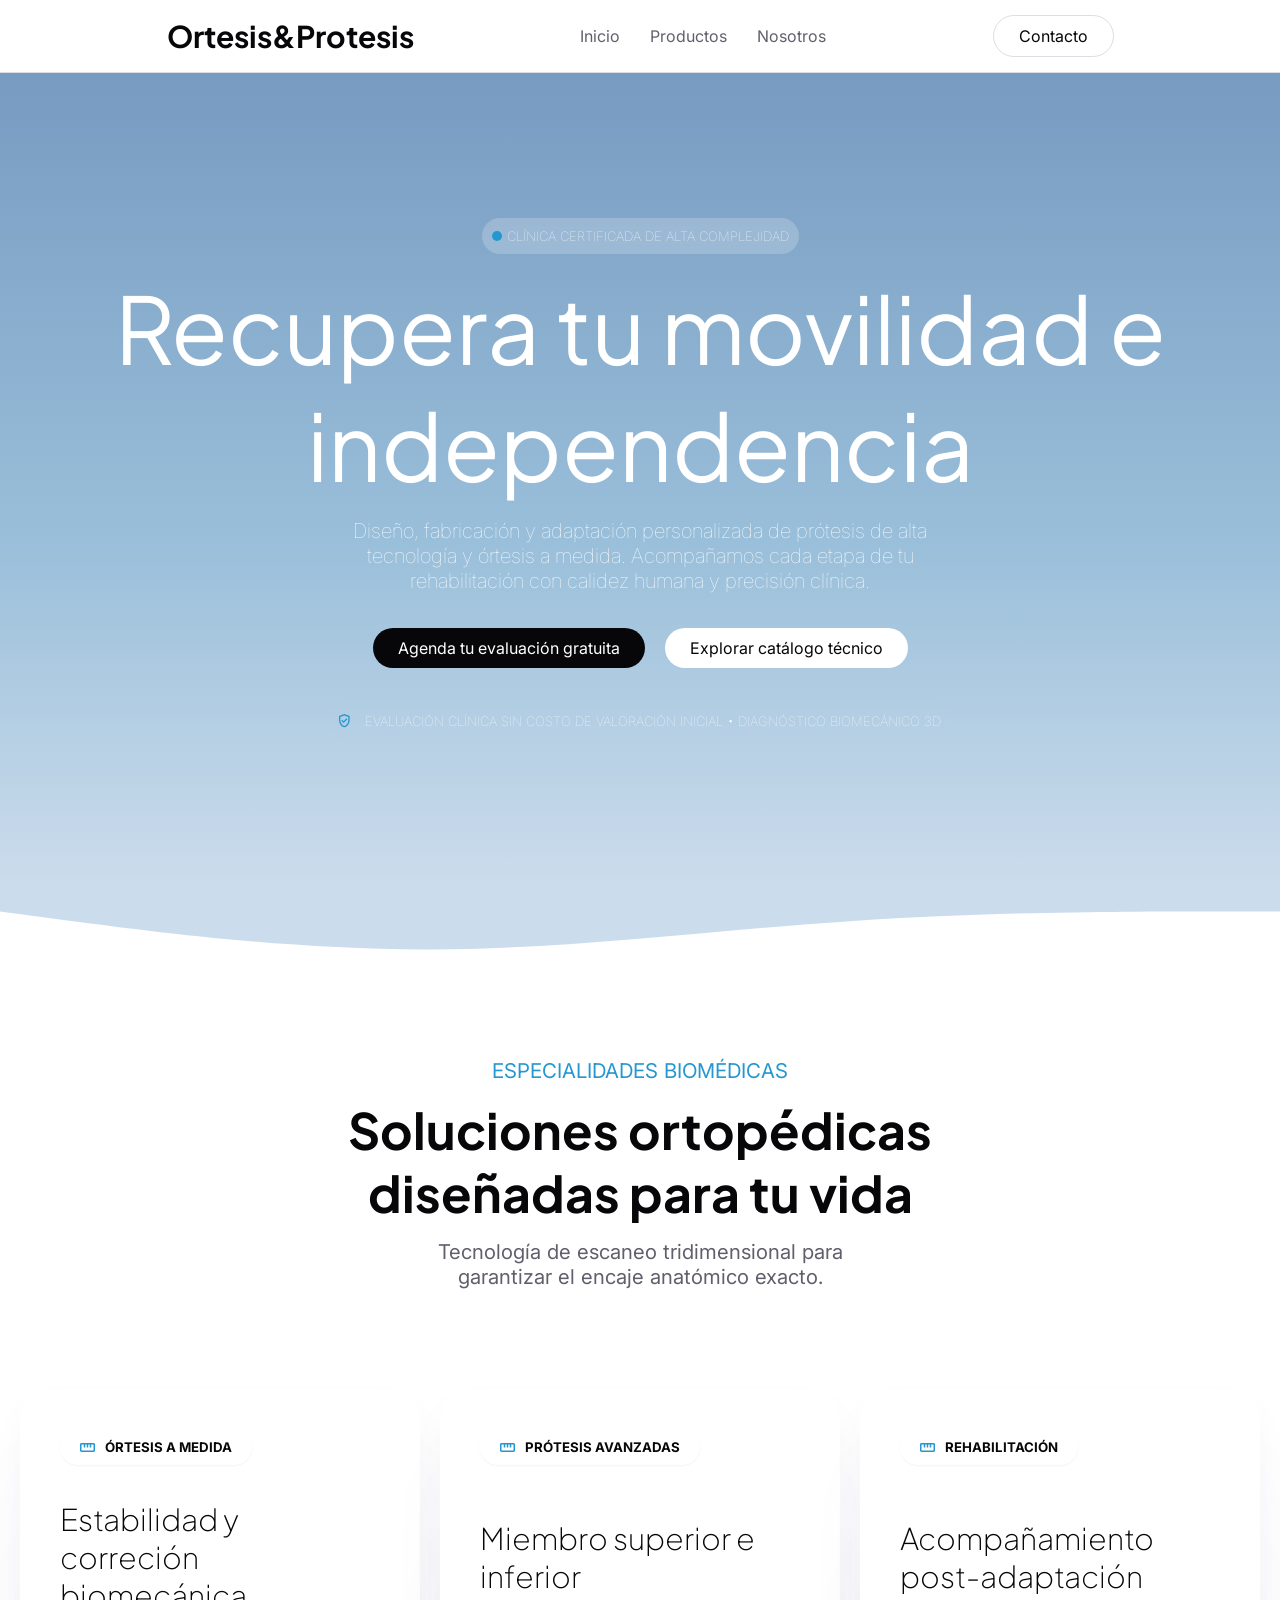
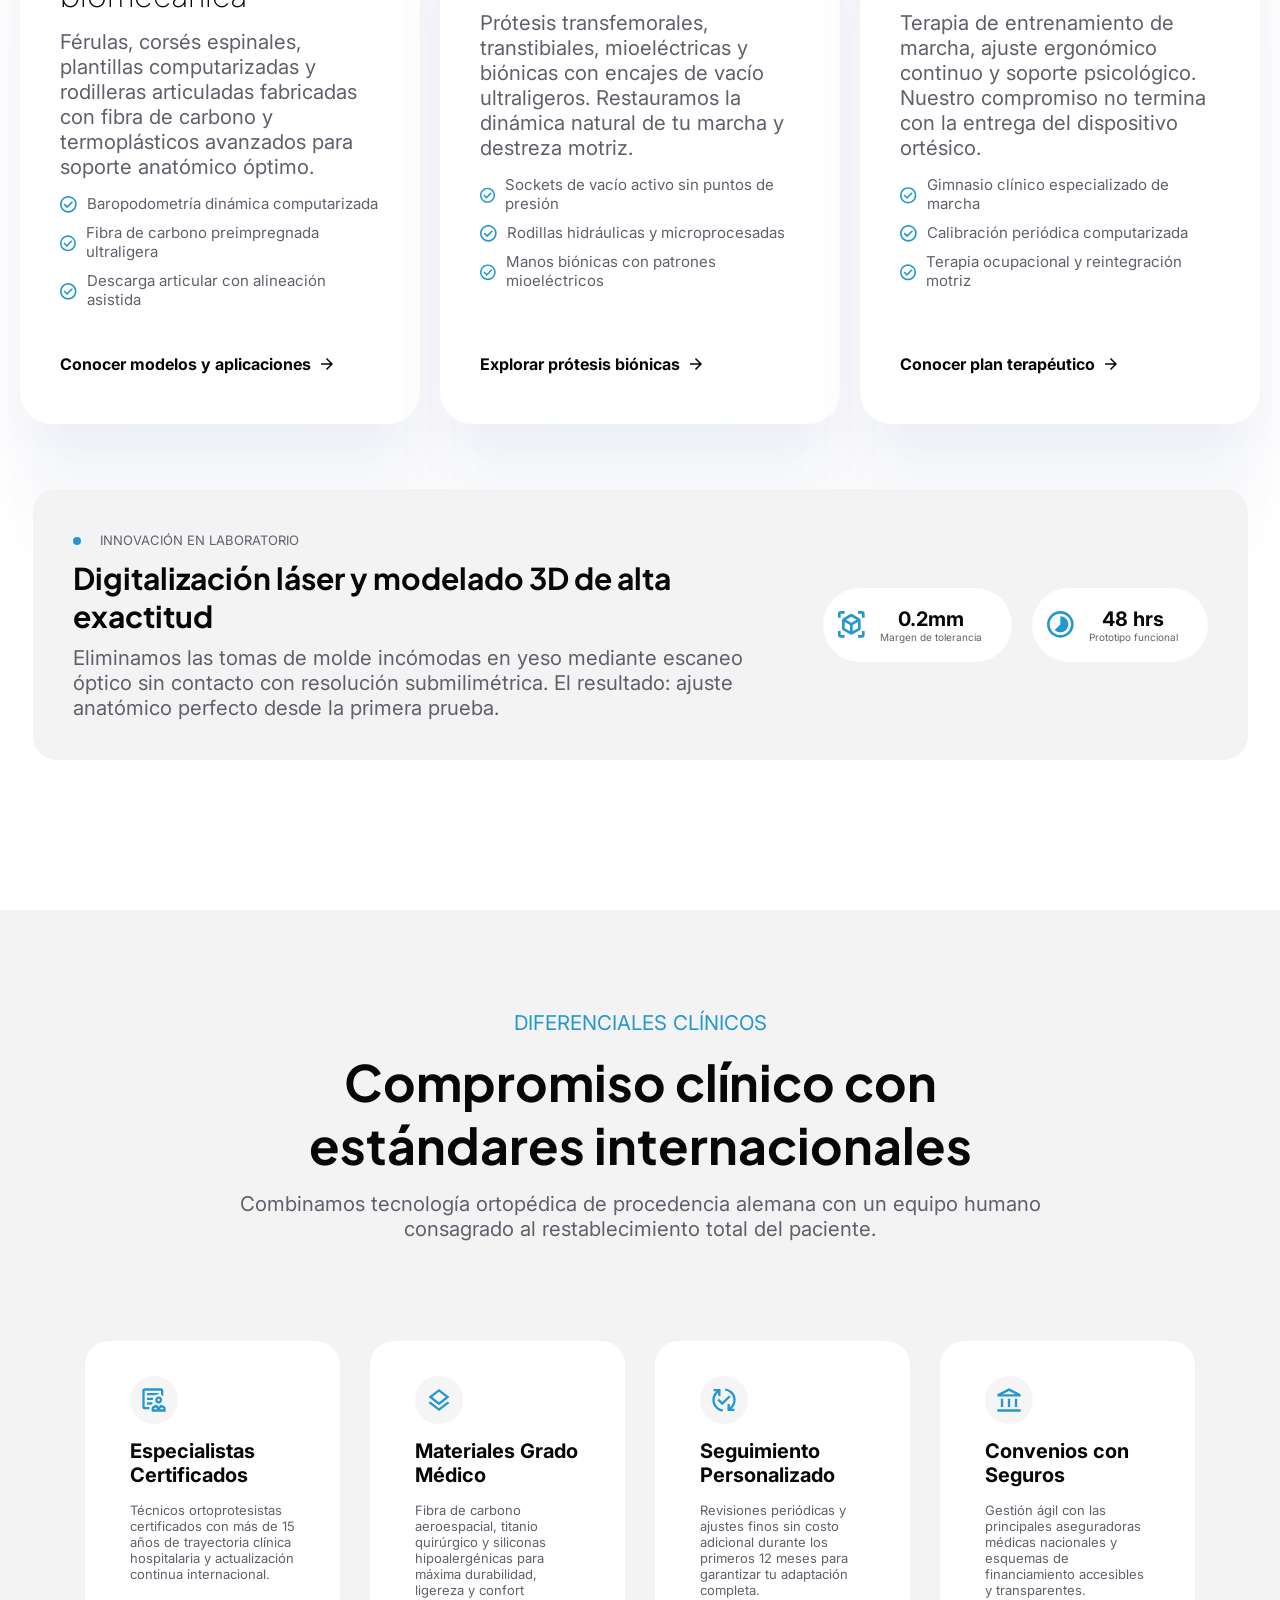
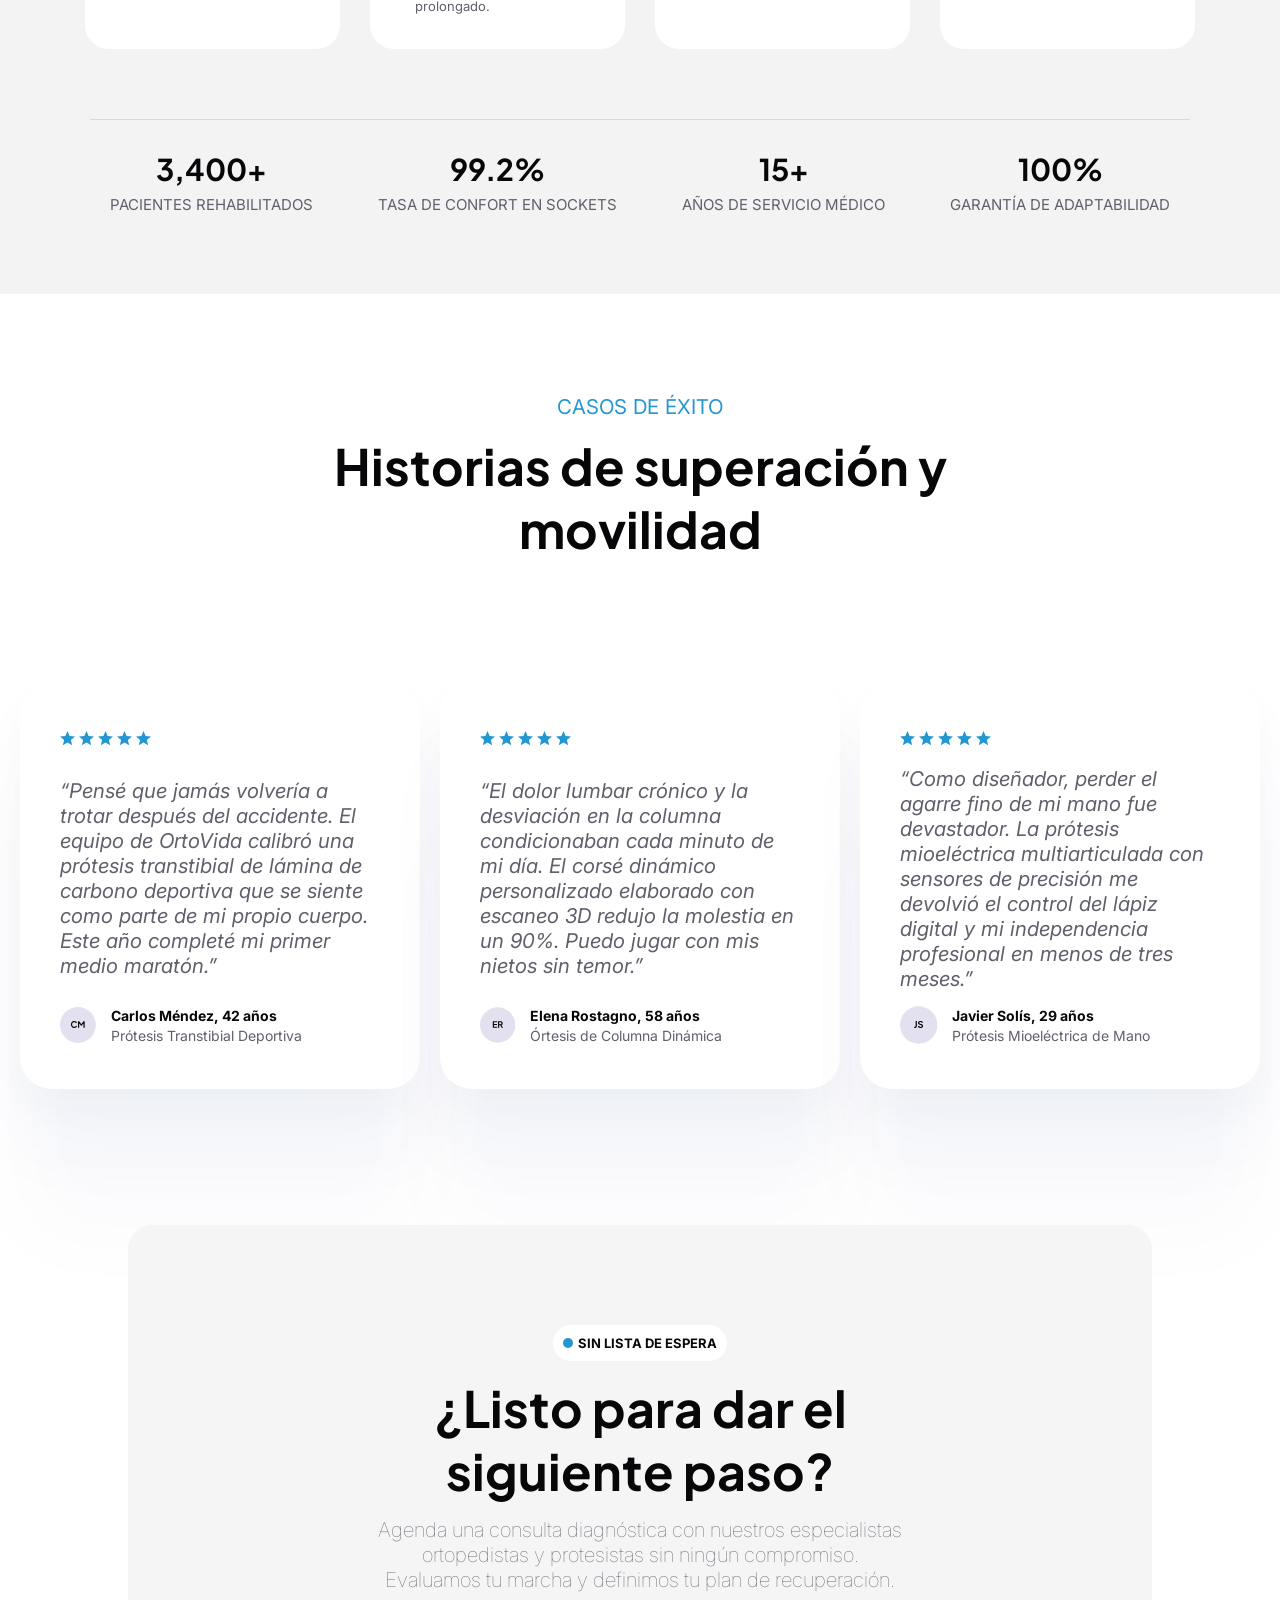
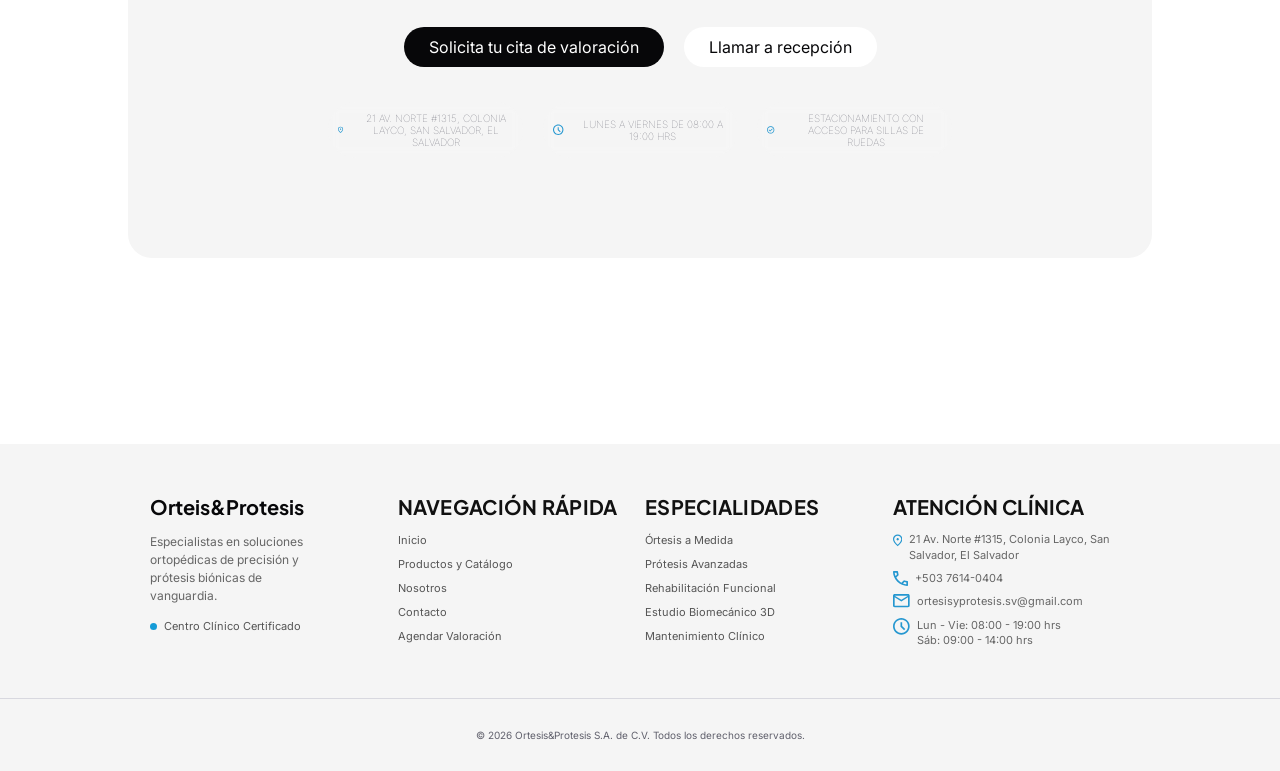
==== index.html @ b4797802 "feat: agrega el footer" ====
<!DOCTYPE html>
<html lang="es">

<head>
    <meta charset="UTF-8">
    <meta name="viewport" content="width=device-width, initial-scale=1.0">
    <title>Ortesis&Protesis</title>
    <link rel="stylesheet" href="css/base.css">
    <link rel="stylesheet" href="css/inicio.css">
    <link
        href="https://fonts.googleapis.com/css2?family=Inter:wght@400;500;600;700&family=Plus+Jakarta+Sans:wght@600;700&display=swap"
        rel="stylesheet">


</head>

<body>
    <header>
        <h3>Ortesis&Protesis</h3>
        <input type="checkbox" id="menu-toggle" class="menu-toggle">
        <label for="menu-toggle" class="hamburger">
            <span></span>
            <span></span>
            <span></span>
        </label>
        <nav>
            <ul>
                <li><a class="nav-link" href="#">Inicio</a></li>
                <li><a class="nav-link" href="#">Productos</a></li>
                <li><a class="nav-link" href="#">Nosotros</a></li>
            </ul>
        </nav>

        <a href="#" class="nav-link button" id="">Contacto</a>
    </header>

    <section id="hero-section" class="container">
        <div class="hero">
            <div class="blur-button">
                <div></div>
                <p style="padding-left: 5px; padding-right: 0px;">clínica certificada de alta complejidad</p>
            </div>

            <h1>Recupera tu movilidad e independencia</h1>
            <p>Diseño, fabricación y adaptación personalizada de prótesis de alta<br />
                tecnología y órtesis a medida. Acompañamos cada etapa de tu<br />
                rehabilitación con calidez humana y precisión clínica.</p>
            <div class="contact-buttons">
                <a href="" class="nav-link button black">Agenda tu evaluación gratuita</a>
                <a href="" class="nav-link button white">Explorar catálogo técnico</a>
            </div>

            <div class="blur-button" id="blur-button-no">
                <svg width="11" height="14" viewBox="0 0 11 14" fill="none" xmlns="http://www.w3.org/2000/svg">
                    <path
                        d="M4.63333 9.03333L8.4 5.26667L7.45 4.31667L4.63333 7.13333L3.23333 5.73333L2.28333 6.68333L4.63333 9.03333ZM5.33333 13.3333C3.78889 12.9444 2.51389 12.0583 1.50833 10.675C0.502778 9.29167 0 7.75556 0 6.06667V2L5.33333 0L10.6667 2V6.06667C10.6667 7.75556 10.1639 9.29167 9.15833 10.675C8.15278 12.0583 6.87778 12.9444 5.33333 13.3333ZM5.33333 11.9333C6.48889 11.5667 7.44444 10.8333 8.2 9.73333C8.95555 8.63333 9.33333 7.41111 9.33333 6.06667V2.91667L5.33333 1.41667L1.33333 2.91667V6.06667C1.33333 7.41111 1.71111 8.63333 2.46667 9.73333C3.22222 10.8333 4.17778 11.5667 5.33333 11.9333Z"
                        fill="#2597D0" />
                </svg>

                <p style="padding-left: 15px; padding-right: 0px;">Evaluación clínica sin costo de valoración inicial •
                    Diagnóstico biomecánico 3D</p>
            </div>

        </div>
        <svg class="ola" preserveaspectratio="none" viewbox="0 0 1440 80">
            <path
                d="M0,32L80,42.7C160,53,320,75,480,74.7C640,75,800,53,960,42.7C1120,32,1280,32,1360,32L1440,32L1440,80L1360,80C1280,80,1120,80,960,80C800,80,640,80,480,80C320,80,160,80,80,80L0,80Z">
            </path>
        </svg>
    </section>

    <section id="soluciones" class="container">
        <div class="caja">
            <div class="encabezado">
                <p>Especialidades biomédicas</p>
                <h2>Soluciones ortopédicas<br /> diseñadas para tu vida</h2>
                <p>Tecnología de escaneo tridimensional para<br />
                    garantizar el encaje anatómico exacto.</p>
            </div>

            <div class="soluciones-grid">

                <div class="card">
                    <div class="card-encabezado">
                        <svg width="15" height="9" viewBox="0 0 15 9" fill="none" xmlns="http://www.w3.org/2000/svg">
                            <path
                                d="M1.5 9C1.0875 9 0.734375 8.85312 0.440625 8.55937C0.146875 8.26562 0 7.9125 0 7.5V1.5C0 1.0875 0.146875 0.734375 0.440625 0.440625C0.734375 0.146875 1.0875 0 1.5 0H13.5C13.9125 0 14.2656 0.146875 14.5594 0.440625C14.8531 0.734375 15 1.0875 15 1.5V7.5C15 7.9125 14.8531 8.26562 14.5594 8.55937C14.2656 8.85312 13.9125 9 13.5 9H1.5ZM1.5 7.5H13.5V1.5H11.25V4.5H9.75V1.5H8.25V4.5H6.75V1.5H5.25V4.5H3.75V1.5H1.5V7.5ZM3.75 4.5H5.25H3.75ZM6.75 4.5H8.25H6.75ZM9.75 4.5H11.25H9.75Z"
                                fill="#2597D0" />
                        </svg>

                        <h5>órtesis a medida</h5>
                    </div>

                    <div class="info-card">
                        <h3>Estabilidad y correción biomecánica</h3>
                        <p>Férulas, corsés espinales, plantillas
                            computarizadas y rodilleras articuladas
                            fabricadas con fibra de carbono y
                            termoplásticos avanzados para soporte
                            anatómico óptimo.</p>
                        <ul>
                            <div class="lista">
                                <svg width="17" height="19" viewBox="0 0 17 19" fill="none"
                                    xmlns="http://www.w3.org/2000/svg">
                                    <path
                                        d="M7.16667 14.1667L13.0417 8.29167L11.875 7.125L7.16667 11.8333L4.79167 9.45833L3.625 10.625L7.16667 14.1667ZM8.33333 18.6667C7.18056 18.6667 6.09722 18.4479 5.08333 18.0104C4.06944 17.5729 3.1875 16.9792 2.4375 16.2292C1.6875 15.4792 1.09375 14.5972 0.65625 13.5833C0.21875 12.5694 0 11.4861 0 10.3333C0 9.18056 0.21875 8.09722 0.65625 7.08333C1.09375 6.06944 1.6875 5.1875 2.4375 4.4375C3.1875 3.6875 4.06944 3.09375 5.08333 2.65625C6.09722 2.21875 7.18056 2 8.33333 2C9.48611 2 10.5694 2.21875 11.5833 2.65625C12.5972 3.09375 13.4792 3.6875 14.2292 4.4375C14.9792 5.1875 15.5729 6.06944 16.0104 7.08333C16.4479 8.09722 16.6667 9.18056 16.6667 10.3333C16.6667 11.4861 16.4479 12.5694 16.0104 13.5833C15.5729 14.5972 14.9792 15.4792 14.2292 16.2292C13.4792 16.9792 12.5972 17.5729 11.5833 18.0104C10.5694 18.4479 9.48611 18.6667 8.33333 18.6667ZM8.33333 17C10.1944 17 11.7708 16.3542 13.0625 15.0625C14.3542 13.7708 15 12.1944 15 10.3333C15 8.47222 14.3542 6.89583 13.0625 5.60417C11.7708 4.3125 10.1944 3.66667 8.33333 3.66667C6.47222 3.66667 4.89583 4.3125 3.60417 5.60417C2.3125 6.89583 1.66667 8.47222 1.66667 10.3333C1.66667 12.1944 2.3125 13.7708 3.60417 15.0625C4.89583 16.3542 6.47222 17 8.33333 17Z"
                                        fill="#2597D0" />
                                </svg>
                                <li>Baropodometría dinámica
                                    computarizada</li>
                            </div>

                            <div class="lista">
                                <svg width="17" height="19" viewBox="0 0 17 19" fill="none"
                                    xmlns="http://www.w3.org/2000/svg">
                                    <path
                                        d="M7.16667 14.1667L13.0417 8.29167L11.875 7.125L7.16667 11.8333L4.79167 9.45833L3.625 10.625L7.16667 14.1667ZM8.33333 18.6667C7.18056 18.6667 6.09722 18.4479 5.08333 18.0104C4.06944 17.5729 3.1875 16.9792 2.4375 16.2292C1.6875 15.4792 1.09375 14.5972 0.65625 13.5833C0.21875 12.5694 0 11.4861 0 10.3333C0 9.18056 0.21875 8.09722 0.65625 7.08333C1.09375 6.06944 1.6875 5.1875 2.4375 4.4375C3.1875 3.6875 4.06944 3.09375 5.08333 2.65625C6.09722 2.21875 7.18056 2 8.33333 2C9.48611 2 10.5694 2.21875 11.5833 2.65625C12.5972 3.09375 13.4792 3.6875 14.2292 4.4375C14.9792 5.1875 15.5729 6.06944 16.0104 7.08333C16.4479 8.09722 16.6667 9.18056 16.6667 10.3333C16.6667 11.4861 16.4479 12.5694 16.0104 13.5833C15.5729 14.5972 14.9792 15.4792 14.2292 16.2292C13.4792 16.9792 12.5972 17.5729 11.5833 18.0104C10.5694 18.4479 9.48611 18.6667 8.33333 18.6667ZM8.33333 17C10.1944 17 11.7708 16.3542 13.0625 15.0625C14.3542 13.7708 15 12.1944 15 10.3333C15 8.47222 14.3542 6.89583 13.0625 5.60417C11.7708 4.3125 10.1944 3.66667 8.33333 3.66667C6.47222 3.66667 4.89583 4.3125 3.60417 5.60417C2.3125 6.89583 1.66667 8.47222 1.66667 10.3333C1.66667 12.1944 2.3125 13.7708 3.60417 15.0625C4.89583 16.3542 6.47222 17 8.33333 17Z"
                                        fill="#2597D0" />
                                </svg>
                                <li>Fibra de carbono preimpregnada
                                    ultraligera</li>
                            </div>
                            <div class="lista">
                                <svg width="17" height="19" viewBox="0 0 17 19" fill="none"
                                    xmlns="http://www.w3.org/2000/svg">
                                    <path
                                        d="M7.16667 14.1667L13.0417 8.29167L11.875 7.125L7.16667 11.8333L4.79167 9.45833L3.625 10.625L7.16667 14.1667ZM8.33333 18.6667C7.18056 18.6667 6.09722 18.4479 5.08333 18.0104C4.06944 17.5729 3.1875 16.9792 2.4375 16.2292C1.6875 15.4792 1.09375 14.5972 0.65625 13.5833C0.21875 12.5694 0 11.4861 0 10.3333C0 9.18056 0.21875 8.09722 0.65625 7.08333C1.09375 6.06944 1.6875 5.1875 2.4375 4.4375C3.1875 3.6875 4.06944 3.09375 5.08333 2.65625C6.09722 2.21875 7.18056 2 8.33333 2C9.48611 2 10.5694 2.21875 11.5833 2.65625C12.5972 3.09375 13.4792 3.6875 14.2292 4.4375C14.9792 5.1875 15.5729 6.06944 16.0104 7.08333C16.4479 8.09722 16.6667 9.18056 16.6667 10.3333C16.6667 11.4861 16.4479 12.5694 16.0104 13.5833C15.5729 14.5972 14.9792 15.4792 14.2292 16.2292C13.4792 16.9792 12.5972 17.5729 11.5833 18.0104C10.5694 18.4479 9.48611 18.6667 8.33333 18.6667ZM8.33333 17C10.1944 17 11.7708 16.3542 13.0625 15.0625C14.3542 13.7708 15 12.1944 15 10.3333C15 8.47222 14.3542 6.89583 13.0625 5.60417C11.7708 4.3125 10.1944 3.66667 8.33333 3.66667C6.47222 3.66667 4.89583 4.3125 3.60417 5.60417C2.3125 6.89583 1.66667 8.47222 1.66667 10.3333C1.66667 12.1944 2.3125 13.7708 3.60417 15.0625C4.89583 16.3542 6.47222 17 8.33333 17Z"
                                        fill="#2597D0" />
                                </svg>
                                <li>Descarga articular con alineación
                                    asistida</li>
                            </div>
                        </ul>
                    </div>
                    <div class="lista">
                        <a href="">Conocer modelos y aplicaciones</a>
                        <svg width="12" height="12" viewBox="0 0 12 12" fill="none" xmlns="http://www.w3.org/2000/svg">
                            <path
                                d="M9.13125 6.75H0V5.25H9.13125L4.93125 1.05L6 0L12 6L6 12L4.93125 10.95L9.13125 6.75Z"
                                fill="#070709" />
                        </svg>
                    </div>

                </div>

                <div class="card">
                    <div class="card-encabezado">
                        <svg width="15" height="9" viewBox="0 0 15 9" fill="none" xmlns="http://www.w3.org/2000/svg">
                            <path
                                d="M1.5 9C1.0875 9 0.734375 8.85312 0.440625 8.55937C0.146875 8.26562 0 7.9125 0 7.5V1.5C0 1.0875 0.146875 0.734375 0.440625 0.440625C0.734375 0.146875 1.0875 0 1.5 0H13.5C13.9125 0 14.2656 0.146875 14.5594 0.440625C14.8531 0.734375 15 1.0875 15 1.5V7.5C15 7.9125 14.8531 8.26562 14.5594 8.55937C14.2656 8.85312 13.9125 9 13.5 9H1.5ZM1.5 7.5H13.5V1.5H11.25V4.5H9.75V1.5H8.25V4.5H6.75V1.5H5.25V4.5H3.75V1.5H1.5V7.5ZM3.75 4.5H5.25H3.75ZM6.75 4.5H8.25H6.75ZM9.75 4.5H11.25H9.75Z"
                                fill="#2597D0" />
                        </svg>

                        <h5>PRÓTESIS AVANZADAS</h5>
                    </div>

                    <div class="info-card">
                        <h3>Miembro superior e
                            inferior</h3>
                        <p>Prótesis transfemorales, transtibiales,
                            mioeléctricas y biónicas con encajes de
                            vacío ultraligeros. Restauramos la
                            dinámica natural de tu marcha y
                            destreza motriz.</p>
                        <ul>
                            <div class="lista">
                                <svg width="17" height="19" viewBox="0 0 17 19" fill="none"
                                    xmlns="http://www.w3.org/2000/svg">
                                    <path
                                        d="M7.16667 14.1667L13.0417 8.29167L11.875 7.125L7.16667 11.8333L4.79167 9.45833L3.625 10.625L7.16667 14.1667ZM8.33333 18.6667C7.18056 18.6667 6.09722 18.4479 5.08333 18.0104C4.06944 17.5729 3.1875 16.9792 2.4375 16.2292C1.6875 15.4792 1.09375 14.5972 0.65625 13.5833C0.21875 12.5694 0 11.4861 0 10.3333C0 9.18056 0.21875 8.09722 0.65625 7.08333C1.09375 6.06944 1.6875 5.1875 2.4375 4.4375C3.1875 3.6875 4.06944 3.09375 5.08333 2.65625C6.09722 2.21875 7.18056 2 8.33333 2C9.48611 2 10.5694 2.21875 11.5833 2.65625C12.5972 3.09375 13.4792 3.6875 14.2292 4.4375C14.9792 5.1875 15.5729 6.06944 16.0104 7.08333C16.4479 8.09722 16.6667 9.18056 16.6667 10.3333C16.6667 11.4861 16.4479 12.5694 16.0104 13.5833C15.5729 14.5972 14.9792 15.4792 14.2292 16.2292C13.4792 16.9792 12.5972 17.5729 11.5833 18.0104C10.5694 18.4479 9.48611 18.6667 8.33333 18.6667ZM8.33333 17C10.1944 17 11.7708 16.3542 13.0625 15.0625C14.3542 13.7708 15 12.1944 15 10.3333C15 8.47222 14.3542 6.89583 13.0625 5.60417C11.7708 4.3125 10.1944 3.66667 8.33333 3.66667C6.47222 3.66667 4.89583 4.3125 3.60417 5.60417C2.3125 6.89583 1.66667 8.47222 1.66667 10.3333C1.66667 12.1944 2.3125 13.7708 3.60417 15.0625C4.89583 16.3542 6.47222 17 8.33333 17Z"
                                        fill="#2597D0" />
                                </svg>
                                <li>Sockets de vacío activo sin puntos
                                    de presión</li>
                            </div>

                            <div class="lista">
                                <svg width="17" height="19" viewBox="0 0 17 19" fill="none"
                                    xmlns="http://www.w3.org/2000/svg">
                                    <path
                                        d="M7.16667 14.1667L13.0417 8.29167L11.875 7.125L7.16667 11.8333L4.79167 9.45833L3.625 10.625L7.16667 14.1667ZM8.33333 18.6667C7.18056 18.6667 6.09722 18.4479 5.08333 18.0104C4.06944 17.5729 3.1875 16.9792 2.4375 16.2292C1.6875 15.4792 1.09375 14.5972 0.65625 13.5833C0.21875 12.5694 0 11.4861 0 10.3333C0 9.18056 0.21875 8.09722 0.65625 7.08333C1.09375 6.06944 1.6875 5.1875 2.4375 4.4375C3.1875 3.6875 4.06944 3.09375 5.08333 2.65625C6.09722 2.21875 7.18056 2 8.33333 2C9.48611 2 10.5694 2.21875 11.5833 2.65625C12.5972 3.09375 13.4792 3.6875 14.2292 4.4375C14.9792 5.1875 15.5729 6.06944 16.0104 7.08333C16.4479 8.09722 16.6667 9.18056 16.6667 10.3333C16.6667 11.4861 16.4479 12.5694 16.0104 13.5833C15.5729 14.5972 14.9792 15.4792 14.2292 16.2292C13.4792 16.9792 12.5972 17.5729 11.5833 18.0104C10.5694 18.4479 9.48611 18.6667 8.33333 18.6667ZM8.33333 17C10.1944 17 11.7708 16.3542 13.0625 15.0625C14.3542 13.7708 15 12.1944 15 10.3333C15 8.47222 14.3542 6.89583 13.0625 5.60417C11.7708 4.3125 10.1944 3.66667 8.33333 3.66667C6.47222 3.66667 4.89583 4.3125 3.60417 5.60417C2.3125 6.89583 1.66667 8.47222 1.66667 10.3333C1.66667 12.1944 2.3125 13.7708 3.60417 15.0625C4.89583 16.3542 6.47222 17 8.33333 17Z"
                                        fill="#2597D0" />
                                </svg>
                                <li>Rodillas hidráulicas y
                                    microprocesadas</li>
                            </div>
                            <div class="lista">
                                <svg width="17" height="19" viewBox="0 0 17 19" fill="none"
                                    xmlns="http://www.w3.org/2000/svg">
                                    <path
                                        d="M7.16667 14.1667L13.0417 8.29167L11.875 7.125L7.16667 11.8333L4.79167 9.45833L3.625 10.625L7.16667 14.1667ZM8.33333 18.6667C7.18056 18.6667 6.09722 18.4479 5.08333 18.0104C4.06944 17.5729 3.1875 16.9792 2.4375 16.2292C1.6875 15.4792 1.09375 14.5972 0.65625 13.5833C0.21875 12.5694 0 11.4861 0 10.3333C0 9.18056 0.21875 8.09722 0.65625 7.08333C1.09375 6.06944 1.6875 5.1875 2.4375 4.4375C3.1875 3.6875 4.06944 3.09375 5.08333 2.65625C6.09722 2.21875 7.18056 2 8.33333 2C9.48611 2 10.5694 2.21875 11.5833 2.65625C12.5972 3.09375 13.4792 3.6875 14.2292 4.4375C14.9792 5.1875 15.5729 6.06944 16.0104 7.08333C16.4479 8.09722 16.6667 9.18056 16.6667 10.3333C16.6667 11.4861 16.4479 12.5694 16.0104 13.5833C15.5729 14.5972 14.9792 15.4792 14.2292 16.2292C13.4792 16.9792 12.5972 17.5729 11.5833 18.0104C10.5694 18.4479 9.48611 18.6667 8.33333 18.6667ZM8.33333 17C10.1944 17 11.7708 16.3542 13.0625 15.0625C14.3542 13.7708 15 12.1944 15 10.3333C15 8.47222 14.3542 6.89583 13.0625 5.60417C11.7708 4.3125 10.1944 3.66667 8.33333 3.66667C6.47222 3.66667 4.89583 4.3125 3.60417 5.60417C2.3125 6.89583 1.66667 8.47222 1.66667 10.3333C1.66667 12.1944 2.3125 13.7708 3.60417 15.0625C4.89583 16.3542 6.47222 17 8.33333 17Z"
                                        fill="#2597D0" />
                                </svg>
                                <li>Manos biónicas con patrones
                                    mioeléctricos</li>
                            </div>
                        </ul>
                    </div>
                    <div class="lista">
                        <a href="">Explorar prótesis biónicas</a>

                        <svg width="12" height="12" viewBox="0 0 12 12" fill="none" xmlns="http://www.w3.org/2000/svg">
                            <path
                                d="M9.13125 6.75H0V5.25H9.13125L4.93125 1.05L6 0L12 6L6 12L4.93125 10.95L9.13125 6.75Z"
                                fill="#070709" />
                        </svg>
                    </div>
                </div>

                <div class="card">
                    <div class="card-encabezado">
                        <svg width="15" height="9" viewBox="0 0 15 9" fill="none" xmlns="http://www.w3.org/2000/svg">
                            <path
                                d="M1.5 9C1.0875 9 0.734375 8.85312 0.440625 8.55937C0.146875 8.26562 0 7.9125 0 7.5V1.5C0 1.0875 0.146875 0.734375 0.440625 0.440625C0.734375 0.146875 1.0875 0 1.5 0H13.5C13.9125 0 14.2656 0.146875 14.5594 0.440625C14.8531 0.734375 15 1.0875 15 1.5V7.5C15 7.9125 14.8531 8.26562 14.5594 8.55937C14.2656 8.85312 13.9125 9 13.5 9H1.5ZM1.5 7.5H13.5V1.5H11.25V4.5H9.75V1.5H8.25V4.5H6.75V1.5H5.25V4.5H3.75V1.5H1.5V7.5ZM3.75 4.5H5.25H3.75ZM6.75 4.5H8.25H6.75ZM9.75 4.5H11.25H9.75Z"
                                fill="#2597D0" />
                        </svg>

                        <h5>REHABILITACIÓN</h5>
                    </div>

                    <div class="info-card">
                        <h3>Acompañamiento
                            post-adaptación</h3>
                        <p>Terapia de entrenamiento de marcha,
                            ajuste ergonómico continuo y soporte
                            psicológico. Nuestro compromiso no
                            termina con la entrega del dispositivo
                            ortésico.</p>
                        <ul>
                            <div class="lista">
                                <svg width="17" height="19" viewBox="0 0 17 19" fill="none"
                                    xmlns="http://www.w3.org/2000/svg">
                                    <path
                                        d="M7.16667 14.1667L13.0417 8.29167L11.875 7.125L7.16667 11.8333L4.79167 9.45833L3.625 10.625L7.16667 14.1667ZM8.33333 18.6667C7.18056 18.6667 6.09722 18.4479 5.08333 18.0104C4.06944 17.5729 3.1875 16.9792 2.4375 16.2292C1.6875 15.4792 1.09375 14.5972 0.65625 13.5833C0.21875 12.5694 0 11.4861 0 10.3333C0 9.18056 0.21875 8.09722 0.65625 7.08333C1.09375 6.06944 1.6875 5.1875 2.4375 4.4375C3.1875 3.6875 4.06944 3.09375 5.08333 2.65625C6.09722 2.21875 7.18056 2 8.33333 2C9.48611 2 10.5694 2.21875 11.5833 2.65625C12.5972 3.09375 13.4792 3.6875 14.2292 4.4375C14.9792 5.1875 15.5729 6.06944 16.0104 7.08333C16.4479 8.09722 16.6667 9.18056 16.6667 10.3333C16.6667 11.4861 16.4479 12.5694 16.0104 13.5833C15.5729 14.5972 14.9792 15.4792 14.2292 16.2292C13.4792 16.9792 12.5972 17.5729 11.5833 18.0104C10.5694 18.4479 9.48611 18.6667 8.33333 18.6667ZM8.33333 17C10.1944 17 11.7708 16.3542 13.0625 15.0625C14.3542 13.7708 15 12.1944 15 10.3333C15 8.47222 14.3542 6.89583 13.0625 5.60417C11.7708 4.3125 10.1944 3.66667 8.33333 3.66667C6.47222 3.66667 4.89583 4.3125 3.60417 5.60417C2.3125 6.89583 1.66667 8.47222 1.66667 10.3333C1.66667 12.1944 2.3125 13.7708 3.60417 15.0625C4.89583 16.3542 6.47222 17 8.33333 17Z"
                                        fill="#2597D0" />
                                </svg>
                                <li>Gimnasio clínico especializado de
                                    marcha</li>
                            </div>

                            <div class="lista">
                                <svg width="17" height="19" viewBox="0 0 17 19" fill="none"
                                    xmlns="http://www.w3.org/2000/svg">
                                    <path
                                        d="M7.16667 14.1667L13.0417 8.29167L11.875 7.125L7.16667 11.8333L4.79167 9.45833L3.625 10.625L7.16667 14.1667ZM8.33333 18.6667C7.18056 18.6667 6.09722 18.4479 5.08333 18.0104C4.06944 17.5729 3.1875 16.9792 2.4375 16.2292C1.6875 15.4792 1.09375 14.5972 0.65625 13.5833C0.21875 12.5694 0 11.4861 0 10.3333C0 9.18056 0.21875 8.09722 0.65625 7.08333C1.09375 6.06944 1.6875 5.1875 2.4375 4.4375C3.1875 3.6875 4.06944 3.09375 5.08333 2.65625C6.09722 2.21875 7.18056 2 8.33333 2C9.48611 2 10.5694 2.21875 11.5833 2.65625C12.5972 3.09375 13.4792 3.6875 14.2292 4.4375C14.9792 5.1875 15.5729 6.06944 16.0104 7.08333C16.4479 8.09722 16.6667 9.18056 16.6667 10.3333C16.6667 11.4861 16.4479 12.5694 16.0104 13.5833C15.5729 14.5972 14.9792 15.4792 14.2292 16.2292C13.4792 16.9792 12.5972 17.5729 11.5833 18.0104C10.5694 18.4479 9.48611 18.6667 8.33333 18.6667ZM8.33333 17C10.1944 17 11.7708 16.3542 13.0625 15.0625C14.3542 13.7708 15 12.1944 15 10.3333C15 8.47222 14.3542 6.89583 13.0625 5.60417C11.7708 4.3125 10.1944 3.66667 8.33333 3.66667C6.47222 3.66667 4.89583 4.3125 3.60417 5.60417C2.3125 6.89583 1.66667 8.47222 1.66667 10.3333C1.66667 12.1944 2.3125 13.7708 3.60417 15.0625C4.89583 16.3542 6.47222 17 8.33333 17Z"
                                        fill="#2597D0" />
                                </svg>
                                <li>Calibración periódica
                                    computarizada</li>
                            </div>
                            <div class="lista">
                                <svg width="17" height="19" viewBox="0 0 17 19" fill="none"
                                    xmlns="http://www.w3.org/2000/svg">
                                    <path
                                        d="M7.16667 14.1667L13.0417 8.29167L11.875 7.125L7.16667 11.8333L4.79167 9.45833L3.625 10.625L7.16667 14.1667ZM8.33333 18.6667C7.18056 18.6667 6.09722 18.4479 5.08333 18.0104C4.06944 17.5729 3.1875 16.9792 2.4375 16.2292C1.6875 15.4792 1.09375 14.5972 0.65625 13.5833C0.21875 12.5694 0 11.4861 0 10.3333C0 9.18056 0.21875 8.09722 0.65625 7.08333C1.09375 6.06944 1.6875 5.1875 2.4375 4.4375C3.1875 3.6875 4.06944 3.09375 5.08333 2.65625C6.09722 2.21875 7.18056 2 8.33333 2C9.48611 2 10.5694 2.21875 11.5833 2.65625C12.5972 3.09375 13.4792 3.6875 14.2292 4.4375C14.9792 5.1875 15.5729 6.06944 16.0104 7.08333C16.4479 8.09722 16.6667 9.18056 16.6667 10.3333C16.6667 11.4861 16.4479 12.5694 16.0104 13.5833C15.5729 14.5972 14.9792 15.4792 14.2292 16.2292C13.4792 16.9792 12.5972 17.5729 11.5833 18.0104C10.5694 18.4479 9.48611 18.6667 8.33333 18.6667ZM8.33333 17C10.1944 17 11.7708 16.3542 13.0625 15.0625C14.3542 13.7708 15 12.1944 15 10.3333C15 8.47222 14.3542 6.89583 13.0625 5.60417C11.7708 4.3125 10.1944 3.66667 8.33333 3.66667C6.47222 3.66667 4.89583 4.3125 3.60417 5.60417C2.3125 6.89583 1.66667 8.47222 1.66667 10.3333C1.66667 12.1944 2.3125 13.7708 3.60417 15.0625C4.89583 16.3542 6.47222 17 8.33333 17Z"
                                        fill="#2597D0" />
                                </svg>
                                <li>Terapia ocupacional y
                                    reintegración motriz</li>
                            </div>
                        </ul>
                    </div>
                    <div class="lista">
                        <a href="">Conocer plan terapéutico</a>

                        <svg width="12" height="12" viewBox="0 0 12 12" fill="none" xmlns="http://www.w3.org/2000/svg">
                            <path
                                d="M9.13125 6.75H0V5.25H9.13125L4.93125 1.05L6 0L12 6L6 12L4.93125 10.95L9.13125 6.75Z"
                                fill="#070709" />
                        </svg>
                    </div>
                </div>
            </div>

            <div class="caracteristicas">
                <div class="carateristicas-1">
                    <div class="blur-button" id="blur-button-no">
                        <svg width="8" height="8" viewBox="0 0 8 8" fill="none" xmlns="http://www.w3.org/2000/svg">
                            <rect width="8" height="8" rx="4" fill="#2597D0" />
                        </svg>


                        <p style="padding-left: 15px; padding-right: 0px;">INNOVACIÓN EN LABORATORIO</p>
                    </div>
                    <h3>Digitalización láser y modelado 3D de alta<br />
                        exactitud</h3>
                    <p>Eliminamos las tomas de molde incómodas en yeso mediante escaneo<br />
                        óptico sin contacto con resolución submilimétrica. El resultado: ajuste<br />
                        anatómico perfecto desde la primera prueba.</p>
                </div>

                <div class="carateristas-top2">
                    <div>
                        <svg width="27" height="27" viewBox="0 0 27 27" fill="none" xmlns="http://www.w3.org/2000/svg">
                            <path
                                d="M12 23.3L5.33333 19.4667C4.91111 19.2222 4.58333 18.9 4.35 18.5C4.11667 18.1 4 17.6556 4 17.1667V9.5C4 9.01111 4.11667 8.56667 4.35 8.16667C4.58333 7.76667 4.91111 7.44444 5.33333 7.2L12 3.36667C12.4222 3.12222 12.8667 3 13.3333 3C13.8 3 14.2444 3.12222 14.6667 3.36667L21.3333 7.2C21.7556 7.44444 22.0833 7.76667 22.3167 8.16667C22.55 8.56667 22.6667 9.01111 22.6667 9.5V17.1667C22.6667 17.6556 22.55 18.1 22.3167 18.5C22.0833 18.9 21.7556 19.2222 21.3333 19.4667L14.6667 23.3C14.2444 23.5444 13.8 23.6667 13.3333 23.6667C12.8667 23.6667 12.4222 23.5444 12 23.3ZM12 20.2333V14.1L6.66667 11V17.1667L12 20.2333ZM14.6667 20.2333L20 17.1667V11L14.6667 14.1V20.2333ZM0 6.66667V2.66667C0 1.93333 0.261111 1.30556 0.783333 0.783333C1.30556 0.261111 1.93333 0 2.66667 0H6.66667V2.66667H2.66667V6.66667H0ZM6.66667 26.6667H2.66667C1.93333 26.6667 1.30556 26.4056 0.783333 25.8833C0.261111 25.3611 0 24.7333 0 24V20H2.66667V24H6.66667V26.6667ZM20 26.6667V24H24V20H26.6667V24C26.6667 24.7333 26.4056 25.3611 25.8833 25.8833C25.3611 26.4056 24.7333 26.6667 24 26.6667H20ZM24 6.66667V2.66667H20V0H24C24.7333 0 25.3611 0.261111 25.8833 0.783333C26.4056 1.30556 26.6667 1.93333 26.6667 2.66667V6.66667H24ZM13.3333 11.8L18.6 8.7L13.3333 5.66667L8.06667 8.7L13.3333 11.8Z"
                                fill="#2597D0" />
                        </svg>

                        <div>
                            <h6>0.2mm</h6>
                            <p>Margen de tolerancia</p>
                        </div>

                    </div>

                    <div>
                        <svg width="27" height="27" viewBox="0 0 27 27" fill="none" xmlns="http://www.w3.org/2000/svg">
                            <path
                                d="M13.3333 21.3333C15.5556 21.3333 17.4444 20.5556 19 19C20.5556 17.4444 21.3333 15.5556 21.3333 13.3333C21.3333 11.1111 20.5556 9.22222 19 7.66667C17.4444 6.11111 15.5556 5.33333 13.3333 5.33333V13.3333L7.66667 19C8.44444 19.7333 9.31667 20.3056 10.2833 20.7167C11.25 21.1278 12.2667 21.3333 13.3333 21.3333ZM13.3333 26.6667C11.4889 26.6667 9.75556 26.3167 8.13333 25.6167C6.51111 24.9167 5.1 23.9667 3.9 22.7667C2.7 21.5667 1.75 20.1556 1.05 18.5333C0.35 16.9111 0 15.1778 0 13.3333C0 11.4889 0.35 9.75556 1.05 8.13333C1.75 6.51111 2.7 5.1 3.9 3.9C5.1 2.7 6.51111 1.75 8.13333 1.05C9.75556 0.35 11.4889 0 13.3333 0C15.1778 0 16.9111 0.35 18.5333 1.05C20.1556 1.75 21.5667 2.7 22.7667 3.9C23.9667 5.1 24.9167 6.51111 25.6167 8.13333C26.3167 9.75556 26.6667 11.4889 26.6667 13.3333C26.6667 15.1778 26.3167 16.9111 25.6167 18.5333C24.9167 20.1556 23.9667 21.5667 22.7667 22.7667C21.5667 23.9667 20.1556 24.9167 18.5333 25.6167C16.9111 26.3167 15.1778 26.6667 13.3333 26.6667ZM13.3333 24C16.3111 24 18.8333 22.9667 20.9 20.9C22.9667 18.8333 24 16.3111 24 13.3333C24 10.3556 22.9667 7.83333 20.9 5.76667C18.8333 3.7 16.3111 2.66667 13.3333 2.66667C10.3556 2.66667 7.83333 3.7 5.76667 5.76667C3.7 7.83333 2.66667 10.3556 2.66667 13.3333C2.66667 16.3111 3.7 18.8333 5.76667 20.9C7.83333 22.9667 10.3556 24 13.3333 24Z"
                                fill="#2597D0" />
                        </svg>


                        <div>
                            <h6>48 hrs</h6>
                            <p>Prototipo funcional</p>
                        </div>

                    </div>
                </div>
            </div>
        </div>
    </section>

    <section id="compromiso" class="container">
        <div class="caja gris">
            <div class="encabezado">
                <p>DIFERENCIALES CLÍNICOS</p>
                <h2>Compromiso clínico con<br />estándares internacionales</h2>
                <p>Combinamos tecnología ortopédica de procedencia alemana con un equipo humano<br />
                    consagrado al restablecimiento total del paciente.</p>
            </div>

            <div class="compromiso-grid" id="compromiso">
                <div class="card-compromiso">
                    <svg width="48" height="48" viewBox="0 0 48 48" fill="none" xmlns="http://www.w3.org/2000/svg">
                        <rect width="48" height="48" rx="24" fill="#F5F5F5" />
                        <path
                            d="M28.6667 27.4999C27.6945 27.4999 26.8681 27.1596 26.1875 26.4791C25.507 25.7985 25.1667 24.9721 25.1667 23.9999C25.1667 23.0277 25.507 22.2013 26.1875 21.5208C26.8681 20.8402 27.6945 20.4999 28.6667 20.4999C29.6389 20.4999 30.4653 20.8402 31.1459 21.5208C31.8264 22.2013 32.1667 23.0277 32.1667 23.9999C32.1667 24.9721 31.8264 25.7985 31.1459 26.4791C30.4653 27.1596 29.6389 27.4999 28.6667 27.4999ZM28.6667 25.1666C28.9973 25.1666 29.2743 25.0548 29.498 24.8312C29.7216 24.6076 29.8334 24.3305 29.8334 23.9999C29.8334 23.6694 29.7216 23.3923 29.498 23.1687C29.2743 22.9451 28.9973 22.8333 28.6667 22.8333C28.3362 22.8333 28.0591 22.9451 27.8355 23.1687C27.6118 23.3923 27.5 23.6694 27.5 23.9999C27.5 24.3305 27.6118 24.6076 27.8355 24.8312C28.0591 25.0548 28.3362 25.1666 28.6667 25.1666ZM21.6667 35.6666V32.2833C21.6667 31.8749 21.7639 31.4909 21.9584 31.1312C22.1528 30.7714 22.425 30.4846 22.775 30.2708C23.3973 29.9013 24.0535 29.5951 24.7438 29.352C25.4341 29.1089 26.1389 28.9291 26.8584 28.8124L28.6667 30.9999L30.475 28.8124C31.1945 28.9291 31.8945 29.1089 32.575 29.352C33.2556 29.5951 33.907 29.9013 34.5292 30.2708C34.8792 30.4846 35.1563 30.7714 35.3605 31.1312C35.5646 31.4909 35.6667 31.8749 35.6667 32.2833V35.6666H21.6667ZM23.9709 33.3333H27.5584L25.9834 31.4083C25.6334 31.5055 25.2931 31.6319 24.9625 31.7874C24.632 31.943 24.3014 32.1083 23.9709 32.2833V33.3333ZM29.775 33.3333H33.3334V32.2833C33.0223 32.0888 32.7014 31.9187 32.3709 31.7728C32.0403 31.627 31.7 31.5055 31.35 31.4083L29.775 33.3333ZM14.6667 33.3333C14.025 33.3333 13.4757 33.1048 13.0188 32.6478C12.5618 32.1909 12.3334 31.6416 12.3334 30.9999V14.6666C12.3334 14.0249 12.5618 13.4756 13.0188 13.0187C13.4757 12.5617 14.025 12.3333 14.6667 12.3333H31C31.6417 12.3333 32.191 12.5617 32.648 13.0187C33.1049 13.4756 33.3334 14.0249 33.3334 14.6666V20.4999C33.0223 20.111 32.682 19.7416 32.3125 19.3916C31.9431 19.0416 31.5056 18.8083 31 18.6916V14.6666H14.6667V30.9999H19.5084C19.45 31.2138 19.4063 31.4277 19.3771 31.6416C19.348 31.8555 19.3334 32.0694 19.3334 32.2833V33.3333H14.6667ZM17 19.3333H25.1667C25.6723 18.9444 26.2264 18.6527 26.8292 18.4583C27.432 18.2638 28.0445 18.1666 28.6667 18.1666V16.9999H17V19.3333ZM17 23.9999H22.8334C22.8334 23.5916 22.8771 23.193 22.9646 22.8041C23.0521 22.4152 23.1737 22.036 23.3292 21.6666H17V23.9999ZM17 28.6666H21.025C21.2389 28.4916 21.4674 28.336 21.7105 28.1999C21.9535 28.0638 22.2014 27.9374 22.4542 27.8208V26.3333H17V28.6666ZM14.6667 30.9999V14.6666V18.6624C14.6667 18.5069 14.6667 18.3853 14.6667 18.2978C14.6667 18.2103 14.6667 18.1666 14.6667 18.1666C14.6667 18.1666 14.6667 18.7353 14.6667 19.8728C14.6667 21.0103 14.6667 22.386 14.6667 23.9999C14.6667 24.5444 14.6667 25.0888 14.6667 25.6333C14.6667 26.1777 14.6667 26.7221 14.6667 27.2666C14.6667 27.4221 14.6667 27.5874 14.6667 27.7624C14.6667 27.9374 14.6667 28.1027 14.6667 28.2583C14.6667 28.7055 14.6667 29.1624 14.6667 29.6291C14.6667 30.0958 14.6667 30.5527 14.6667 30.9999Z"
                            fill="#2597D0" />
                    </svg>
                    <h4>Especialistas
                        Certificados</h4>
                    <p>Técnicos ortoprotesistas
                        certificados con más de 15
                        años de trayectoria clínica
                        hospitalaria y actualización
                        continua internacional.</p>
                </div>

                <div class="card-compromiso">
                    <svg width="48" height="48" viewBox="0 0 48 48" fill="none" xmlns="http://www.w3.org/2000/svg">
                        <rect width="48" height="48" rx="24" fill="#F5F5F5" />
                        <path
                            d="M24 35.1125L13.5 26.9458L15.425 25.4875L24 32.1375L32.575 25.4875L34.5 26.9458L24 35.1125ZM24 29.2208L13.5 21.0541L24 12.8875L34.5 21.0541L24 29.2208ZM24 26.2458L30.7083 21.0541L24 15.8625L17.2917 21.0541L24 26.2458Z"
                            fill="#2597D0" />
                    </svg>

                    <h4>Materiales Grado
                        Médico</h4>
                    <p>Fibra de carbono
                        aeroespacial, titanio
                        quirúrgico y siliconas
                        hipoalergénicas para
                        máxima durabilidad, ligereza
                        y confort prolongado.</p>
                </div>

                <div class="card-compromiso">
                    <svg width="48" height="48" viewBox="0 0 48 48" fill="none" xmlns="http://www.w3.org/2000/svg">
                        <rect width="48" height="48" rx="24" fill="#F5F5F5" />
                        <path
                            d="M22.8333 35.6083C21.3555 35.4527 19.9798 35.0492 18.7062 34.3979C17.4326 33.7465 16.3243 32.9006 15.3812 31.8604C14.4382 30.8201 13.6944 29.6291 13.15 28.2874C12.6055 26.9458 12.3333 25.5166 12.3333 23.9999C12.3333 22.2305 12.6882 20.5972 13.3979 19.0999C14.1076 17.6027 15.075 16.3194 16.3 15.2499H13.5V12.9166H20.5V19.9166H18.1666V16.7374C17.0972 17.593 16.2465 18.6479 15.6146 19.902C14.9826 21.1562 14.6666 22.5222 14.6666 23.9999C14.6666 26.3916 15.4493 28.4576 17.0146 30.1979C18.5798 31.9381 20.5194 32.9541 22.8333 33.2458V35.6083ZM22.3375 29.3666L17.4083 24.4083L19.0416 22.7749L22.3375 26.0708L28.9583 19.4499L30.5916 21.1124L22.3375 29.3666ZM27.5 35.0833V28.0833H29.8333V31.2624C30.9028 30.3874 31.7535 29.3277 32.3854 28.0833C33.0173 26.8388 33.3333 25.4777 33.3333 23.9999C33.3333 21.6083 32.5507 19.5423 30.9854 17.802C29.4201 16.0617 27.4805 15.0458 25.1666 14.7541V12.3916C28.1222 12.6833 30.6111 13.9277 32.6333 16.1249C34.6555 18.3222 35.6666 20.9472 35.6666 23.9999C35.6666 25.7694 35.3118 27.4027 34.6021 28.8999C33.8923 30.3972 32.925 31.6805 31.7 32.7499H34.5V35.0833H27.5Z"
                            fill="#2597D0" />
                    </svg>

                    <h4>Seguimiento
                        Personalizado</h4>
                    <p>Revisiones periódicas y
                        ajustes finos sin costo
                        adicional durante los
                        primeros 12 meses para
                        garantizar tu adaptación
                        completa.</p>
                </div>

                <div class="card-compromiso">
                    <svg width="48" height="48" viewBox="0 0 48 48" fill="none" xmlns="http://www.w3.org/2000/svg">
                        <rect width="48" height="48" rx="24" fill="#F5F5F5" />
                        <path
                            d="M15.8333 30.9999V22.8333H18.1667V30.9999H15.8333ZM22.8333 30.9999V22.8333H25.1667V30.9999H22.8333ZM12.3333 35.6666V33.3333H35.6667V35.6666H12.3333ZM29.8333 30.9999V22.8333H32.1667V30.9999H29.8333ZM12.3333 20.4999V18.1666L24 12.3333L35.6667 18.1666V20.4999H12.3333ZM17.525 18.1666H24H30.475H17.525ZM17.525 18.1666H30.475L24 14.9583L17.525 18.1666Z"
                            fill="#2597D0" />
                    </svg>


                    <h4>Convenios con
                        Seguros</h4>
                    <p>Gestión ágil con las
                        principales aseguradoras
                        médicas nacionales y
                        esquemas de financiamiento
                        accesibles y transparentes.</p>
                </div>
            </div>

            <div class="estadisticas">
                <div>
                    <h3>3,400+</h3>
                    <p>PACIENTES REHABILITADOS</p>
                </div>
                <div>
                    <h3>99.2%</h3>
                    <p>TASA DE CONFORT EN SOCKETS</p>
                </div>
                <div>
                    <h3>15+</h3>
                    <p>AÑOS DE SERVICIO MÉDICO</p>
                </div>
                <div>
                    <h3>100%</h3>
                    <p>GARANTÍA DE ADAPTABILIDAD</p>
                </div>
            </div>
        </div>
    </section>

    <section id="testimonios" class="container">
        <div class="caja">
            <div class="encabezado">
                <p>casos de éxito</p>
                <h2>Historias de superación y<br />
                    movilidad</p>
            </div>

            <div class="soluciones-grid">

                <div class="card testimo">
                    <div class="card-encabezado testiborder">
                        <svg width="200" height="15" viewBox="0 0 200 15" fill="none"
                            xmlns="http://www.w3.org/2000/svg">
                            <path
                                d="M2.86875 14.25L4.0875 8.98125L0 5.4375L5.4 4.96875L7.5 0L9.6 4.96875L15 5.4375L10.9125 8.98125L12.1313 14.25L7.5 11.4563L2.86875 14.25Z"
                                fill="#2597D0" />
                            <path
                                d="M21.8688 14.25L23.0875 8.98125L19 5.4375L24.4 4.96875L26.5 0L28.6 4.96875L34 5.4375L29.9125 8.98125L31.1313 14.25L26.5 11.4563L21.8688 14.25Z"
                                fill="#2597D0" />
                            <path
                                d="M40.8688 14.25L42.0875 8.98125L38 5.4375L43.4 4.96875L45.5 0L47.6 4.96875L53 5.4375L48.9125 8.98125L50.1313 14.25L45.5 11.4563L40.8688 14.25Z"
                                fill="#2597D0" />
                            <path
                                d="M59.8688 14.25L61.0875 8.98125L57 5.4375L62.4 4.96875L64.5 0L66.6 4.96875L72 5.4375L67.9125 8.98125L69.1313 14.25L64.5 11.4563L59.8688 14.25Z"
                                fill="#2597D0" />
                            <path
                                d="M78.8688 14.25L80.0875 8.98125L76 5.4375L81.4 4.96875L83.5 0L85.6 4.96875L91 5.4375L86.9125 8.98125L88.1313 14.25L83.5 11.4563L78.8688 14.25Z"
                                fill="#2597D0" />
                        </svg>
                    </div>

                    <div class="info-card">
                        <p class="testi">“Pensé que jamás volvería a trotar
                            después del accidente. El equipo de
                            OrtoVida calibró una prótesis
                            transtibial de lámina de carbono
                            deportiva que se siente como parte
                            de mi propio cuerpo. Este año
                            completé mi primer medio maratón.”</p>
                    </div>
                    <div class="testi-persona">
                        <svg width="48" height="48" viewBox="0 0 48 48" fill="none" xmlns="http://www.w3.org/2000/svg">
                            <rect width="48" height="48" rx="24" fill="#E3E1EF" />
                            <path
                                d="M19.122 27.944C18.482 27.944 17.89 27.828 17.346 27.596C16.81 27.364 16.338 27.04 15.93 26.624C15.53 26.208 15.218 25.72 14.994 25.16C14.77 24.6 14.658 23.988 14.658 23.324C14.658 22.66 14.766 22.048 14.982 21.488C15.206 20.92 15.518 20.432 15.918 20.024C16.326 19.608 16.802 19.288 17.346 19.064C17.89 18.832 18.482 18.716 19.122 18.716C19.762 18.716 20.334 18.824 20.838 19.04C21.35 19.256 21.782 19.544 22.134 19.904C22.486 20.256 22.738 20.644 22.89 21.068L21.426 21.752C21.258 21.304 20.974 20.936 20.574 20.648C20.174 20.352 19.69 20.204 19.122 20.204C18.562 20.204 18.066 20.336 17.634 20.6C17.21 20.864 16.878 21.228 16.638 21.692C16.406 22.156 16.29 22.7 16.29 23.324C16.29 23.948 16.406 24.496 16.638 24.968C16.878 25.432 17.21 25.796 17.634 26.06C18.066 26.324 18.562 26.456 19.122 26.456C19.69 26.456 20.174 26.312 20.574 26.024C20.974 25.728 21.258 25.356 21.426 24.908L22.89 25.592C22.738 26.016 22.486 26.408 22.134 26.768C21.782 27.12 21.35 27.404 20.838 27.62C20.334 27.836 19.762 27.944 19.122 27.944ZM24.095 27.8V18.86H25.655L29.003 23.408H28.259L31.535 18.86H33.095V27.8H31.451V20.72L32.087 20.876L28.691 25.4H28.499L25.187 20.876L25.727 20.72V27.8H24.095Z"
                                fill="#070709" />
                        </svg>
                        <div>
                            <p>Carlos Méndez, 42 años</p>
                            <p>Prótesis Transtibial Deportiva</p>
                        </div>
                    </div>

                </div>

                <div class="card testimo">
                    <div class="card-encabezado testiborder">
                        <svg width="200" height="15" viewBox="0 0 200 15" fill="none"
                            xmlns="http://www.w3.org/2000/svg">
                            <path
                                d="M2.86875 14.25L4.0875 8.98125L0 5.4375L5.4 4.96875L7.5 0L9.6 4.96875L15 5.4375L10.9125 8.98125L12.1313 14.25L7.5 11.4563L2.86875 14.25Z"
                                fill="#2597D0" />
                            <path
                                d="M21.8688 14.25L23.0875 8.98125L19 5.4375L24.4 4.96875L26.5 0L28.6 4.96875L34 5.4375L29.9125 8.98125L31.1313 14.25L26.5 11.4563L21.8688 14.25Z"
                                fill="#2597D0" />
                            <path
                                d="M40.8688 14.25L42.0875 8.98125L38 5.4375L43.4 4.96875L45.5 0L47.6 4.96875L53 5.4375L48.9125 8.98125L50.1313 14.25L45.5 11.4563L40.8688 14.25Z"
                                fill="#2597D0" />
                            <path
                                d="M59.8688 14.25L61.0875 8.98125L57 5.4375L62.4 4.96875L64.5 0L66.6 4.96875L72 5.4375L67.9125 8.98125L69.1313 14.25L64.5 11.4563L59.8688 14.25Z"
                                fill="#2597D0" />
                            <path
                                d="M78.8688 14.25L80.0875 8.98125L76 5.4375L81.4 4.96875L83.5 0L85.6 4.96875L91 5.4375L86.9125 8.98125L88.1313 14.25L83.5 11.4563L78.8688 14.25Z"
                                fill="#2597D0" />
                        </svg>
                    </div>

                    <div class="info-card">
                        <p class="testi">“El dolor lumbar crónico y la
                            desviación en la columna
                            condicionaban cada minuto de mi
                            día. El corsé dinámico personalizado
                            elaborado con escaneo 3D redujo la
                            molestia en un 90%. Puedo jugar
                            con mis nietos sin temor.”</p>
                    </div>
                    <div class="testi-persona">
                        <svg width="48" height="48" viewBox="0 0 48 48" fill="none" xmlns="http://www.w3.org/2000/svg">
                            <rect width="48" height="48" rx="24" fill="#E3E1EF" />
                            <path
                                d="M17.3888 27.8V18.86H23.3288V20.3H19.0208V22.592H23.0888V24.032H19.0208V26.36H23.3288V27.8H17.3888ZM24.4056 27.8V18.86H27.7296C28.3376 18.86 28.8736 18.972 29.3376 19.196C29.8096 19.412 30.1776 19.732 30.4416 20.156C30.7056 20.572 30.8376 21.08 30.8376 21.68C30.8376 22.296 30.6896 22.82 30.3936 23.252C30.1056 23.684 29.7136 24.004 29.2176 24.212L31.2696 27.8H29.4216L27.2256 23.876L28.2816 24.5H26.0376V27.8H24.4056ZM26.0376 23.06H27.7536C28.0496 23.06 28.3056 23.004 28.5216 22.892C28.7376 22.772 28.9056 22.608 29.0256 22.4C29.1456 22.192 29.2056 21.952 29.2056 21.68C29.2056 21.4 29.1456 21.16 29.0256 20.96C28.9056 20.752 28.7376 20.592 28.5216 20.48C28.3056 20.36 28.0496 20.3 27.7536 20.3H26.0376V23.06Z"
                                fill="#070709" />
                        </svg>

                        <div>
                            <p>Elena Rostagno, 58 años</p>
                            <p>Órtesis de Columna Dinámica</p>
                        </div>
                    </div>

                </div>

                <div class="card testimo">
                    <div class="card-encabezado testiborder">
                        <svg width="200" height="15" viewBox="0 0 200 15" fill="none"
                            xmlns="http://www.w3.org/2000/svg">
                            <path
                                d="M2.86875 14.25L4.0875 8.98125L0 5.4375L5.4 4.96875L7.5 0L9.6 4.96875L15 5.4375L10.9125 8.98125L12.1313 14.25L7.5 11.4563L2.86875 14.25Z"
                                fill="#2597D0" />
                            <path
                                d="M21.8688 14.25L23.0875 8.98125L19 5.4375L24.4 4.96875L26.5 0L28.6 4.96875L34 5.4375L29.9125 8.98125L31.1313 14.25L26.5 11.4563L21.8688 14.25Z"
                                fill="#2597D0" />
                            <path
                                d="M40.8688 14.25L42.0875 8.98125L38 5.4375L43.4 4.96875L45.5 0L47.6 4.96875L53 5.4375L48.9125 8.98125L50.1313 14.25L45.5 11.4563L40.8688 14.25Z"
                                fill="#2597D0" />
                            <path
                                d="M59.8688 14.25L61.0875 8.98125L57 5.4375L62.4 4.96875L64.5 0L66.6 4.96875L72 5.4375L67.9125 8.98125L69.1313 14.25L64.5 11.4563L59.8688 14.25Z"
                                fill="#2597D0" />
                            <path
                                d="M78.8688 14.25L80.0875 8.98125L76 5.4375L81.4 4.96875L83.5 0L85.6 4.96875L91 5.4375L86.9125 8.98125L88.1313 14.25L83.5 11.4563L78.8688 14.25Z"
                                fill="#2597D0" />
                        </svg>
                    </div>

                    <div class="info-card">
                        <p class="testi">“Como diseñador, perder el agarre
                            fino de mi mano fue devastador. La
                            prótesis mioeléctrica multiarticulada
                            con sensores de precisión me
                            devolvió el control del lápiz digital y
                            mi independencia profesional en
                            menos de tres meses.”</p>
                    </div>
                    <div class="testi-persona">
                        <svg width="48" height="48" viewBox="0 0 48 48" fill="none" xmlns="http://www.w3.org/2000/svg">
                            <rect width="48" height="48" rx="24" fill="#E3E1EF" />
                            <path
                                d="M18.282 27.8V26.3H18.807C19.189 26.3 19.4945 26.19 19.7235 25.97C19.9525 25.75 20.067 25.456 20.067 25.088V18.86H21.702V25.025C21.702 25.583 21.5845 26.07 21.3495 26.486C21.1145 26.902 20.7795 27.225 20.3445 27.455C19.9095 27.685 19.397 27.8 18.807 27.8H18.282ZM26.466 27.944C25.904 27.944 25.3805 27.8405 24.8955 27.6335C24.4105 27.4265 23.9945 27.1365 23.6475 26.7635C23.3005 26.3905 23.044 25.957 22.878 25.463L24.237 24.869C24.457 25.387 24.7705 25.7905 25.1775 26.0795C25.5845 26.3685 26.044 26.513 26.556 26.513C26.844 26.513 27.0935 26.4675 27.3045 26.3765C27.5155 26.2855 27.68 26.1595 27.798 25.9985C27.916 25.8375 27.975 25.648 27.975 25.43C27.975 25.164 27.897 24.9455 27.741 24.7745C27.585 24.6035 27.349 24.469 27.033 24.371L25.317 23.819C24.625 23.599 24.1015 23.2745 23.7465 22.8455C23.3915 22.4165 23.214 21.908 23.214 21.32C23.214 20.806 23.3405 20.3535 23.5935 19.9625C23.8465 19.5715 24.199 19.266 24.651 19.046C25.103 18.826 25.621 18.716 26.205 18.716C26.741 18.716 27.2335 18.8095 27.6825 18.9965C28.1315 19.1835 28.5175 19.443 28.8405 19.775C29.1635 20.107 29.404 20.499 29.562 20.951L28.218 21.548C28.044 21.104 27.7805 20.7595 27.4275 20.5145C27.0745 20.2695 26.668 20.147 26.208 20.147C25.936 20.147 25.6955 20.192 25.4865 20.282C25.2775 20.372 25.116 20.5005 25.002 20.6675C24.888 20.8345 24.831 21.028 24.831 21.248C24.831 21.496 24.911 21.715 25.071 21.905C25.231 22.095 25.473 22.241 25.797 22.343L27.438 22.862C28.154 23.088 28.6905 23.406 29.0475 23.816C29.4045 24.226 29.583 24.73 29.583 25.328C29.583 25.838 29.4505 26.29 29.1855 26.684C28.9205 27.078 28.555 27.3865 28.089 27.6095C27.623 27.8325 27.082 27.944 26.466 27.944Z"
                                fill="#070709" />
                        </svg>

                        <div>
                            <p>Javier Solís, 29 años</p>
                            <p>Prótesis Mioeléctrica de Mano</p>
                        </div>
                    </div>

                </div>
            </div>
        </div>

    </section>

    <section id="contact" class="container">
        <div class="hero gray">
            <div class="blur-button blanco">
                <div></div>
                <p style="padding-left: 5px; padding-right: 0px;">Sin Lista de Espera</p>
            </div>

            <h2>¿Listo para dar el siguiente paso?</h2>
            <p>Agenda una consulta diagnóstica con nuestros especialistas
                ortopedistas y protesistas sin ningún compromiso. Evaluamos tu
                marcha y definimos tu plan de recuperación.</p>
            <div class="contact-buttons">
                <a href="" class="nav-link button black">Solicita tu cita de valoración</a>
                <a href="" class="nav-link button white">Llamar a recepción</a>
            </div>

            <div class="soluciones-grid">
                <div class="blur-button" id="blur-button-no">
                    <svg width="14" height="14" viewBox="0 0 14 14" fill="none" xmlns="http://www.w3.org/2000/svg">
                        <path
                            d="M5.33333 6.66667C5.7 6.66667 6.01389 6.53611 6.275 6.275C6.53611 6.01389 6.66667 5.7 6.66667 5.33333C6.66667 4.96667 6.53611 4.65278 6.275 4.39167C6.01389 4.13056 5.7 4 5.33333 4C4.96667 4 4.65278 4.13056 4.39167 4.39167C4.13056 4.65278 4 4.96667 4 5.33333C4 5.7 4.13056 6.01389 4.39167 6.275C4.65278 6.53611 4.96667 6.66667 5.33333 6.66667ZM5.33333 11.5667C6.68889 10.3222 7.69444 9.19167 8.35 8.175C9.00556 7.15833 9.33333 6.25556 9.33333 5.46667C9.33333 4.25556 8.94722 3.26389 8.175 2.49167C7.40278 1.71944 6.45556 1.33333 5.33333 1.33333C4.21111 1.33333 3.26389 1.71944 2.49167 2.49167C1.71944 3.26389 1.33333 4.25556 1.33333 5.46667C1.33333 6.25556 1.66111 7.15833 2.31667 8.175C2.97222 9.19167 3.97778 10.3222 5.33333 11.5667ZM5.33333 13.3333C3.54444 11.8111 2.20833 10.3972 1.325 9.09167C0.441667 7.78611 0 6.57778 0 5.46667C0 3.8 0.536111 2.47222 1.60833 1.48333C2.68056 0.494444 3.92222 0 5.33333 0C6.74444 0 7.98611 0.494444 9.05833 1.48333C10.1306 2.47222 10.6667 3.8 10.6667 5.46667C10.6667 6.57778 10.225 7.78611 9.34167 9.09167C8.45833 10.3972 7.12222 11.8111 5.33333 13.3333Z"
                            fill="#2597D0" />
                    </svg>


                    <p style="padding-left: 15px; padding-right: 0px;" class="bp">21 Av. Norte #1315, Colonia Layco, San
                        Salvador, El Salvador</p>
                </div>
                <div class="blur-button" id="blur-button-no">
                    <svg width="14" height="14" viewBox="0 0 14 14" fill="none" xmlns="http://www.w3.org/2000/svg">
                        <path
                            d="M8.86667 9.8L9.8 8.86667L7.33333 6.4V3.33333H6V6.93333L8.86667 9.8ZM6.66667 13.3333C5.74444 13.3333 4.87778 13.1583 4.06667 12.8083C3.25556 12.4583 2.55 11.9833 1.95 11.3833C1.35 10.7833 0.875 10.0778 0.525 9.26667C0.175 8.45555 0 7.58889 0 6.66667C0 5.74444 0.175 4.87778 0.525 4.06667C0.875 3.25556 1.35 2.55 1.95 1.95C2.55 1.35 3.25556 0.875 4.06667 0.525C4.87778 0.175 5.74444 0 6.66667 0C7.58889 0 8.45555 0.175 9.26667 0.525C10.0778 0.875 10.7833 1.35 11.3833 1.95C11.9833 2.55 12.4583 3.25556 12.8083 4.06667C13.1583 4.87778 13.3333 5.74444 13.3333 6.66667C13.3333 7.58889 13.1583 8.45555 12.8083 9.26667C12.4583 10.0778 11.9833 10.7833 11.3833 11.3833C10.7833 11.9833 10.0778 12.4583 9.26667 12.8083C8.45555 13.1583 7.58889 13.3333 6.66667 13.3333ZM6.66667 12C8.14444 12 9.40278 11.4806 10.4417 10.4417C11.4806 9.40278 12 8.14444 12 6.66667C12 5.18889 11.4806 3.93056 10.4417 2.89167C9.40278 1.85278 8.14444 1.33333 6.66667 1.33333C5.18889 1.33333 3.93056 1.85278 2.89167 2.89167C1.85278 3.93056 1.33333 5.18889 1.33333 6.66667C1.33333 8.14444 1.85278 9.40278 2.89167 10.4417C3.93056 11.4806 5.18889 12 6.66667 12Z"
                            fill="#2597D0" />
                    </svg>


                    <p style="padding-left: 15px; padding-right: 0px;" class="bp">Lunes a Viernes de 08:00 a 19:00 hrs
                    </p>
                </div>
                <div class="blur-button" id="blur-button-no">
                    <svg width="14" height="14" viewBox="0 0 14 14" fill="none" xmlns="http://www.w3.org/2000/svg">
                        <path
                            d="M5.73333 9.73333L10.4333 5.03333L9.5 4.1L5.73333 7.86667L3.83333 5.96667L2.9 6.9L5.73333 9.73333ZM6.66667 13.3333C5.74444 13.3333 4.87778 13.1583 4.06667 12.8083C3.25556 12.4583 2.55 11.9833 1.95 11.3833C1.35 10.7833 0.875 10.0778 0.525 9.26667C0.175 8.45555 0 7.58889 0 6.66667C0 5.74444 0.175 4.87778 0.525 4.06667C0.875 3.25556 1.35 2.55 1.95 1.95C2.55 1.35 3.25556 0.875 4.06667 0.525C4.87778 0.175 5.74444 0 6.66667 0C7.58889 0 8.45555 0.175 9.26667 0.525C10.0778 0.875 10.7833 1.35 11.3833 1.95C11.9833 2.55 12.4583 3.25556 12.8083 4.06667C13.1583 4.87778 13.3333 5.74444 13.3333 6.66667C13.3333 7.58889 13.1583 8.45555 12.8083 9.26667C12.4583 10.0778 11.9833 10.7833 11.3833 11.3833C10.7833 11.9833 10.0778 12.4583 9.26667 12.8083C8.45555 13.1583 7.58889 13.3333 6.66667 13.3333ZM6.66667 12C8.15556 12 9.41667 11.4833 10.45 10.45C11.4833 9.41667 12 8.15556 12 6.66667C12 5.17778 11.4833 3.91667 10.45 2.88333C9.41667 1.85 8.15556 1.33333 6.66667 1.33333C5.17778 1.33333 3.91667 1.85 2.88333 2.88333C1.85 3.91667 1.33333 5.17778 1.33333 6.66667C1.33333 8.15556 1.85 9.41667 2.88333 10.45C3.91667 11.4833 5.17778 12 6.66667 12Z"
                            fill="#2597D0" />
                    </svg>


                    <p style="padding-left: 15px; padding-right: 0px;" class="bp">Estacionamiento con acceso para sillas
                        de ruedas
                    </p>
                </div>
            </div>


        </div>
    </section>


    <footer class="footer">

        <div class="footer-brand">
            <h3>Orteis&Protesis</h3>

            <p>
                Especialistas en soluciones ortopédicas de precisión y prótesis
                biónicas de vanguardia.
            </p>

            <div class="footer-certified">
                <span></span>
                Centro Clínico Certificado
            </div>
        </div>

        <div class="footer-column">
            <h3>NAVEGACIÓN RÁPIDA</h3>
            <a href="#">Inicio</a>
            <a href="#">Productos y Catálogo</a>
            <a href="#">Nosotros</a>
            <a href="#">Contacto</a>
            <a href="#">Agendar Valoración</a>
        </div>

        <div class="footer-column">
            <h3>ESPECIALIDADES</h3>
            <a href="#">Órtesis a Medida</a>
            <a href="#">Prótesis Avanzadas</a>
            <a href="#">Rehabilitación Funcional</a>
            <a href="#">Estudio Biomecánico 3D</a>
            <a href="#">Mantenimiento Clínico</a>
        </div>

        <div class="footer-contact">
            <h3>ATENCIÓN CLÍNICA</h3>

            <div class="footer-contact-item">
                <svg width="14" height="17" viewBox="0 0 14 17" fill="none" xmlns="http://www.w3.org/2000/svg">
                    <path
                        d="M6.66667 8.33333C7.125 8.33333 7.51736 8.17014 7.84375 7.84375C8.17014 7.51736 8.33333 7.125 8.33333 6.66667C8.33333 6.20833 8.17014 5.81597 7.84375 5.48958C7.51736 5.16319 7.125 5 6.66667 5C6.20833 5 5.81597 5.16319 5.48958 5.48958C5.16319 5.81597 5 6.20833 5 6.66667C5 7.125 5.16319 7.51736 5.48958 7.84375C5.81597 8.17014 6.20833 8.33333 6.66667 8.33333ZM6.66667 14.4583C8.36111 12.9028 9.61806 11.4896 10.4375 10.2188C11.2569 8.94792 11.6667 7.81944 11.6667 6.83333C11.6667 5.31944 11.184 4.07986 10.2188 3.11458C9.25347 2.14931 8.06944 1.66667 6.66667 1.66667C5.26389 1.66667 4.07986 2.14931 3.11458 3.11458C2.14931 4.07986 1.66667 5.31944 1.66667 6.83333C1.66667 7.81944 2.07639 8.94792 2.89583 10.2188C3.71528 11.4896 4.97222 12.9028 6.66667 14.4583ZM6.66667 16.6667C4.43056 14.7639 2.76042 12.9965 1.65625 11.3646C0.552083 9.73264 0 8.22222 0 6.83333C0 4.75 0.670139 3.09028 2.01042 1.85417C3.35069 0.618055 4.90278 0 6.66667 0C8.43056 0 9.98264 0.618055 11.3229 1.85417C12.6632 3.09028 13.3333 4.75 13.3333 6.83333C13.3333 8.22222 12.7812 9.73264 11.6771 11.3646C10.5729 12.9965 8.90278 14.7639 6.66667 16.6667Z"
                        fill="#2597D0" />
                </svg>

                <span>21 Av. Norte #1315, Colonia Layco, San Salvador, El Salvador</span>
            </div>

            <div class="footer-contact-item">
                <svg width="15" height="15" viewBox="0 0 15 15" fill="none" xmlns="http://www.w3.org/2000/svg">
                    <path
                        d="M14.125 15C12.3889 15 10.6736 14.6215 8.97917 13.8646C7.28472 13.1076 5.74306 12.0347 4.35417 10.6458C2.96528 9.25694 1.89236 7.71528 1.13542 6.02083C0.378472 4.32639 0 2.61111 0 0.875C0 0.625 0.0833333 0.416667 0.25 0.25C0.416667 0.0833333 0.625 0 0.875 0H4.25C4.44444 0 4.61806 0.0659722 4.77083 0.197917C4.92361 0.329861 5.01389 0.486111 5.04167 0.666667L5.58333 3.58333C5.61111 3.80556 5.60417 3.99306 5.5625 4.14583C5.52083 4.29861 5.44444 4.43056 5.33333 4.54167L3.3125 6.58333C3.59028 7.09722 3.92014 7.59375 4.30208 8.07292C4.68403 8.55208 5.10417 9.01389 5.5625 9.45833C5.99306 9.88889 6.44444 10.2882 6.91667 10.6562C7.38889 11.0243 7.88889 11.3611 8.41667 11.6667L10.375 9.70833C10.5 9.58333 10.6632 9.48958 10.8646 9.42708C11.066 9.36458 11.2639 9.34722 11.4583 9.375L14.3333 9.95833C14.5278 10.0139 14.6875 10.1146 14.8125 10.2604C14.9375 10.4062 15 10.5694 15 10.75V14.125C15 14.375 14.9167 14.5833 14.75 14.75C14.5833 14.9167 14.375 15 14.125 15ZM2.52083 5L3.89583 3.625L3.54167 1.66667H1.6875C1.75694 2.23611 1.85417 2.79861 1.97917 3.35417C2.10417 3.90972 2.28472 4.45833 2.52083 5ZM9.97917 12.4583C10.5208 12.6944 11.0729 12.8819 11.6354 13.0208C12.1979 13.1597 12.7639 13.25 13.3333 13.2917V11.4583L11.375 11.0625L9.97917 12.4583Z"
                        fill="#2597D0" />
                </svg>

                <span>+503 7614-0404</span>
            </div>

            <div class="footer-contact-item">
                <svg width="17" height="14" viewBox="0 0 17 14" fill="none" xmlns="http://www.w3.org/2000/svg">
                    <path
                        d="M1.66667 13.3333C1.20833 13.3333 0.815972 13.1701 0.489583 12.8438C0.163194 12.5174 0 12.125 0 11.6667V1.66667C0 1.20833 0.163194 0.815972 0.489583 0.489583C0.815972 0.163194 1.20833 0 1.66667 0H15C15.4583 0 15.8507 0.163194 16.1771 0.489583C16.5035 0.815972 16.6667 1.20833 16.6667 1.66667V11.6667C16.6667 12.125 16.5035 12.5174 16.1771 12.8438C15.8507 13.1701 15.4583 13.3333 15 13.3333H1.66667ZM8.33333 7.5L1.66667 3.33333V11.6667H15V3.33333L8.33333 7.5ZM8.33333 5.83333L15 1.66667H1.66667L8.33333 5.83333ZM1.66667 3.33333V1.66667V3.33333V11.6667V3.33333Z"
                        fill="#2597D0" />
                </svg>

                <span>ortesisyprotesis.sv@gmail.com</span>
            </div>

            <div class="footer-contact-item">
                <svg width="17" height="17" viewBox="0 0 17 17" fill="none" xmlns="http://www.w3.org/2000/svg">
                    <path
                        d="M11.0833 12.25L12.25 11.0833L9.16667 8V4.16667H7.5V8.66667L11.0833 12.25ZM8.33333 16.6667C7.18056 16.6667 6.09722 16.4479 5.08333 16.0104C4.06944 15.5729 3.1875 14.9792 2.4375 14.2292C1.6875 13.4792 1.09375 12.5972 0.65625 11.5833C0.21875 10.5694 0 9.48611 0 8.33333C0 7.18056 0.21875 6.09722 0.65625 5.08333C1.09375 4.06944 1.6875 3.1875 2.4375 2.4375C3.1875 1.6875 4.06944 1.09375 5.08333 0.65625C6.09722 0.21875 7.18056 0 8.33333 0C9.48611 0 10.5694 0.21875 11.5833 0.65625C12.5972 1.09375 13.4792 1.6875 14.2292 2.4375C14.9792 3.1875 15.5729 4.06944 16.0104 5.08333C16.4479 6.09722 16.6667 7.18056 16.6667 8.33333C16.6667 9.48611 16.4479 10.5694 16.0104 11.5833C15.5729 12.5972 14.9792 13.4792 14.2292 14.2292C13.4792 14.9792 12.5972 15.5729 11.5833 16.0104C10.5694 16.4479 9.48611 16.6667 8.33333 16.6667ZM8.33333 15C10.1806 15 11.7535 14.3507 13.0521 13.0521C14.3507 11.7535 15 10.1806 15 8.33333C15 6.48611 14.3507 4.91319 13.0521 3.61458C11.7535 2.31597 10.1806 1.66667 8.33333 1.66667C6.48611 1.66667 4.91319 2.31597 3.61458 3.61458C2.31597 4.91319 1.66667 6.48611 1.66667 8.33333C1.66667 10.1806 2.31597 11.7535 3.61458 13.0521C4.91319 14.3507 6.48611 15 8.33333 15Z"
                        fill="#2597D0" />
                </svg>

                <span>Lun - Vie: 08:00 - 19:00 hrs<br>
                    Sáb: 09:00 - 14:00 hrs</span>
            </div>
        </div>
    </footer>
    <div class="derechos">
            <p>© 2026 Ortesis&Protesis S.A. de C.V. Todos los derechos reservados.</p>
        </div>
</body>

</html>
---- css/base.css ----
:root {
    --color-primary: #070709;
    --color-secondary: #60606C;
    --color-tertiary: #2597D0;
    --color-neutral: #FFFFFF;
    --font-heading: "Plus Jakarta Sans", sans-serif;
    --font-body: "Inter", sans-serif;
    --font-label: "Inter", sans-serif;
    --color-text-primary: #070709;
    --color-text-secondary: #60606C;
    --color-text-light: #FFFFFF;
    --color-danger: #D62828;
    --color-background: #FFFFFF;
    --color-background-secondary: #F5F5F5;
    --color-border: #bebecc86;
    --radius-small: 8px;
    --radius-medium: 16px;
    --radius-large: 24px;
    --radius-pill: 999px;
    --size-tittle-primary: 100px
}

html {
    overscroll-behavior: none;
}

* {
    box-sizing: border-box;
}

body {
    font-family: var(--font-body);
    color: var(--color-text-primary);
    background-color: var(--color-background);
    margin: 0;
    padding: 0;
}

header {
    display: flex;
    justify-content: space-evenly;
    align-items: center;
    padding: 15px 0;
    border-bottom: 1px solid var(--color-border);
}

header>* {
    display: inline-block;
    margin: 0px;
}

nav>ul {
    display: flex;
    justify-content: center;
    align-items: center;
    gap: 30px;
    list-style: none;
    margin: 0;
    padding: 0;
}

.nav-link {
    text-decoration: none;
    color: var(--color-secondary);
    transition: transform 0.3s ease;
    display: inline-block;
}

.button {
    border: 1px solid var(--color-border);
    padding: 10px 25px;
    border-radius: var(--radius-large);
    color: var(--color-text-primary);
}

.nav-link:hover {
    color: var(--color-text-primary);
    transform: scale(1.17);
}

.button:hover {
    background-color: var(--color-primary);
    color: var(--color-text-light);
}

h1,
h2,
h3 {
    font-family: var(--font-heading);
}

h1 {
    font-size: clamp(2.7rem, 1rem + 6vw, 6.25rem) !important;
}

h2 {
    font-size: clamp(2rem, 1.25rem + 2.5vw, 3.125rem) !important;
}

h3 {
    font-size: clamp(1.5rem, 1rem + 1.5vw, 1.875rem) !important;
}

p {
    font-size: clamp(1rem, 0.875rem + 0.5vw, 2.125rem);
}



.menu-toggle {
    display: none;
}

.hamburger {
    display: none;
    flex-direction: column;
    justify-content: space-between;
    width: 28px;
    height: 20px;
    cursor: pointer;
    z-index: 20;
}

.hamburger span {
    display: block;
    height: 3px;
    width: 100%;
    background-color: var(--color-primary);
    border-radius: 2px;
    transition: transform 0.3s ease, opacity 0.3s ease;
}

.menu-toggle:checked~.hamburger span:nth-child(1) {
    transform: translateY(8.5px) rotate(45deg);
}

.menu-toggle:checked~.hamburger span:nth-child(2) {
    opacity: 0;
}

.menu-toggle:checked~.hamburger span:nth-child(3) {
    transform: translateY(-8.5px) rotate(-45deg);
}

.footer {
    width: 100%;
    padding: 50px 150px;
    display: grid;
    grid-template-columns: repeat(4, 1fr);
    gap: 10px;
    box-sizing: border-box;
    font-family: var(--font-body);
    background-color: #F5F5F5;
    margin-top: 130px;
}

.footer-brand {
    display: flex;
    flex-direction: column;
    gap: 14px;
}

.footer-brand h3 {
    display: inline-block;
    margin: 0px;
    font-size: 20px !important;
}


.footer-brand p {
    max-width: 180px;
    margin: 0;
    font-size: 12px;
    line-height: 1.5;
    color: #666;
}

.footer-certified {
    display: flex;
    align-items: center;
    gap: 7px;
    font-size: 11px;
    color: #555;
}

.footer-certified span {
    width: 7px;
    height: 7px;
    border-radius: 50%;
    background: #159bd7;
}

.footer-column {
    display: flex;
    flex-direction: column;
    gap: 10px;
}

.footer-column h3 {
    margin: 0 0 4px;
    font-size: 20px !important;
    font-weight: 700;
    letter-spacing: 0.3px;
    color: #111;

}

.footer-column a {
    text-decoration: none;
    font-size: 11px;
    color: #555;
    transition: color 0.2s ease;
}

.footer-column a:hover {
    color: #159bd7;
}

.footer-contact {
    display: flex;
    flex-direction: column;
    gap: 8px;
}

.footer-contact h3 {
    margin: 0 0 5px;
    font-size: 20px !important;
    font-weight: 700;
    color: #111;
}

.footer-contact-item {
    display: flex;
    align-items: flex-start;
    gap: 7px;
    font-size: 11px;
    line-height: 1.4;
    color: #666;
}

.footer-contact-item i {
    color: #159bd7;
    font-size: 13px;
    margin-top: 1px;
}

.derechos {
    width: 100%;
    display: flex;
    align-items: center;
    justify-content: center;
    background-color: #F5F5F5;
    border-top: 1px solid var(--color-border);
    padding: 20px;
}

.derechos>p {

    font-size: 10px;
    color: var(--color-secondary);
}

@media (max-width: 768px) {
    header {
        justify-content: space-between;
        padding: 12px 20px;
        position: relative;
    }

    .hamburger {
        display: flex;
    }

    header>.button {
        display: none;
    }

    nav {
        position: absolute;
        top: 100%;
        left: 0;
        width: 100%;
        background-color: var(--color-background);
        border-bottom: 2px solid var(--color-border);
        max-height: 0;
        overflow: hidden;
        transition: max-height 0.35s ease;
    }

    nav>ul {
        flex-direction: column;
        align-items: flex-start;
        gap: 0;
        padding: 10px 20px;
    }

    nav>ul li {
        width: 100%;
        padding: 12px 0;
        border-bottom: 1px solid var(--color-background-secondary);
    }

    .menu-toggle:checked~nav {
        max-height: 300px;
        z-index: 2;
    }
}



@media (max-width: 800px) {
    .footer {
        grid-template-columns: repeat(2, 1fr);
        gap: 35px;
        margin-top: 30px;
    }
}

@media (max-width: 500px) {
    .footer {
        grid-template-columns: 1fr;
        gap: 30px;
        padding: 30px 30px;
        margin-top: 30px;
    }

    .derechos {
        text-align: center;
    }

}
---- css/inicio.css ----
.container {
    width: 100vw;
    min-height: 90vh;
}

.hero {
    background: linear-gradient(180deg, #779BC1 0%, #9ABFDA 58%, #CBDCEC 100%);
    width: 100%;
    min-height: 90vh;
    height: auto;
    display: flex;
    flex-direction: column;
    justify-content: center;
    align-items: center;
    gap: 15px;
}


.hero>* {
    display: inline-block;
    margin: 0px;
    padding: 0px;
}

.blur-button {
    background: rgba(255, 255, 255, 0.2);
    backdrop-filter: blur(6px);
    border-radius: var(--radius-pill);
    padding: 10px 10px;
    display: flex;
    align-items: center;
}

#blur-button-no {
    background: transparent;
}

.blur-button>div {
    width: 10px;
    height: 10px;
    background: #2597D0;
    border-radius: 9999px;
}

.blur-button p {
    text-transform: uppercase;
    display: inline-block;
    margin: 0px;
    font-size: clamp(10px, 13px, 15px);
}

.hero>h1 {
    color: var(--color-neutral);
    font-weight: normal;
    text-align: center;
    padding-inline: clamp(1rem, 5vw, 3rem);
}

.hero p {
    color: var(--color-neutral);
    font-weight: 100;
    text-align: center;
    padding-inline: clamp(1rem, 5vw, 3rem);
}

.contact-buttons {
    display: flex;
    gap: 20px;
    margin-top: 20px;
    margin-bottom: 20px;
}

.contact-buttons+p {
    font-size: small;
}

.black {
    background-color: var(--color-primary);
    color: var(--color-neutral);
    border: 0px;
    text-align: center;
}

.black:hover {
    background-color: var(--color-tertiary);
    transform: scale(1.02);
}

.white {
    background-color: var(--color-neutral);
    color: var(--color-primary);
    border: 0px;
    text-align: center;
}

.white:hover {
    background-color: var(--color-tertiary);
    color: var(--color-neutral);
    transform: scale(1.02);
}

.ola {
    background: linear-gradient(180deg, #CBDCEC 100%, #9ABFDA 58%, #779BC1 0%);
}

.ola path {
    fill: var(--color-neutral);
}

/*Section id=soluciones*/

.encabezado {
    margin-top: 100px;
    margin-bottom: 100px;
    display: flex;
    flex-direction: column;
    justify-content: center;
    text-align: center;
    gap: 15px;
}

.encabezado>* {
    display: inline-block;
    margin: 0px;
}

.encabezado>p:first-child {
    color: var(--color-tertiary);
    text-transform: uppercase;

}

.encabezado>p:nth-of-type(even) {
    color: var(--color-secondary);
}

.encabezado>h2 {
    font-size: 50px;
}

.caja {
    width: 100%;
    height: 100%;
    display: flex;
    flex-direction: column;
    justify-content: center;
    align-items: center;
    padding-inline: 20px;
}


.soluciones-grid {
    display: grid;
    grid-template-columns: repeat(3, 1fr);
    gap: 20px;
}

.card {
    display: flex;
    gap: 35px;
    flex-direction: column;
    justify-content: space-between;
    align-items: flex-start;
    padding: 40px;
    background: #FFFFFF;
    box-shadow: 0px 17px 37px rgba(16, 55, 132, 0.03),
        0px 67px 67px rgba(16, 55, 132, 0.03),
        0px 150px 90px rgba(16, 55, 132, 0.02);
    border-radius: 32px;
    max-width: 410px;
}

.card-encabezado {
    display: flex;
    align-items: center;
    gap: 10px;
    padding: 10px 20px;
    border-radius: var(--radius-pill);
    box-shadow: 0px 1px 2px rgba(0, 0, 0, 0.05);
    overflow: hidden;
}

.info-card {
    display: flex;
    flex-direction: column;
    gap: 15px;
}

.card>div>* {
    display: inline-block;
    margin: 0px;
    padding: 0px;
}

.card h5 {
    text-transform: uppercase;
}

.card h3 {
    font-size: 30px;
    font-weight: 100;
}

.card p {
    color: var(--color-secondary);
}

.lista {
    display: flex;
    gap: 10px;
    margin-bottom: 10px;
    align-items: center;
}

.card li {
    color: var(--color-secondary);
    font-size: 15px;
    list-style: none;
}

.card a {
    text-decoration: none;
    color: var(--color-primary);
    font-weight: bold;
}

.caracteristicas {
    margin-top: 65px;
    background-color: #F3F3F4;
    border-radius: var(--radius-large);
    padding: 40px;
    display: flex;
    align-items: center;
    gap: 80px;
    justify-content: center;
}

.carateristicas-1 {
    display: flex;
    flex-direction: column;
    gap: 10px;
}

.carateristicas-1 p {
    color: var(--color-secondary);
}

.caracteristicas>div>* {
    display: inline-block;
    margin: 0px;
    padding: 0px;
}

.carateristas-top2 {
    display: flex;
    gap: 20px;
    flex-grow: 1;
}

.carateristas-top2 div {
    display: flex;
    background-color: var(--color-neutral);
    border-radius: var(--radius-pill);
    padding: 10px 15px;
    align-items: center;
    max-height: 74px;
    max-width: 210px;
    justify-content: center;
}

.carateristas-top2 div>div {
    display: flex;
    flex-direction: column;
    align-items: center;
    justify-content: center;

}

.carateristas-top2 div>div>* {
    display: inline-block;
    margin: 0px;
    padding: 0px;
}

.carateristas-top2 div>div>h6 {
    font-weight: bold;
    font-size: 20px;
}

.carateristas-top2 div>div>p {
    font-size: 10px;
    color: var(--color-secondary);
    text-align: center;
}

.gris {
    margin-top: 150px;
    background-color: #F3F3F4;
}

/*section id = compromiso*/
.compromiso-grid {
    display: grid;
    grid-template-columns: repeat(4, 1fr);
    gap: 30px;
}

.card-compromiso {
    display: flex;
    flex-direction: column;
    gap: 15px;
    background-color: var(--color-neutral);
    padding: 35px 45px;
    border-radius: var(--radius-large);
    max-width: 255px;
}

.card-compromiso>* {
    display: inline-block;
    margin: 0;
    padding: 0;
}

.card-compromiso>h4 {
    font-size: 20px;
}

.card-compromiso>p {
    font-size: 13px;
    color: var(--color-secondary);
}

.estadisticas {
    display: flex;
    gap: 65px;
    border-top: 1px solid #bebecc86;
    margin: 50px 0px;
    margin-top: 70px;
    padding: 30px 20px;
}

.estadisticas>div {
    display: flex;
    flex-direction: column;
    align-items: center;
    justify-content: center;
    gap: 7px;
}

.estadisticas>div>* {
    display: inline-block;
    margin: 0;
    text-align: center;
}

.estadisticas>div>p {
    color: var(--color-secondary);
    font-size: 15px;
}

.testimo {
    gap: 10px;
}

.testi {
    font-style: italic;

}

.testiborder {
    box-shadow: 0px 0px 0px rgba(0, 0, 0, 0);
    padding-inline: 0px;
}

.testi-persona {
    display: flex;
    align-items: center;
    gap: 15px;
}

.testi-persona>div>* {
    display: inline-block;
    margin: 0;
}

.testi-persona>div>p:first-child {
    font-weight: bold;
    color: var(--color-primary);
}

.testi-persona>div>p {
    font-size: 14px;
}

#contact {
    display: flex;
    align-items: center;
    justify-content: center;
}

.gray {
    background: #F5F5F5;
    max-width: 80%;
    min-height: 0;
    padding: 0px;
    margin-top: 65px;
    border-radius: var(--radius-large);
    text-align: center;
    padding: 100px 200px;
}

.gray p {
    color: var(--color-secondary);
}

.blanco {
    background-color: var(--color-neutral);

}

.blanco>p {
    color: var(--color-primary);
    font-weight: bold;
}

.bp {
    font-size: 10px !important;
}

/* Celulares */
@media (max-width: 956px) {
    .contact-buttons {
        flex-direction: column;
        gap: 10px;
    }

    .compromiso-grid {
        grid-template-columns: repeat(1, 1fr);
        gap: 10px;
    }

    .estadisticas {
        flex-direction: column;
        gap: 20px;
    }

    .caracteristicas {
        display: flex;
        flex-direction: column;
        gap: 30px;
        text-align: center;
        padding: 20px;
    }

    .soluciones-grid {
        grid-template-columns: 1fr;
    }

    .card-compromiso {
        max-width: 280px;
    }

    .encabezado {
        margin-bottom: 50px;
    }

    .testimo {
        max-width: 290px;
    }

    .gray {
        padding: 10px 10px;
    }
}







@media (min-width: 980px) and (max-width: 1040px) {

    .compromiso-grid {
        grid-template-columns: repeat(2, 1fr);
        gap: 10px;
    }

    .soluciones-grid {
        grid-template-columns: repeat(2, 1fr);
    }


    .soluciones-grid>.card:last-child {
        grid-column: span 2;
        justify-self: center;
        width: 100%;
    }

    .gray {
        background: #F5F5F5;
        max-width: 50%;
        min-height: 0;
    }


}
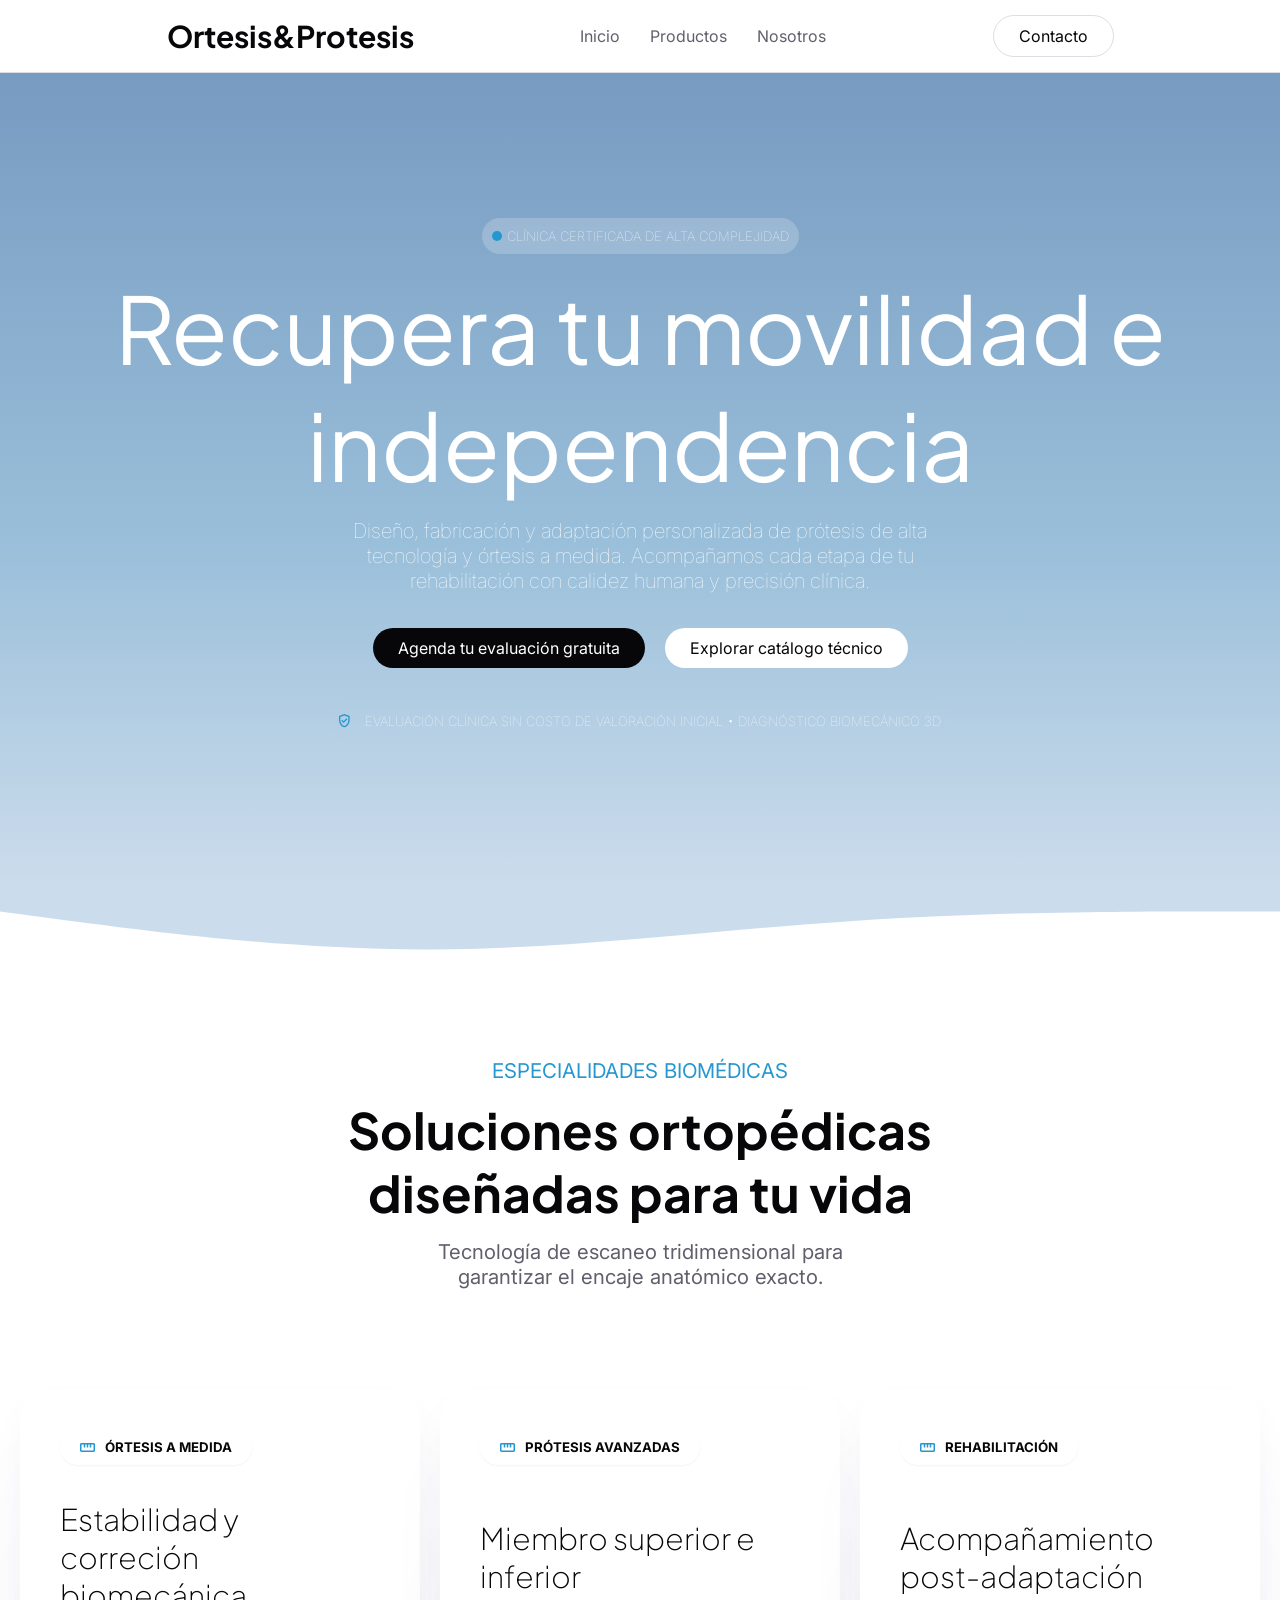
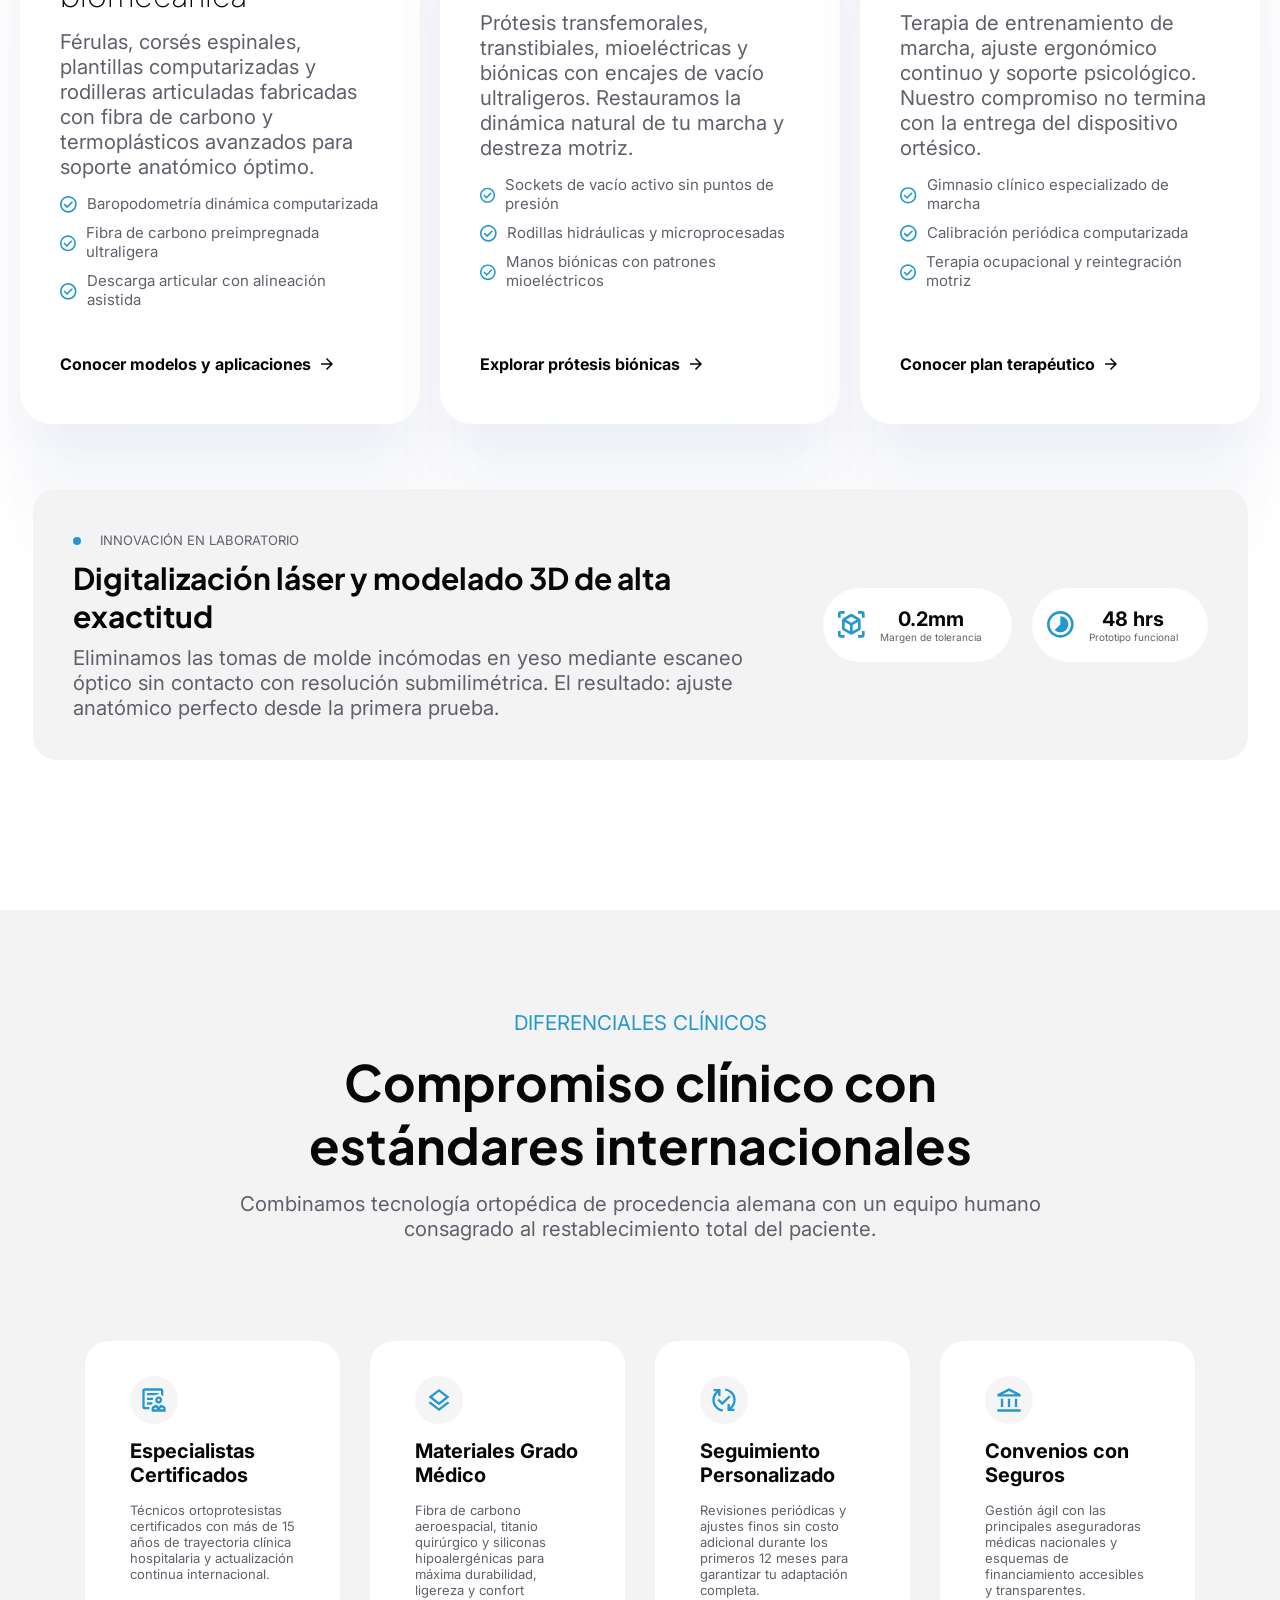
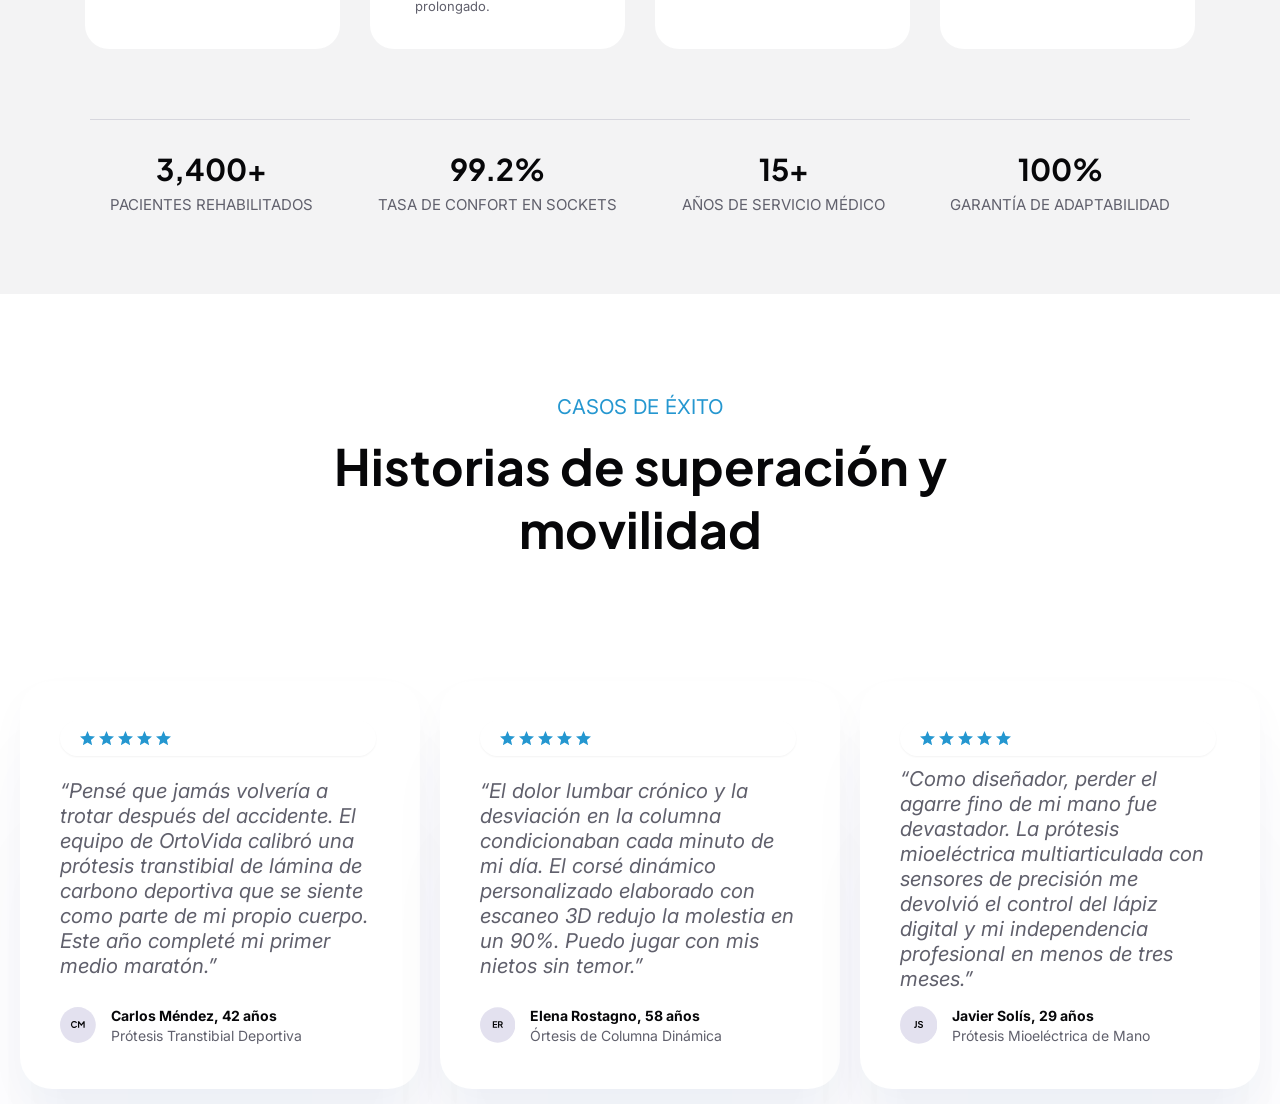
==== commit 6bb2ccdd: "Finalización de sección productos, proceso y ayuda." ====
--- a/index.html
+++ b/index.html
@@ -436,8 +436,8 @@
             <div class="soluciones-grid">
 
                 <div class="card testimo">
-                    <div class="card-encabezado testiborder">
-                        <svg width="200" height="15" viewBox="0 0 200 15" fill="none"
+                    <div class="card-encabezado testi">
+                        <svg width="276" height="15" viewBox="0 0 276 15" fill="none"
                             xmlns="http://www.w3.org/2000/svg">
                             <path
                                 d="M2.86875 14.25L4.0875 8.98125L0 5.4375L5.4 4.96875L7.5 0L9.6 4.96875L15 5.4375L10.9125 8.98125L12.1313 14.25L7.5 11.4563L2.86875 14.25Z"
@@ -482,8 +482,8 @@
                 </div>
 
                 <div class="card testimo">
-                    <div class="card-encabezado testiborder">
-                        <svg width="200" height="15" viewBox="0 0 200 15" fill="none"
+                    <div class="card-encabezado testi">
+                        <svg width="276" height="15" viewBox="0 0 276 15" fill="none"
                             xmlns="http://www.w3.org/2000/svg">
                             <path
                                 d="M2.86875 14.25L4.0875 8.98125L0 5.4375L5.4 4.96875L7.5 0L9.6 4.96875L15 5.4375L10.9125 8.98125L12.1313 14.25L7.5 11.4563L2.86875 14.25Z"
@@ -529,8 +529,8 @@
                 </div>
 
                 <div class="card testimo">
-                    <div class="card-encabezado testiborder">
-                        <svg width="200" height="15" viewBox="0 0 200 15" fill="none"
+                    <div class="card-encabezado testi">
+                        <svg width="276" height="15" viewBox="0 0 276 15" fill="none"
                             xmlns="http://www.w3.org/2000/svg">
                             <path
                                 d="M2.86875 14.25L4.0875 8.98125L0 5.4375L5.4 4.96875L7.5 0L9.6 4.96875L15 5.4375L10.9125 8.98125L12.1313 14.25L7.5 11.4563L2.86875 14.25Z"
@@ -576,149 +576,7 @@
                 </div>
             </div>
         </div>
-
     </section>
-
-    <section id="contact" class="container">
-        <div class="hero gray">
-            <div class="blur-button blanco">
-                <div></div>
-                <p style="padding-left: 5px; padding-right: 0px;">Sin Lista de Espera</p>
-            </div>
-
-            <h2>¿Listo para dar el siguiente paso?</h2>
-            <p>Agenda una consulta diagnóstica con nuestros especialistas
-                ortopedistas y protesistas sin ningún compromiso. Evaluamos tu
-                marcha y definimos tu plan de recuperación.</p>
-            <div class="contact-buttons">
-                <a href="" class="nav-link button black">Solicita tu cita de valoración</a>
-                <a href="" class="nav-link button white">Llamar a recepción</a>
-            </div>
-
-            <div class="soluciones-grid">
-                <div class="blur-button" id="blur-button-no">
-                    <svg width="14" height="14" viewBox="0 0 14 14" fill="none" xmlns="http://www.w3.org/2000/svg">
-                        <path
-                            d="M5.33333 6.66667C5.7 6.66667 6.01389 6.53611 6.275 6.275C6.53611 6.01389 6.66667 5.7 6.66667 5.33333C6.66667 4.96667 6.53611 4.65278 6.275 4.39167C6.01389 4.13056 5.7 4 5.33333 4C4.96667 4 4.65278 4.13056 4.39167 4.39167C4.13056 4.65278 4 4.96667 4 5.33333C4 5.7 4.13056 6.01389 4.39167 6.275C4.65278 6.53611 4.96667 6.66667 5.33333 6.66667ZM5.33333 11.5667C6.68889 10.3222 7.69444 9.19167 8.35 8.175C9.00556 7.15833 9.33333 6.25556 9.33333 5.46667C9.33333 4.25556 8.94722 3.26389 8.175 2.49167C7.40278 1.71944 6.45556 1.33333 5.33333 1.33333C4.21111 1.33333 3.26389 1.71944 2.49167 2.49167C1.71944 3.26389 1.33333 4.25556 1.33333 5.46667C1.33333 6.25556 1.66111 7.15833 2.31667 8.175C2.97222 9.19167 3.97778 10.3222 5.33333 11.5667ZM5.33333 13.3333C3.54444 11.8111 2.20833 10.3972 1.325 9.09167C0.441667 7.78611 0 6.57778 0 5.46667C0 3.8 0.536111 2.47222 1.60833 1.48333C2.68056 0.494444 3.92222 0 5.33333 0C6.74444 0 7.98611 0.494444 9.05833 1.48333C10.1306 2.47222 10.6667 3.8 10.6667 5.46667C10.6667 6.57778 10.225 7.78611 9.34167 9.09167C8.45833 10.3972 7.12222 11.8111 5.33333 13.3333Z"
-                            fill="#2597D0" />
-                    </svg>
-
-
-                    <p style="padding-left: 15px; padding-right: 0px;" class="bp">21 Av. Norte #1315, Colonia Layco, San
-                        Salvador, El Salvador</p>
-                </div>
-                <div class="blur-button" id="blur-button-no">
-                    <svg width="14" height="14" viewBox="0 0 14 14" fill="none" xmlns="http://www.w3.org/2000/svg">
-                        <path
-                            d="M8.86667 9.8L9.8 8.86667L7.33333 6.4V3.33333H6V6.93333L8.86667 9.8ZM6.66667 13.3333C5.74444 13.3333 4.87778 13.1583 4.06667 12.8083C3.25556 12.4583 2.55 11.9833 1.95 11.3833C1.35 10.7833 0.875 10.0778 0.525 9.26667C0.175 8.45555 0 7.58889 0 6.66667C0 5.74444 0.175 4.87778 0.525 4.06667C0.875 3.25556 1.35 2.55 1.95 1.95C2.55 1.35 3.25556 0.875 4.06667 0.525C4.87778 0.175 5.74444 0 6.66667 0C7.58889 0 8.45555 0.175 9.26667 0.525C10.0778 0.875 10.7833 1.35 11.3833 1.95C11.9833 2.55 12.4583 3.25556 12.8083 4.06667C13.1583 4.87778 13.3333 5.74444 13.3333 6.66667C13.3333 7.58889 13.1583 8.45555 12.8083 9.26667C12.4583 10.0778 11.9833 10.7833 11.3833 11.3833C10.7833 11.9833 10.0778 12.4583 9.26667 12.8083C8.45555 13.1583 7.58889 13.3333 6.66667 13.3333ZM6.66667 12C8.14444 12 9.40278 11.4806 10.4417 10.4417C11.4806 9.40278 12 8.14444 12 6.66667C12 5.18889 11.4806 3.93056 10.4417 2.89167C9.40278 1.85278 8.14444 1.33333 6.66667 1.33333C5.18889 1.33333 3.93056 1.85278 2.89167 2.89167C1.85278 3.93056 1.33333 5.18889 1.33333 6.66667C1.33333 8.14444 1.85278 9.40278 2.89167 10.4417C3.93056 11.4806 5.18889 12 6.66667 12Z"
-                            fill="#2597D0" />
-                    </svg>
-
-
-                    <p style="padding-left: 15px; padding-right: 0px;" class="bp">Lunes a Viernes de 08:00 a 19:00 hrs
-                    </p>
-                </div>
-                <div class="blur-button" id="blur-button-no">
-                    <svg width="14" height="14" viewBox="0 0 14 14" fill="none" xmlns="http://www.w3.org/2000/svg">
-                        <path
-                            d="M5.73333 9.73333L10.4333 5.03333L9.5 4.1L5.73333 7.86667L3.83333 5.96667L2.9 6.9L5.73333 9.73333ZM6.66667 13.3333C5.74444 13.3333 4.87778 13.1583 4.06667 12.8083C3.25556 12.4583 2.55 11.9833 1.95 11.3833C1.35 10.7833 0.875 10.0778 0.525 9.26667C0.175 8.45555 0 7.58889 0 6.66667C0 5.74444 0.175 4.87778 0.525 4.06667C0.875 3.25556 1.35 2.55 1.95 1.95C2.55 1.35 3.25556 0.875 4.06667 0.525C4.87778 0.175 5.74444 0 6.66667 0C7.58889 0 8.45555 0.175 9.26667 0.525C10.0778 0.875 10.7833 1.35 11.3833 1.95C11.9833 2.55 12.4583 3.25556 12.8083 4.06667C13.1583 4.87778 13.3333 5.74444 13.3333 6.66667C13.3333 7.58889 13.1583 8.45555 12.8083 9.26667C12.4583 10.0778 11.9833 10.7833 11.3833 11.3833C10.7833 11.9833 10.0778 12.4583 9.26667 12.8083C8.45555 13.1583 7.58889 13.3333 6.66667 13.3333ZM6.66667 12C8.15556 12 9.41667 11.4833 10.45 10.45C11.4833 9.41667 12 8.15556 12 6.66667C12 5.17778 11.4833 3.91667 10.45 2.88333C9.41667 1.85 8.15556 1.33333 6.66667 1.33333C5.17778 1.33333 3.91667 1.85 2.88333 2.88333C1.85 3.91667 1.33333 5.17778 1.33333 6.66667C1.33333 8.15556 1.85 9.41667 2.88333 10.45C3.91667 11.4833 5.17778 12 6.66667 12Z"
-                            fill="#2597D0" />
-                    </svg>
-
-
-                    <p style="padding-left: 15px; padding-right: 0px;" class="bp">Estacionamiento con acceso para sillas
-                        de ruedas
-                    </p>
-                </div>
-            </div>
-
-
-        </div>
-    </section>
-
-
-    <footer class="footer">
-
-        <div class="footer-brand">
-            <h3>Orteis&Protesis</h3>
-
-            <p>
-                Especialistas en soluciones ortopédicas de precisión y prótesis
-                biónicas de vanguardia.
-            </p>
-
-            <div class="footer-certified">
-                <span></span>
-                Centro Clínico Certificado
-            </div>
-        </div>
-
-        <div class="footer-column">
-            <h3>NAVEGACIÓN RÁPIDA</h3>
-            <a href="#">Inicio</a>
-            <a href="#">Productos y Catálogo</a>
-            <a href="#">Nosotros</a>
-            <a href="#">Contacto</a>
-            <a href="#">Agendar Valoración</a>
-        </div>
-
-        <div class="footer-column">
-            <h3>ESPECIALIDADES</h3>
-            <a href="#">Órtesis a Medida</a>
-            <a href="#">Prótesis Avanzadas</a>
-            <a href="#">Rehabilitación Funcional</a>
-            <a href="#">Estudio Biomecánico 3D</a>
-            <a href="#">Mantenimiento Clínico</a>
-        </div>
-
-        <div class="footer-contact">
-            <h3>ATENCIÓN CLÍNICA</h3>
-
-            <div class="footer-contact-item">
-                <svg width="14" height="17" viewBox="0 0 14 17" fill="none" xmlns="http://www.w3.org/2000/svg">
-                    <path
-                        d="M6.66667 8.33333C7.125 8.33333 7.51736 8.17014 7.84375 7.84375C8.17014 7.51736 8.33333 7.125 8.33333 6.66667C8.33333 6.20833 8.17014 5.81597 7.84375 5.48958C7.51736 5.16319 7.125 5 6.66667 5C6.20833 5 5.81597 5.16319 5.48958 5.48958C5.16319 5.81597 5 6.20833 5 6.66667C5 7.125 5.16319 7.51736 5.48958 7.84375C5.81597 8.17014 6.20833 8.33333 6.66667 8.33333ZM6.66667 14.4583C8.36111 12.9028 9.61806 11.4896 10.4375 10.2188C11.2569 8.94792 11.6667 7.81944 11.6667 6.83333C11.6667 5.31944 11.184 4.07986 10.2188 3.11458C9.25347 2.14931 8.06944 1.66667 6.66667 1.66667C5.26389 1.66667 4.07986 2.14931 3.11458 3.11458C2.14931 4.07986 1.66667 5.31944 1.66667 6.83333C1.66667 7.81944 2.07639 8.94792 2.89583 10.2188C3.71528 11.4896 4.97222 12.9028 6.66667 14.4583ZM6.66667 16.6667C4.43056 14.7639 2.76042 12.9965 1.65625 11.3646C0.552083 9.73264 0 8.22222 0 6.83333C0 4.75 0.670139 3.09028 2.01042 1.85417C3.35069 0.618055 4.90278 0 6.66667 0C8.43056 0 9.98264 0.618055 11.3229 1.85417C12.6632 3.09028 13.3333 4.75 13.3333 6.83333C13.3333 8.22222 12.7812 9.73264 11.6771 11.3646C10.5729 12.9965 8.90278 14.7639 6.66667 16.6667Z"
-                        fill="#2597D0" />
-                </svg>
-
-                <span>21 Av. Norte #1315, Colonia Layco, San Salvador, El Salvador</span>
-            </div>
-
-            <div class="footer-contact-item">
-                <svg width="15" height="15" viewBox="0 0 15 15" fill="none" xmlns="http://www.w3.org/2000/svg">
-                    <path
-                        d="M14.125 15C12.3889 15 10.6736 14.6215 8.97917 13.8646C7.28472 13.1076 5.74306 12.0347 4.35417 10.6458C2.96528 9.25694 1.89236 7.71528 1.13542 6.02083C0.378472 4.32639 0 2.61111 0 0.875C0 0.625 0.0833333 0.416667 0.25 0.25C0.416667 0.0833333 0.625 0 0.875 0H4.25C4.44444 0 4.61806 0.0659722 4.77083 0.197917C4.92361 0.329861 5.01389 0.486111 5.04167 0.666667L5.58333 3.58333C5.61111 3.80556 5.60417 3.99306 5.5625 4.14583C5.52083 4.29861 5.44444 4.43056 5.33333 4.54167L3.3125 6.58333C3.59028 7.09722 3.92014 7.59375 4.30208 8.07292C4.68403 8.55208 5.10417 9.01389 5.5625 9.45833C5.99306 9.88889 6.44444 10.2882 6.91667 10.6562C7.38889 11.0243 7.88889 11.3611 8.41667 11.6667L10.375 9.70833C10.5 9.58333 10.6632 9.48958 10.8646 9.42708C11.066 9.36458 11.2639 9.34722 11.4583 9.375L14.3333 9.95833C14.5278 10.0139 14.6875 10.1146 14.8125 10.2604C14.9375 10.4062 15 10.5694 15 10.75V14.125C15 14.375 14.9167 14.5833 14.75 14.75C14.5833 14.9167 14.375 15 14.125 15ZM2.52083 5L3.89583 3.625L3.54167 1.66667H1.6875C1.75694 2.23611 1.85417 2.79861 1.97917 3.35417C2.10417 3.90972 2.28472 4.45833 2.52083 5ZM9.97917 12.4583C10.5208 12.6944 11.0729 12.8819 11.6354 13.0208C12.1979 13.1597 12.7639 13.25 13.3333 13.2917V11.4583L11.375 11.0625L9.97917 12.4583Z"
-                        fill="#2597D0" />
-                </svg>
-
-                <span>+503 7614-0404</span>
-            </div>
-
-            <div class="footer-contact-item">
-                <svg width="17" height="14" viewBox="0 0 17 14" fill="none" xmlns="http://www.w3.org/2000/svg">
-                    <path
-                        d="M1.66667 13.3333C1.20833 13.3333 0.815972 13.1701 0.489583 12.8438C0.163194 12.5174 0 12.125 0 11.6667V1.66667C0 1.20833 0.163194 0.815972 0.489583 0.489583C0.815972 0.163194 1.20833 0 1.66667 0H15C15.4583 0 15.8507 0.163194 16.1771 0.489583C16.5035 0.815972 16.6667 1.20833 16.6667 1.66667V11.6667C16.6667 12.125 16.5035 12.5174 16.1771 12.8438C15.8507 13.1701 15.4583 13.3333 15 13.3333H1.66667ZM8.33333 7.5L1.66667 3.33333V11.6667H15V3.33333L8.33333 7.5ZM8.33333 5.83333L15 1.66667H1.66667L8.33333 5.83333ZM1.66667 3.33333V1.66667V3.33333V11.6667V3.33333Z"
-                        fill="#2597D0" />
-                </svg>
-
-                <span>ortesisyprotesis.sv@gmail.com</span>
-            </div>
-
-            <div class="footer-contact-item">
-                <svg width="17" height="17" viewBox="0 0 17 17" fill="none" xmlns="http://www.w3.org/2000/svg">
-                    <path
-                        d="M11.0833 12.25L12.25 11.0833L9.16667 8V4.16667H7.5V8.66667L11.0833 12.25ZM8.33333 16.6667C7.18056 16.6667 6.09722 16.4479 5.08333 16.0104C4.06944 15.5729 3.1875 14.9792 2.4375 14.2292C1.6875 13.4792 1.09375 12.5972 0.65625 11.5833C0.21875 10.5694 0 9.48611 0 8.33333C0 7.18056 0.21875 6.09722 0.65625 5.08333C1.09375 4.06944 1.6875 3.1875 2.4375 2.4375C3.1875 1.6875 4.06944 1.09375 5.08333 0.65625C6.09722 0.21875 7.18056 0 8.33333 0C9.48611 0 10.5694 0.21875 11.5833 0.65625C12.5972 1.09375 13.4792 1.6875 14.2292 2.4375C14.9792 3.1875 15.5729 4.06944 16.0104 5.08333C16.4479 6.09722 16.6667 7.18056 16.6667 8.33333C16.6667 9.48611 16.4479 10.5694 16.0104 11.5833C15.5729 12.5972 14.9792 13.4792 14.2292 14.2292C13.4792 14.9792 12.5972 15.5729 11.5833 16.0104C10.5694 16.4479 9.48611 16.6667 8.33333 16.6667ZM8.33333 15C10.1806 15 11.7535 14.3507 13.0521 13.0521C14.3507 11.7535 15 10.1806 15 8.33333C15 6.48611 14.3507 4.91319 13.0521 3.61458C11.7535 2.31597 10.1806 1.66667 8.33333 1.66667C6.48611 1.66667 4.91319 2.31597 3.61458 3.61458C2.31597 4.91319 1.66667 6.48611 1.66667 8.33333C1.66667 10.1806 2.31597 11.7535 3.61458 13.0521C4.91319 14.3507 6.48611 15 8.33333 15Z"
-                        fill="#2597D0" />
-                </svg>
-
-                <span>Lun - Vie: 08:00 - 19:00 hrs<br>
-                    Sáb: 09:00 - 14:00 hrs</span>
-            </div>
-        </div>
-    </footer>
-    <div class="derechos">
-            <p>© 2026 Ortesis&Protesis S.A. de C.V. Todos los derechos reservados.</p>
-        </div>
 </body>
 
 </html>
--- a/css/base.css
+++ b/css/base.css
@@ -20,10 +20,6 @@
     --size-tittle-primary: 100px
 }
 
-html {
-    overscroll-behavior: none;
-}
-
 * {
     box-sizing: border-box;
 }
@@ -44,7 +40,7 @@
     border-bottom: 1px solid var(--color-border);
 }
 
-header>* {
+header>*{
     display: inline-block;
     margin: 0px;
 }
@@ -130,15 +126,15 @@
     transition: transform 0.3s ease, opacity 0.3s ease;
 }
 
-.menu-toggle:checked~.hamburger span:nth-child(1) {
+.menu-toggle:checked ~ .hamburger span:nth-child(1) {
     transform: translateY(8.5px) rotate(45deg);
 }
 
-.menu-toggle:checked~.hamburger span:nth-child(2) {
+.menu-toggle:checked ~ .hamburger span:nth-child(2) {
     opacity: 0;
 }
 
-.menu-toggle:checked~.hamburger span:nth-child(3) {
+.menu-toggle:checked ~ .hamburger span:nth-child(3) {
     transform: translateY(-8.5px) rotate(-45deg);
 }
 
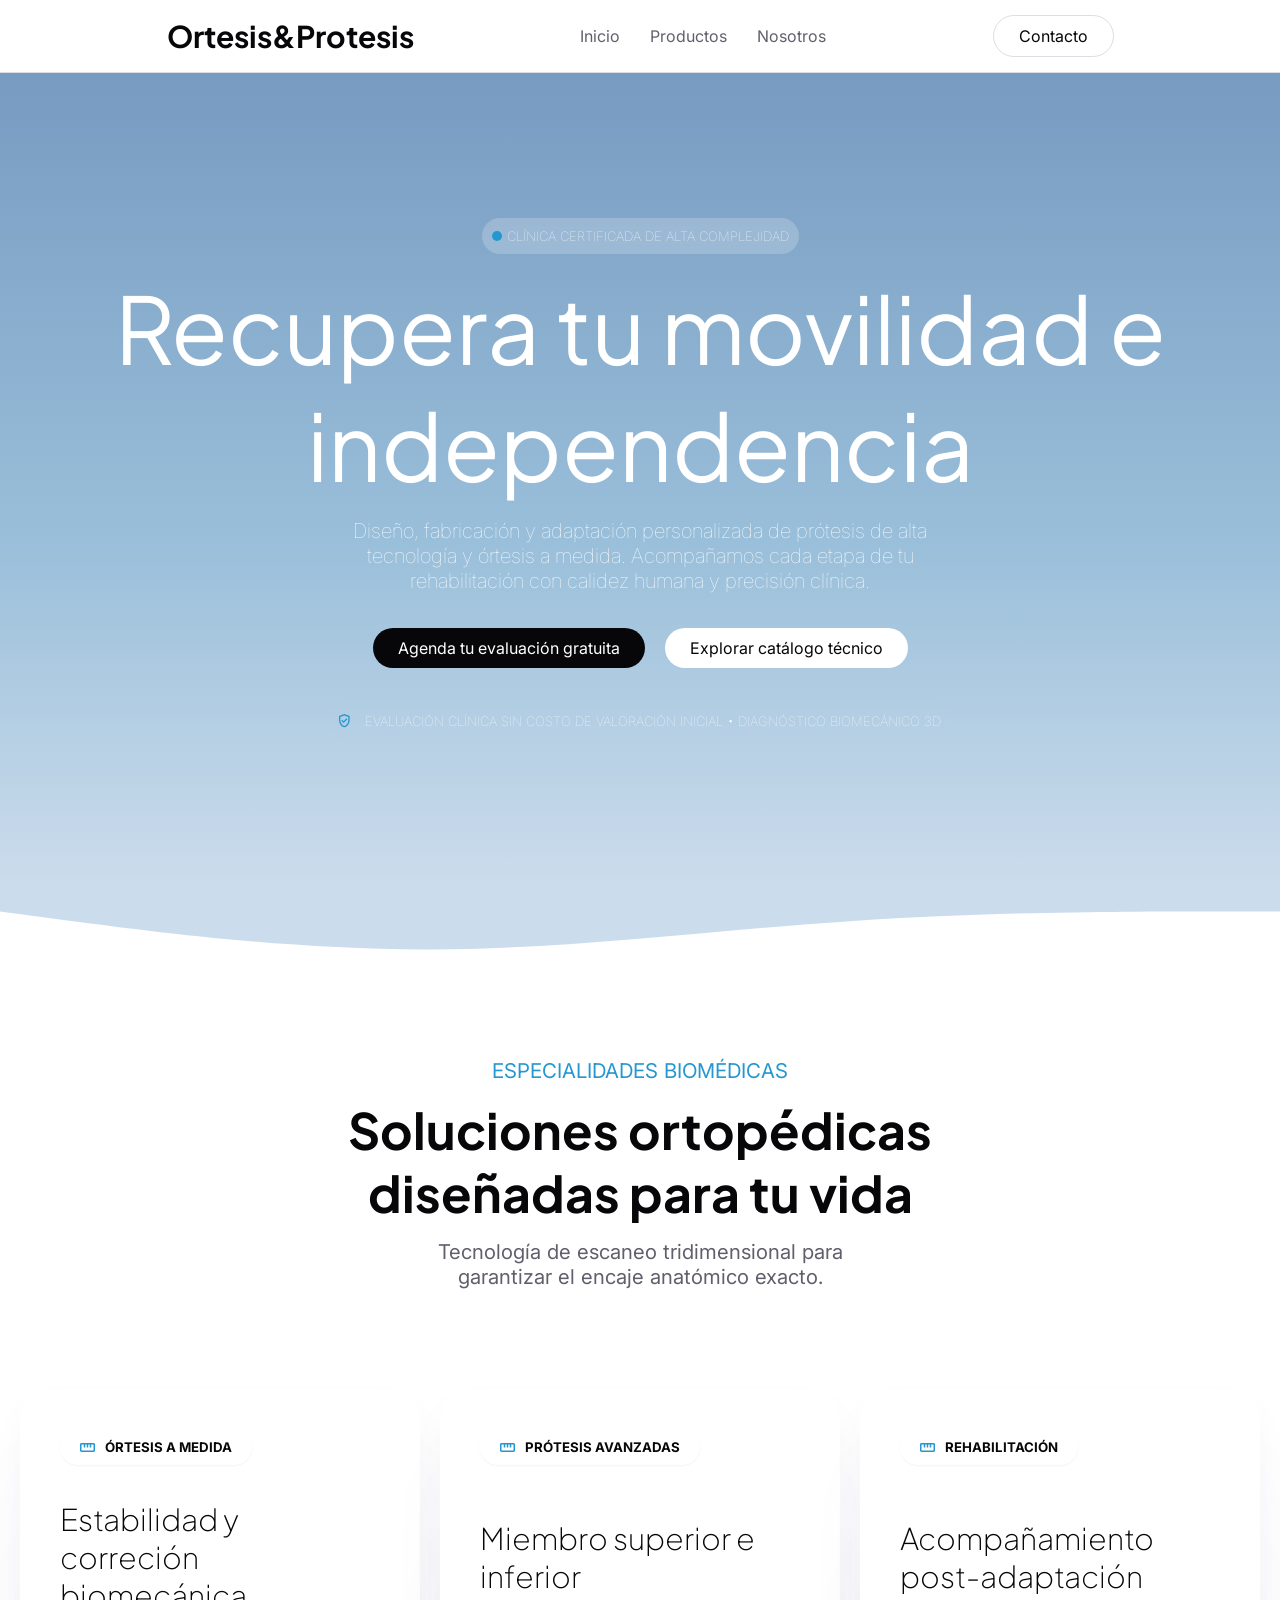
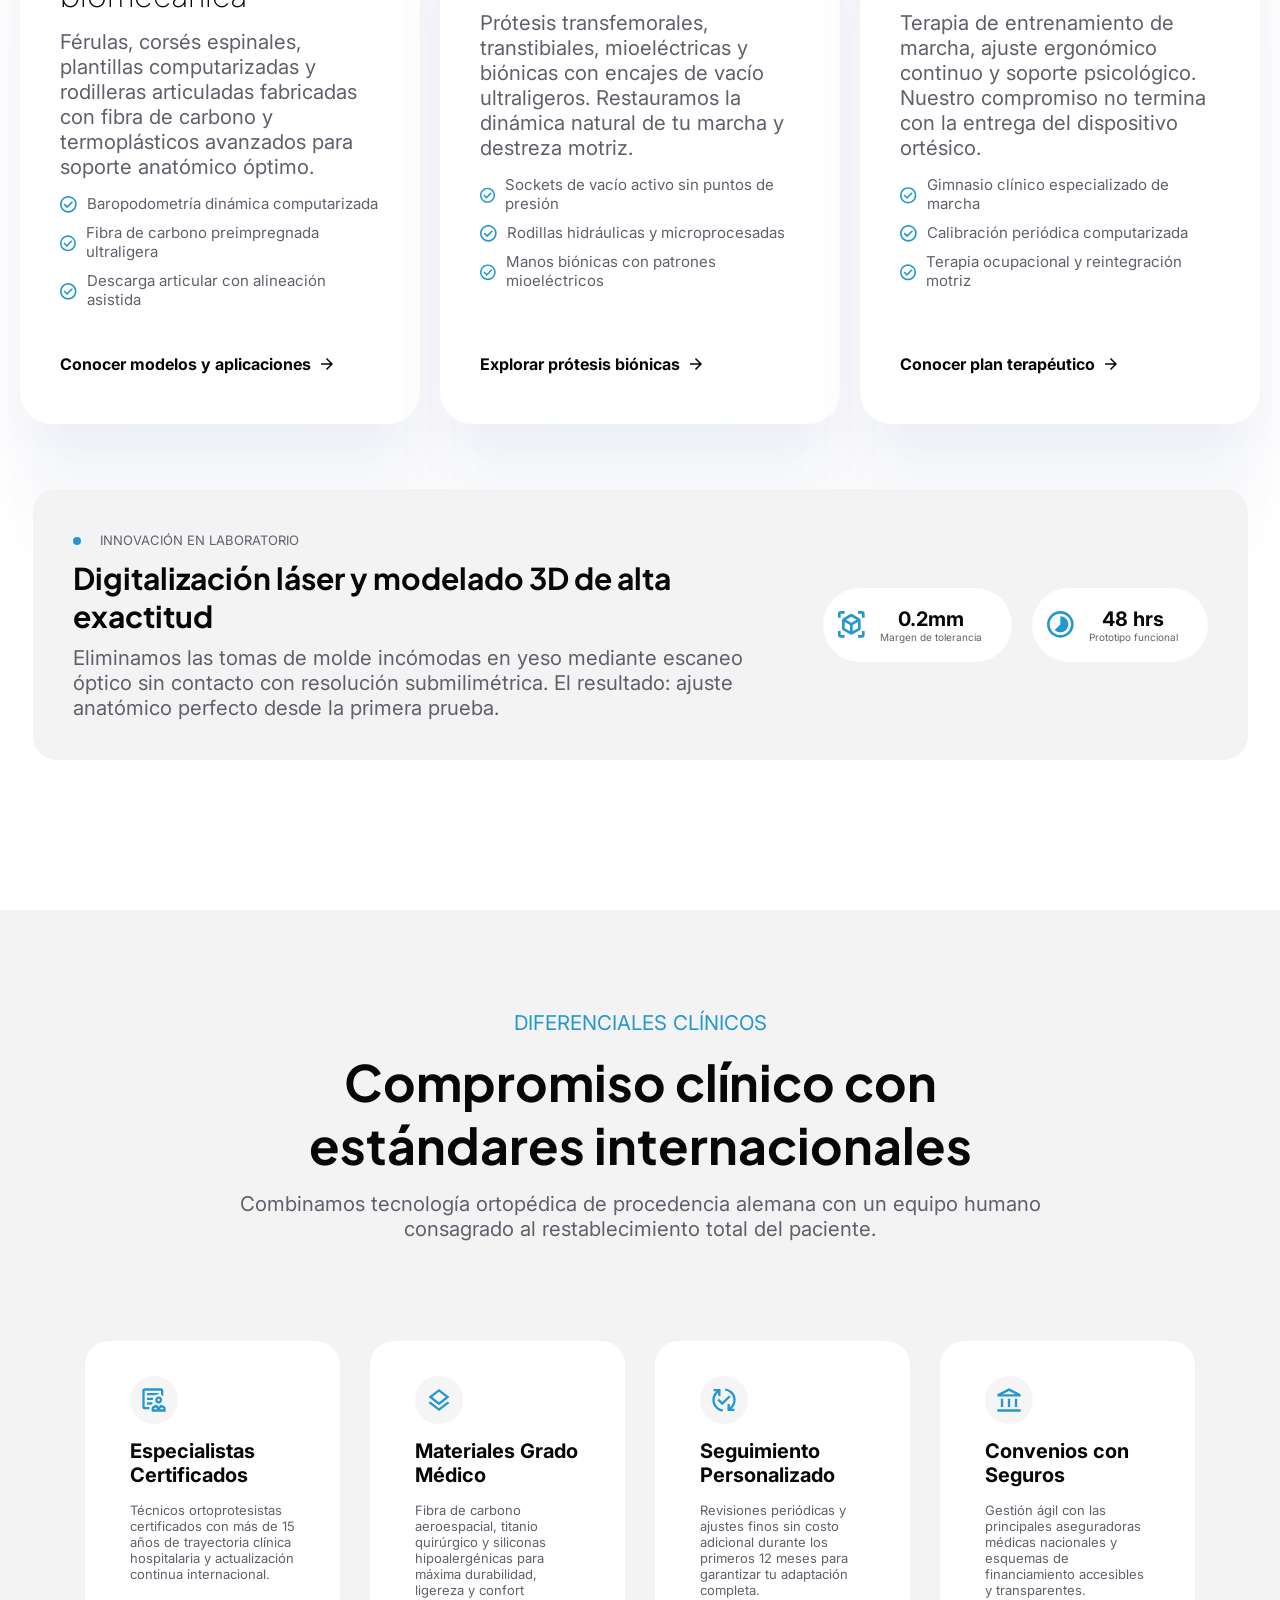
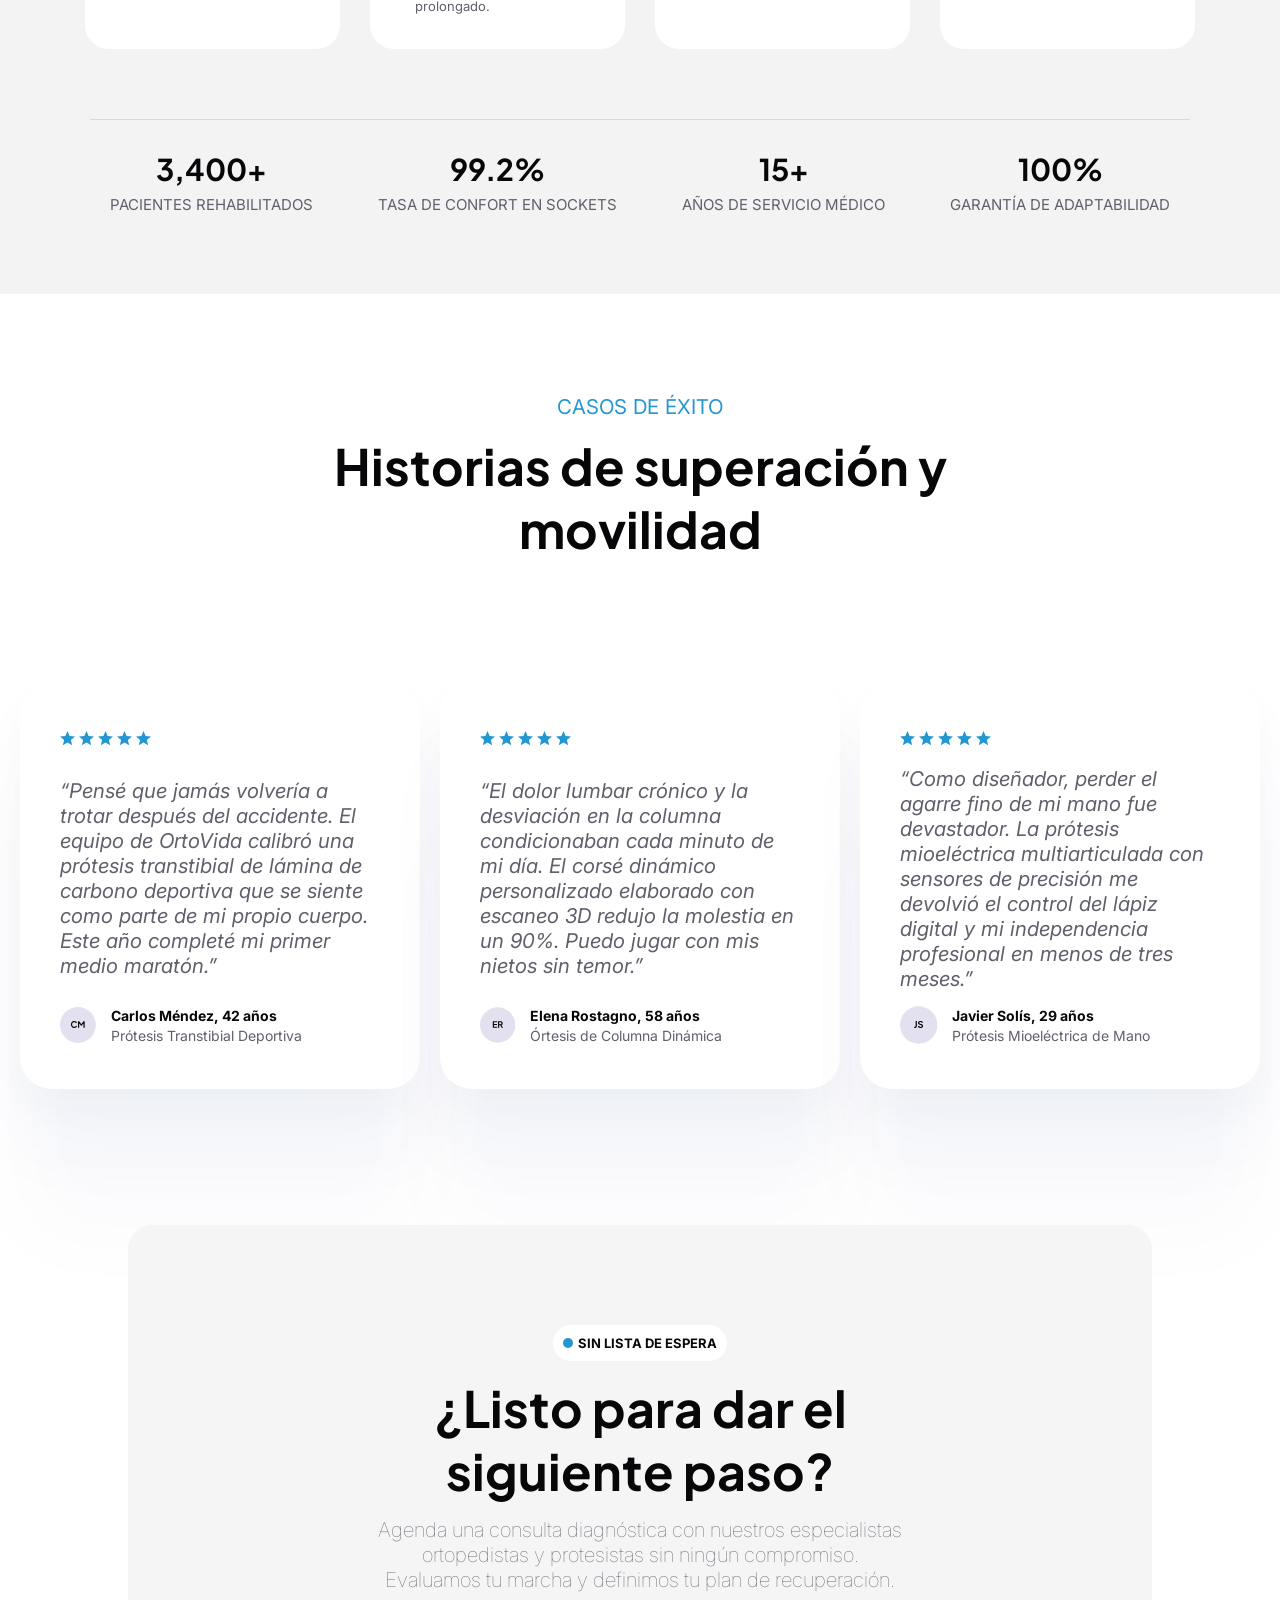
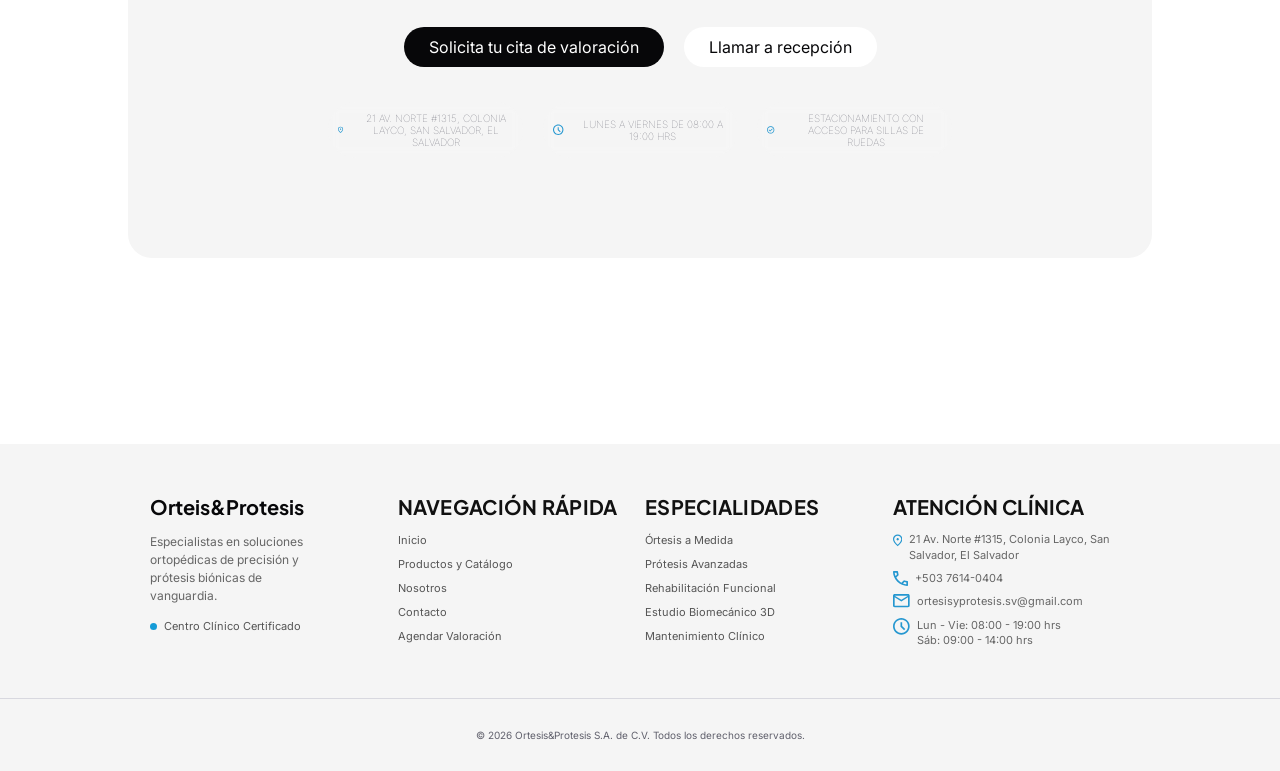
==== commit 455dd4f1: "Merge pull request #1 from lrivera-dev/feature/pagina-productos Feature/pagina productos (agregando " ====
--- a/index.html
+++ b/index.html
@@ -436,8 +436,8 @@
             <div class="soluciones-grid">
 
                 <div class="card testimo">
-                    <div class="card-encabezado testi">
-                        <svg width="276" height="15" viewBox="0 0 276 15" fill="none"
+                    <div class="card-encabezado testiborder">
+                        <svg width="200" height="15" viewBox="0 0 200 15" fill="none"
                             xmlns="http://www.w3.org/2000/svg">
                             <path
                                 d="M2.86875 14.25L4.0875 8.98125L0 5.4375L5.4 4.96875L7.5 0L9.6 4.96875L15 5.4375L10.9125 8.98125L12.1313 14.25L7.5 11.4563L2.86875 14.25Z"
@@ -482,8 +482,8 @@
                 </div>
 
                 <div class="card testimo">
-                    <div class="card-encabezado testi">
-                        <svg width="276" height="15" viewBox="0 0 276 15" fill="none"
+                    <div class="card-encabezado testiborder">
+                        <svg width="200" height="15" viewBox="0 0 200 15" fill="none"
                             xmlns="http://www.w3.org/2000/svg">
                             <path
                                 d="M2.86875 14.25L4.0875 8.98125L0 5.4375L5.4 4.96875L7.5 0L9.6 4.96875L15 5.4375L10.9125 8.98125L12.1313 14.25L7.5 11.4563L2.86875 14.25Z"
@@ -529,8 +529,8 @@
                 </div>
 
                 <div class="card testimo">
-                    <div class="card-encabezado testi">
-                        <svg width="276" height="15" viewBox="0 0 276 15" fill="none"
+                    <div class="card-encabezado testiborder">
+                        <svg width="200" height="15" viewBox="0 0 200 15" fill="none"
                             xmlns="http://www.w3.org/2000/svg">
                             <path
                                 d="M2.86875 14.25L4.0875 8.98125L0 5.4375L5.4 4.96875L7.5 0L9.6 4.96875L15 5.4375L10.9125 8.98125L12.1313 14.25L7.5 11.4563L2.86875 14.25Z"
@@ -577,6 +577,147 @@
             </div>
         </div>
     </section>
+
+    <section id="contact" class="container">
+        <div class="hero gray">
+            <div class="blur-button blanco">
+                <div></div>
+                <p style="padding-left: 5px; padding-right: 0px;">Sin Lista de Espera</p>
+            </div>
+
+            <h2>¿Listo para dar el siguiente paso?</h2>
+            <p>Agenda una consulta diagnóstica con nuestros especialistas
+                ortopedistas y protesistas sin ningún compromiso. Evaluamos tu
+                marcha y definimos tu plan de recuperación.</p>
+            <div class="contact-buttons">
+                <a href="" class="nav-link button black">Solicita tu cita de valoración</a>
+                <a href="" class="nav-link button white">Llamar a recepción</a>
+            </div>
+
+            <div class="soluciones-grid">
+                <div class="blur-button" id="blur-button-no">
+                    <svg width="14" height="14" viewBox="0 0 14 14" fill="none" xmlns="http://www.w3.org/2000/svg">
+                        <path
+                            d="M5.33333 6.66667C5.7 6.66667 6.01389 6.53611 6.275 6.275C6.53611 6.01389 6.66667 5.7 6.66667 5.33333C6.66667 4.96667 6.53611 4.65278 6.275 4.39167C6.01389 4.13056 5.7 4 5.33333 4C4.96667 4 4.65278 4.13056 4.39167 4.39167C4.13056 4.65278 4 4.96667 4 5.33333C4 5.7 4.13056 6.01389 4.39167 6.275C4.65278 6.53611 4.96667 6.66667 5.33333 6.66667ZM5.33333 11.5667C6.68889 10.3222 7.69444 9.19167 8.35 8.175C9.00556 7.15833 9.33333 6.25556 9.33333 5.46667C9.33333 4.25556 8.94722 3.26389 8.175 2.49167C7.40278 1.71944 6.45556 1.33333 5.33333 1.33333C4.21111 1.33333 3.26389 1.71944 2.49167 2.49167C1.71944 3.26389 1.33333 4.25556 1.33333 5.46667C1.33333 6.25556 1.66111 7.15833 2.31667 8.175C2.97222 9.19167 3.97778 10.3222 5.33333 11.5667ZM5.33333 13.3333C3.54444 11.8111 2.20833 10.3972 1.325 9.09167C0.441667 7.78611 0 6.57778 0 5.46667C0 3.8 0.536111 2.47222 1.60833 1.48333C2.68056 0.494444 3.92222 0 5.33333 0C6.74444 0 7.98611 0.494444 9.05833 1.48333C10.1306 2.47222 10.6667 3.8 10.6667 5.46667C10.6667 6.57778 10.225 7.78611 9.34167 9.09167C8.45833 10.3972 7.12222 11.8111 5.33333 13.3333Z"
+                            fill="#2597D0" />
+                    </svg>
+
+
+                    <p style="padding-left: 15px; padding-right: 0px;" class="bp">21 Av. Norte #1315, Colonia Layco, San
+                        Salvador, El Salvador</p>
+                </div>
+                <div class="blur-button" id="blur-button-no">
+                    <svg width="14" height="14" viewBox="0 0 14 14" fill="none" xmlns="http://www.w3.org/2000/svg">
+                        <path
+                            d="M8.86667 9.8L9.8 8.86667L7.33333 6.4V3.33333H6V6.93333L8.86667 9.8ZM6.66667 13.3333C5.74444 13.3333 4.87778 13.1583 4.06667 12.8083C3.25556 12.4583 2.55 11.9833 1.95 11.3833C1.35 10.7833 0.875 10.0778 0.525 9.26667C0.175 8.45555 0 7.58889 0 6.66667C0 5.74444 0.175 4.87778 0.525 4.06667C0.875 3.25556 1.35 2.55 1.95 1.95C2.55 1.35 3.25556 0.875 4.06667 0.525C4.87778 0.175 5.74444 0 6.66667 0C7.58889 0 8.45555 0.175 9.26667 0.525C10.0778 0.875 10.7833 1.35 11.3833 1.95C11.9833 2.55 12.4583 3.25556 12.8083 4.06667C13.1583 4.87778 13.3333 5.74444 13.3333 6.66667C13.3333 7.58889 13.1583 8.45555 12.8083 9.26667C12.4583 10.0778 11.9833 10.7833 11.3833 11.3833C10.7833 11.9833 10.0778 12.4583 9.26667 12.8083C8.45555 13.1583 7.58889 13.3333 6.66667 13.3333ZM6.66667 12C8.14444 12 9.40278 11.4806 10.4417 10.4417C11.4806 9.40278 12 8.14444 12 6.66667C12 5.18889 11.4806 3.93056 10.4417 2.89167C9.40278 1.85278 8.14444 1.33333 6.66667 1.33333C5.18889 1.33333 3.93056 1.85278 2.89167 2.89167C1.85278 3.93056 1.33333 5.18889 1.33333 6.66667C1.33333 8.14444 1.85278 9.40278 2.89167 10.4417C3.93056 11.4806 5.18889 12 6.66667 12Z"
+                            fill="#2597D0" />
+                    </svg>
+
+
+                    <p style="padding-left: 15px; padding-right: 0px;" class="bp">Lunes a Viernes de 08:00 a 19:00 hrs
+                    </p>
+                </div>
+                <div class="blur-button" id="blur-button-no">
+                    <svg width="14" height="14" viewBox="0 0 14 14" fill="none" xmlns="http://www.w3.org/2000/svg">
+                        <path
+                            d="M5.73333 9.73333L10.4333 5.03333L9.5 4.1L5.73333 7.86667L3.83333 5.96667L2.9 6.9L5.73333 9.73333ZM6.66667 13.3333C5.74444 13.3333 4.87778 13.1583 4.06667 12.8083C3.25556 12.4583 2.55 11.9833 1.95 11.3833C1.35 10.7833 0.875 10.0778 0.525 9.26667C0.175 8.45555 0 7.58889 0 6.66667C0 5.74444 0.175 4.87778 0.525 4.06667C0.875 3.25556 1.35 2.55 1.95 1.95C2.55 1.35 3.25556 0.875 4.06667 0.525C4.87778 0.175 5.74444 0 6.66667 0C7.58889 0 8.45555 0.175 9.26667 0.525C10.0778 0.875 10.7833 1.35 11.3833 1.95C11.9833 2.55 12.4583 3.25556 12.8083 4.06667C13.1583 4.87778 13.3333 5.74444 13.3333 6.66667C13.3333 7.58889 13.1583 8.45555 12.8083 9.26667C12.4583 10.0778 11.9833 10.7833 11.3833 11.3833C10.7833 11.9833 10.0778 12.4583 9.26667 12.8083C8.45555 13.1583 7.58889 13.3333 6.66667 13.3333ZM6.66667 12C8.15556 12 9.41667 11.4833 10.45 10.45C11.4833 9.41667 12 8.15556 12 6.66667C12 5.17778 11.4833 3.91667 10.45 2.88333C9.41667 1.85 8.15556 1.33333 6.66667 1.33333C5.17778 1.33333 3.91667 1.85 2.88333 2.88333C1.85 3.91667 1.33333 5.17778 1.33333 6.66667C1.33333 8.15556 1.85 9.41667 2.88333 10.45C3.91667 11.4833 5.17778 12 6.66667 12Z"
+                            fill="#2597D0" />
+                    </svg>
+
+
+                    <p style="padding-left: 15px; padding-right: 0px;" class="bp">Estacionamiento con acceso para sillas
+                        de ruedas
+                    </p>
+                </div>
+            </div>
+
+
+        </div>
+    </section>
+
+
+    <footer class="footer">
+
+        <div class="footer-brand">
+            <h3>Orteis&Protesis</h3>
+
+            <p>
+                Especialistas en soluciones ortopédicas de precisión y prótesis
+                biónicas de vanguardia.
+            </p>
+
+            <div class="footer-certified">
+                <span></span>
+                Centro Clínico Certificado
+            </div>
+        </div>
+
+        <div class="footer-column">
+            <h3>NAVEGACIÓN RÁPIDA</h3>
+            <a href="#">Inicio</a>
+            <a href="#">Productos y Catálogo</a>
+            <a href="#">Nosotros</a>
+            <a href="#">Contacto</a>
+            <a href="#">Agendar Valoración</a>
+        </div>
+
+        <div class="footer-column">
+            <h3>ESPECIALIDADES</h3>
+            <a href="#">Órtesis a Medida</a>
+            <a href="#">Prótesis Avanzadas</a>
+            <a href="#">Rehabilitación Funcional</a>
+            <a href="#">Estudio Biomecánico 3D</a>
+            <a href="#">Mantenimiento Clínico</a>
+        </div>
+
+        <div class="footer-contact">
+            <h3>ATENCIÓN CLÍNICA</h3>
+
+            <div class="footer-contact-item">
+                <svg width="14" height="17" viewBox="0 0 14 17" fill="none" xmlns="http://www.w3.org/2000/svg">
+                    <path
+                        d="M6.66667 8.33333C7.125 8.33333 7.51736 8.17014 7.84375 7.84375C8.17014 7.51736 8.33333 7.125 8.33333 6.66667C8.33333 6.20833 8.17014 5.81597 7.84375 5.48958C7.51736 5.16319 7.125 5 6.66667 5C6.20833 5 5.81597 5.16319 5.48958 5.48958C5.16319 5.81597 5 6.20833 5 6.66667C5 7.125 5.16319 7.51736 5.48958 7.84375C5.81597 8.17014 6.20833 8.33333 6.66667 8.33333ZM6.66667 14.4583C8.36111 12.9028 9.61806 11.4896 10.4375 10.2188C11.2569 8.94792 11.6667 7.81944 11.6667 6.83333C11.6667 5.31944 11.184 4.07986 10.2188 3.11458C9.25347 2.14931 8.06944 1.66667 6.66667 1.66667C5.26389 1.66667 4.07986 2.14931 3.11458 3.11458C2.14931 4.07986 1.66667 5.31944 1.66667 6.83333C1.66667 7.81944 2.07639 8.94792 2.89583 10.2188C3.71528 11.4896 4.97222 12.9028 6.66667 14.4583ZM6.66667 16.6667C4.43056 14.7639 2.76042 12.9965 1.65625 11.3646C0.552083 9.73264 0 8.22222 0 6.83333C0 4.75 0.670139 3.09028 2.01042 1.85417C3.35069 0.618055 4.90278 0 6.66667 0C8.43056 0 9.98264 0.618055 11.3229 1.85417C12.6632 3.09028 13.3333 4.75 13.3333 6.83333C13.3333 8.22222 12.7812 9.73264 11.6771 11.3646C10.5729 12.9965 8.90278 14.7639 6.66667 16.6667Z"
+                        fill="#2597D0" />
+                </svg>
+
+                <span>21 Av. Norte #1315, Colonia Layco, San Salvador, El Salvador</span>
+            </div>
+
+            <div class="footer-contact-item">
+                <svg width="15" height="15" viewBox="0 0 15 15" fill="none" xmlns="http://www.w3.org/2000/svg">
+                    <path
+                        d="M14.125 15C12.3889 15 10.6736 14.6215 8.97917 13.8646C7.28472 13.1076 5.74306 12.0347 4.35417 10.6458C2.96528 9.25694 1.89236 7.71528 1.13542 6.02083C0.378472 4.32639 0 2.61111 0 0.875C0 0.625 0.0833333 0.416667 0.25 0.25C0.416667 0.0833333 0.625 0 0.875 0H4.25C4.44444 0 4.61806 0.0659722 4.77083 0.197917C4.92361 0.329861 5.01389 0.486111 5.04167 0.666667L5.58333 3.58333C5.61111 3.80556 5.60417 3.99306 5.5625 4.14583C5.52083 4.29861 5.44444 4.43056 5.33333 4.54167L3.3125 6.58333C3.59028 7.09722 3.92014 7.59375 4.30208 8.07292C4.68403 8.55208 5.10417 9.01389 5.5625 9.45833C5.99306 9.88889 6.44444 10.2882 6.91667 10.6562C7.38889 11.0243 7.88889 11.3611 8.41667 11.6667L10.375 9.70833C10.5 9.58333 10.6632 9.48958 10.8646 9.42708C11.066 9.36458 11.2639 9.34722 11.4583 9.375L14.3333 9.95833C14.5278 10.0139 14.6875 10.1146 14.8125 10.2604C14.9375 10.4062 15 10.5694 15 10.75V14.125C15 14.375 14.9167 14.5833 14.75 14.75C14.5833 14.9167 14.375 15 14.125 15ZM2.52083 5L3.89583 3.625L3.54167 1.66667H1.6875C1.75694 2.23611 1.85417 2.79861 1.97917 3.35417C2.10417 3.90972 2.28472 4.45833 2.52083 5ZM9.97917 12.4583C10.5208 12.6944 11.0729 12.8819 11.6354 13.0208C12.1979 13.1597 12.7639 13.25 13.3333 13.2917V11.4583L11.375 11.0625L9.97917 12.4583Z"
+                        fill="#2597D0" />
+                </svg>
+
+                <span>+503 7614-0404</span>
+            </div>
+
+            <div class="footer-contact-item">
+                <svg width="17" height="14" viewBox="0 0 17 14" fill="none" xmlns="http://www.w3.org/2000/svg">
+                    <path
+                        d="M1.66667 13.3333C1.20833 13.3333 0.815972 13.1701 0.489583 12.8438C0.163194 12.5174 0 12.125 0 11.6667V1.66667C0 1.20833 0.163194 0.815972 0.489583 0.489583C0.815972 0.163194 1.20833 0 1.66667 0H15C15.4583 0 15.8507 0.163194 16.1771 0.489583C16.5035 0.815972 16.6667 1.20833 16.6667 1.66667V11.6667C16.6667 12.125 16.5035 12.5174 16.1771 12.8438C15.8507 13.1701 15.4583 13.3333 15 13.3333H1.66667ZM8.33333 7.5L1.66667 3.33333V11.6667H15V3.33333L8.33333 7.5ZM8.33333 5.83333L15 1.66667H1.66667L8.33333 5.83333ZM1.66667 3.33333V1.66667V3.33333V11.6667V3.33333Z"
+                        fill="#2597D0" />
+                </svg>
+
+                <span>ortesisyprotesis.sv@gmail.com</span>
+            </div>
+
+            <div class="footer-contact-item">
+                <svg width="17" height="17" viewBox="0 0 17 17" fill="none" xmlns="http://www.w3.org/2000/svg">
+                    <path
+                        d="M11.0833 12.25L12.25 11.0833L9.16667 8V4.16667H7.5V8.66667L11.0833 12.25ZM8.33333 16.6667C7.18056 16.6667 6.09722 16.4479 5.08333 16.0104C4.06944 15.5729 3.1875 14.9792 2.4375 14.2292C1.6875 13.4792 1.09375 12.5972 0.65625 11.5833C0.21875 10.5694 0 9.48611 0 8.33333C0 7.18056 0.21875 6.09722 0.65625 5.08333C1.09375 4.06944 1.6875 3.1875 2.4375 2.4375C3.1875 1.6875 4.06944 1.09375 5.08333 0.65625C6.09722 0.21875 7.18056 0 8.33333 0C9.48611 0 10.5694 0.21875 11.5833 0.65625C12.5972 1.09375 13.4792 1.6875 14.2292 2.4375C14.9792 3.1875 15.5729 4.06944 16.0104 5.08333C16.4479 6.09722 16.6667 7.18056 16.6667 8.33333C16.6667 9.48611 16.4479 10.5694 16.0104 11.5833C15.5729 12.5972 14.9792 13.4792 14.2292 14.2292C13.4792 14.9792 12.5972 15.5729 11.5833 16.0104C10.5694 16.4479 9.48611 16.6667 8.33333 16.6667ZM8.33333 15C10.1806 15 11.7535 14.3507 13.0521 13.0521C14.3507 11.7535 15 10.1806 15 8.33333C15 6.48611 14.3507 4.91319 13.0521 3.61458C11.7535 2.31597 10.1806 1.66667 8.33333 1.66667C6.48611 1.66667 4.91319 2.31597 3.61458 3.61458C2.31597 4.91319 1.66667 6.48611 1.66667 8.33333C1.66667 10.1806 2.31597 11.7535 3.61458 13.0521C4.91319 14.3507 6.48611 15 8.33333 15Z"
+                        fill="#2597D0" />
+                </svg>
+
+                <span>Lun - Vie: 08:00 - 19:00 hrs<br>
+                    Sáb: 09:00 - 14:00 hrs</span>
+            </div>
+        </div>
+    </footer>
+    <div class="derechos">
+            <p>© 2026 Ortesis&Protesis S.A. de C.V. Todos los derechos reservados.</p>
+        </div>
 </body>
 
 </html>
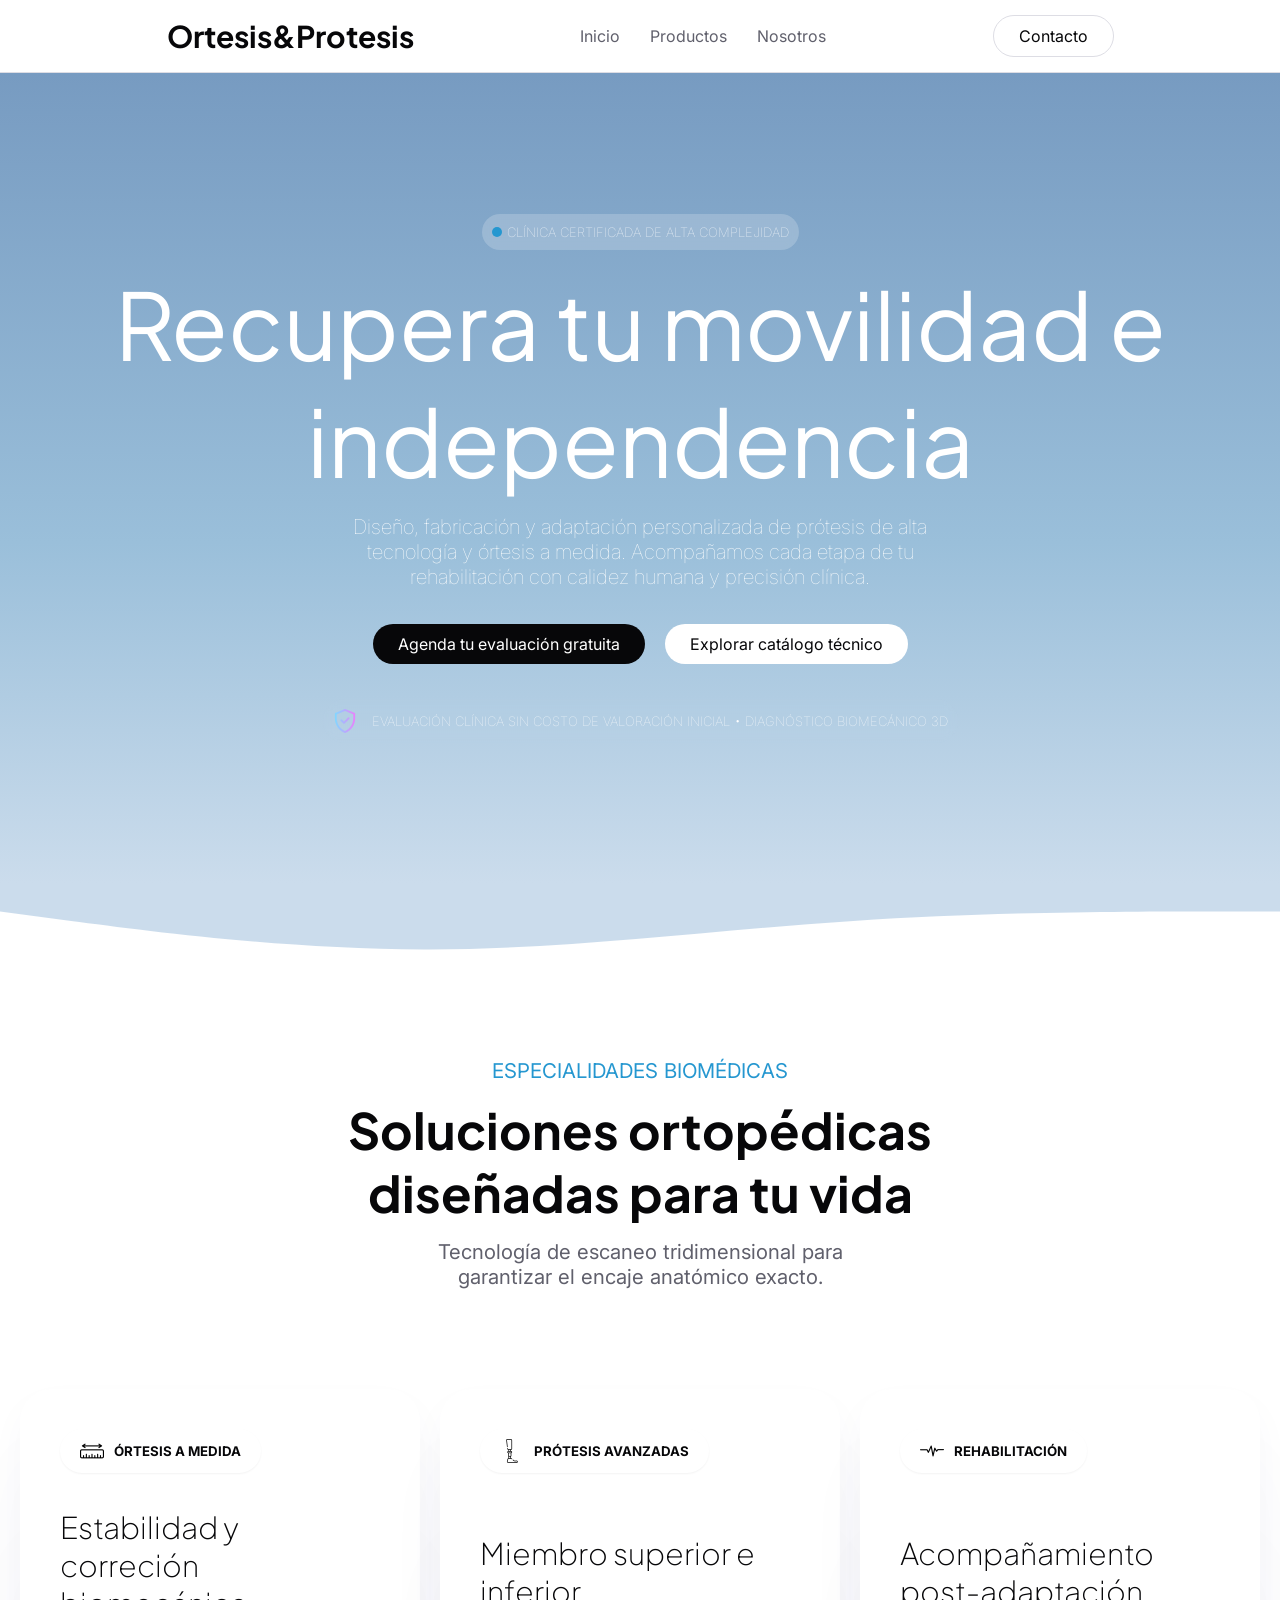
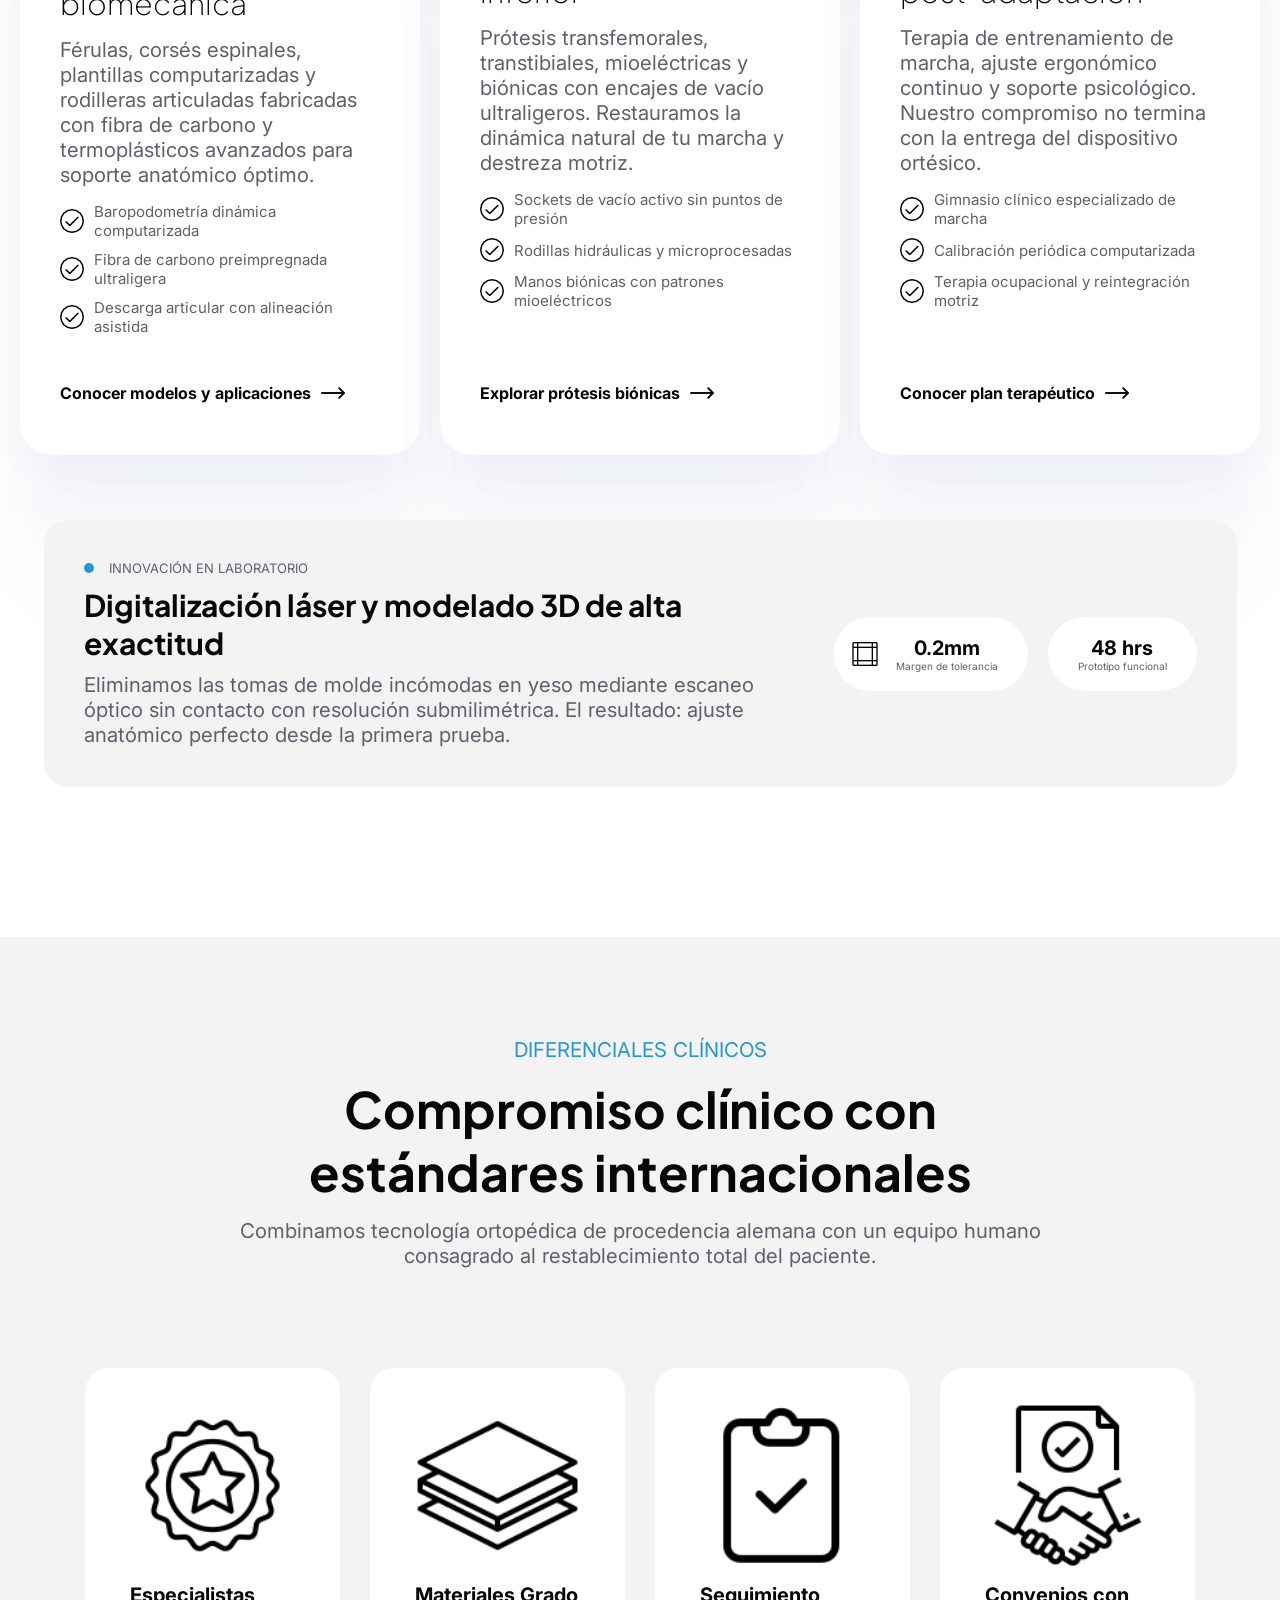
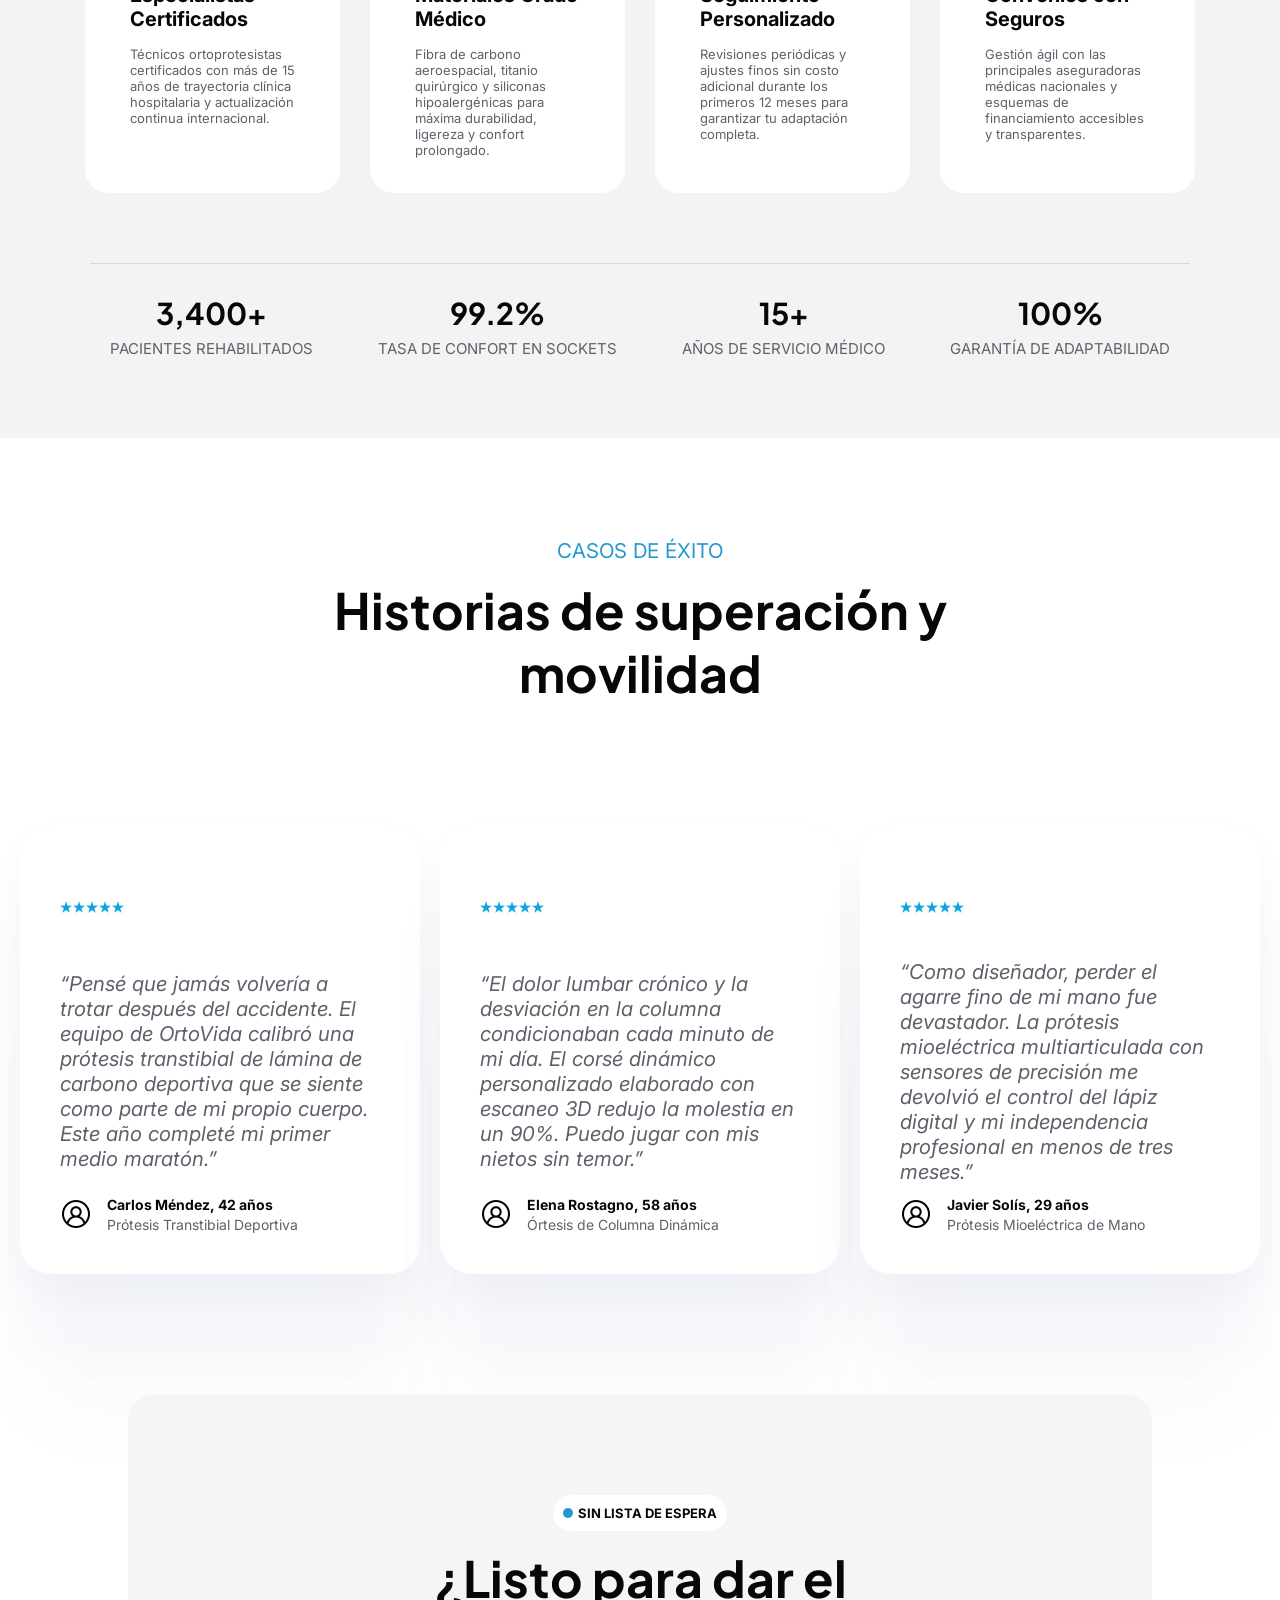
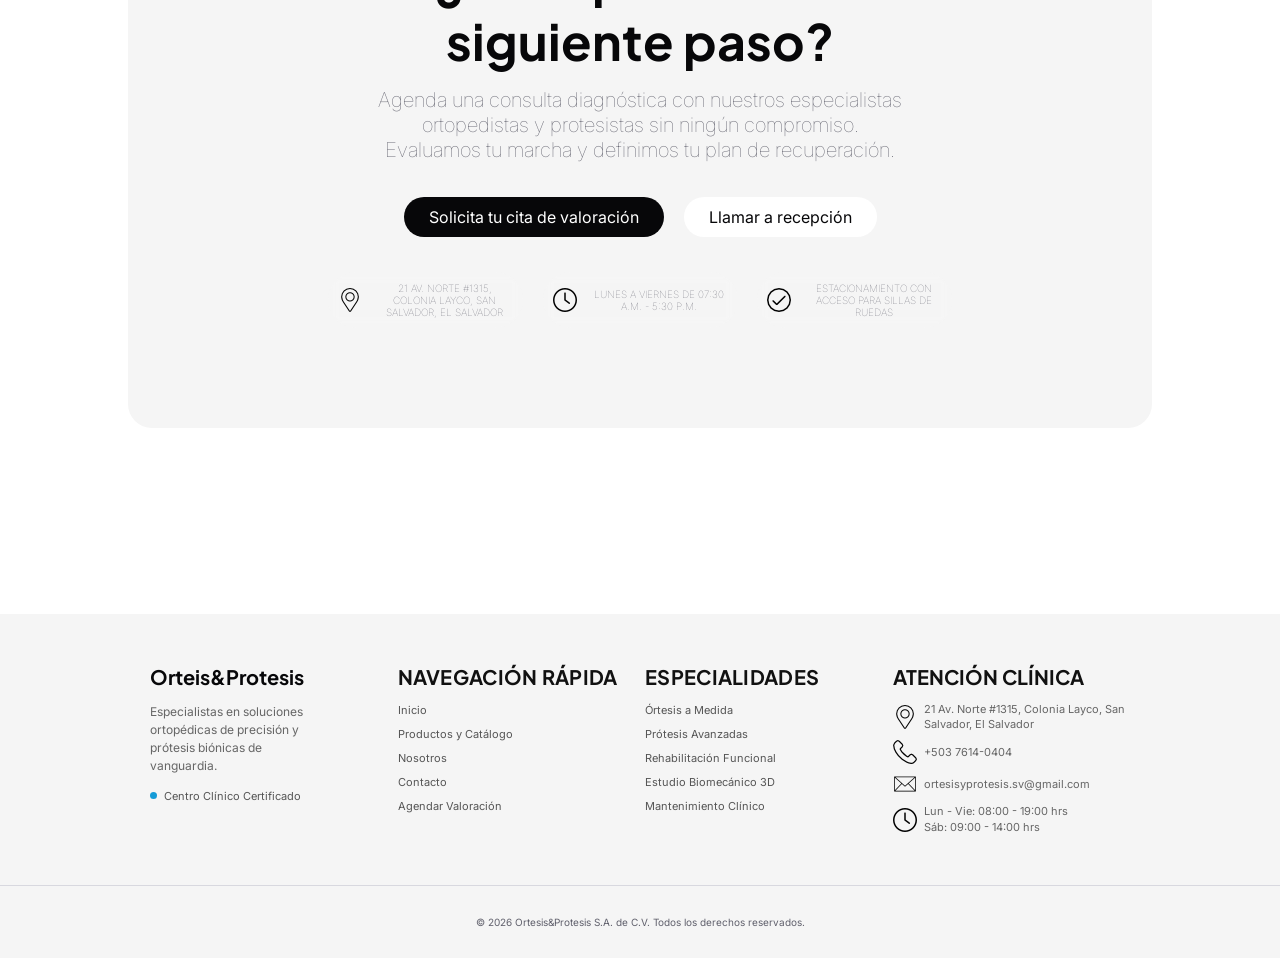
==== commit 517a1eff: "feat: agrega la pagina contactos, la estructura y además modifica iconos de index" ====
--- a/index.html
+++ b/index.html
@@ -37,7 +37,7 @@
     <section id="hero-section" class="container">
         <div class="hero">
             <div class="blur-button">
-                <div></div>
+                <div class="circulo-celeste"></div>
                 <p style="padding-left: 5px; padding-right: 0px;">clínica certificada de alta complejidad</p>
             </div>
 
@@ -51,11 +51,7 @@
             </div>
 
             <div class="blur-button" id="blur-button-no">
-                <svg width="11" height="14" viewBox="0 0 11 14" fill="none" xmlns="http://www.w3.org/2000/svg">
-                    <path
-                        d="M4.63333 9.03333L8.4 5.26667L7.45 4.31667L4.63333 7.13333L3.23333 5.73333L2.28333 6.68333L4.63333 9.03333ZM5.33333 13.3333C3.78889 12.9444 2.51389 12.0583 1.50833 10.675C0.502778 9.29167 0 7.75556 0 6.06667V2L5.33333 0L10.6667 2V6.06667C10.6667 7.75556 10.1639 9.29167 9.15833 10.675C8.15278 12.0583 6.87778 12.9444 5.33333 13.3333ZM5.33333 11.9333C6.48889 11.5667 7.44444 10.8333 8.2 9.73333C8.95555 8.63333 9.33333 7.41111 9.33333 6.06667V2.91667L5.33333 1.41667L1.33333 2.91667V6.06667C1.33333 7.41111 1.71111 8.63333 2.46667 9.73333C3.22222 10.8333 4.17778 11.5667 5.33333 11.9333Z"
-                        fill="#2597D0" />
-                </svg>
+                <img src="img/inicio/seguro.png" alt="icono se seguro">
 
                 <p style="padding-left: 15px; padding-right: 0px;">Evaluación clínica sin costo de valoración inicial •
                     Diagnóstico biomecánico 3D</p>
@@ -82,11 +78,7 @@
 
                 <div class="card">
                     <div class="card-encabezado">
-                        <svg width="15" height="9" viewBox="0 0 15 9" fill="none" xmlns="http://www.w3.org/2000/svg">
-                            <path
-                                d="M1.5 9C1.0875 9 0.734375 8.85312 0.440625 8.55937C0.146875 8.26562 0 7.9125 0 7.5V1.5C0 1.0875 0.146875 0.734375 0.440625 0.440625C0.734375 0.146875 1.0875 0 1.5 0H13.5C13.9125 0 14.2656 0.146875 14.5594 0.440625C14.8531 0.734375 15 1.0875 15 1.5V7.5C15 7.9125 14.8531 8.26562 14.5594 8.55937C14.2656 8.85312 13.9125 9 13.5 9H1.5ZM1.5 7.5H13.5V1.5H11.25V4.5H9.75V1.5H8.25V4.5H6.75V1.5H5.25V4.5H3.75V1.5H1.5V7.5ZM3.75 4.5H5.25H3.75ZM6.75 4.5H8.25H6.75ZM9.75 4.5H11.25H9.75Z"
-                                fill="#2597D0" />
-                        </svg>
+                        <img src="img/inicio/medida.png" alt="imagen de regla">
 
                         <h5>órtesis a medida</h5>
                     </div>
@@ -100,33 +92,18 @@
                             anatómico óptimo.</p>
                         <ul>
                             <div class="lista">
-                                <svg width="17" height="19" viewBox="0 0 17 19" fill="none"
-                                    xmlns="http://www.w3.org/2000/svg">
-                                    <path
-                                        d="M7.16667 14.1667L13.0417 8.29167L11.875 7.125L7.16667 11.8333L4.79167 9.45833L3.625 10.625L7.16667 14.1667ZM8.33333 18.6667C7.18056 18.6667 6.09722 18.4479 5.08333 18.0104C4.06944 17.5729 3.1875 16.9792 2.4375 16.2292C1.6875 15.4792 1.09375 14.5972 0.65625 13.5833C0.21875 12.5694 0 11.4861 0 10.3333C0 9.18056 0.21875 8.09722 0.65625 7.08333C1.09375 6.06944 1.6875 5.1875 2.4375 4.4375C3.1875 3.6875 4.06944 3.09375 5.08333 2.65625C6.09722 2.21875 7.18056 2 8.33333 2C9.48611 2 10.5694 2.21875 11.5833 2.65625C12.5972 3.09375 13.4792 3.6875 14.2292 4.4375C14.9792 5.1875 15.5729 6.06944 16.0104 7.08333C16.4479 8.09722 16.6667 9.18056 16.6667 10.3333C16.6667 11.4861 16.4479 12.5694 16.0104 13.5833C15.5729 14.5972 14.9792 15.4792 14.2292 16.2292C13.4792 16.9792 12.5972 17.5729 11.5833 18.0104C10.5694 18.4479 9.48611 18.6667 8.33333 18.6667ZM8.33333 17C10.1944 17 11.7708 16.3542 13.0625 15.0625C14.3542 13.7708 15 12.1944 15 10.3333C15 8.47222 14.3542 6.89583 13.0625 5.60417C11.7708 4.3125 10.1944 3.66667 8.33333 3.66667C6.47222 3.66667 4.89583 4.3125 3.60417 5.60417C2.3125 6.89583 1.66667 8.47222 1.66667 10.3333C1.66667 12.1944 2.3125 13.7708 3.60417 15.0625C4.89583 16.3542 6.47222 17 8.33333 17Z"
-                                        fill="#2597D0" />
-                                </svg>
+                                <img src="img/inicio/check.png" alt="icono de check">
                                 <li>Baropodometría dinámica
                                     computarizada</li>
                             </div>
 
                             <div class="lista">
-                                <svg width="17" height="19" viewBox="0 0 17 19" fill="none"
-                                    xmlns="http://www.w3.org/2000/svg">
-                                    <path
-                                        d="M7.16667 14.1667L13.0417 8.29167L11.875 7.125L7.16667 11.8333L4.79167 9.45833L3.625 10.625L7.16667 14.1667ZM8.33333 18.6667C7.18056 18.6667 6.09722 18.4479 5.08333 18.0104C4.06944 17.5729 3.1875 16.9792 2.4375 16.2292C1.6875 15.4792 1.09375 14.5972 0.65625 13.5833C0.21875 12.5694 0 11.4861 0 10.3333C0 9.18056 0.21875 8.09722 0.65625 7.08333C1.09375 6.06944 1.6875 5.1875 2.4375 4.4375C3.1875 3.6875 4.06944 3.09375 5.08333 2.65625C6.09722 2.21875 7.18056 2 8.33333 2C9.48611 2 10.5694 2.21875 11.5833 2.65625C12.5972 3.09375 13.4792 3.6875 14.2292 4.4375C14.9792 5.1875 15.5729 6.06944 16.0104 7.08333C16.4479 8.09722 16.6667 9.18056 16.6667 10.3333C16.6667 11.4861 16.4479 12.5694 16.0104 13.5833C15.5729 14.5972 14.9792 15.4792 14.2292 16.2292C13.4792 16.9792 12.5972 17.5729 11.5833 18.0104C10.5694 18.4479 9.48611 18.6667 8.33333 18.6667ZM8.33333 17C10.1944 17 11.7708 16.3542 13.0625 15.0625C14.3542 13.7708 15 12.1944 15 10.3333C15 8.47222 14.3542 6.89583 13.0625 5.60417C11.7708 4.3125 10.1944 3.66667 8.33333 3.66667C6.47222 3.66667 4.89583 4.3125 3.60417 5.60417C2.3125 6.89583 1.66667 8.47222 1.66667 10.3333C1.66667 12.1944 2.3125 13.7708 3.60417 15.0625C4.89583 16.3542 6.47222 17 8.33333 17Z"
-                                        fill="#2597D0" />
-                                </svg>
+                                <img src="img/inicio/check.png" alt="icono de check">
                                 <li>Fibra de carbono preimpregnada
                                     ultraligera</li>
                             </div>
                             <div class="lista">
-                                <svg width="17" height="19" viewBox="0 0 17 19" fill="none"
-                                    xmlns="http://www.w3.org/2000/svg">
-                                    <path
-                                        d="M7.16667 14.1667L13.0417 8.29167L11.875 7.125L7.16667 11.8333L4.79167 9.45833L3.625 10.625L7.16667 14.1667ZM8.33333 18.6667C7.18056 18.6667 6.09722 18.4479 5.08333 18.0104C4.06944 17.5729 3.1875 16.9792 2.4375 16.2292C1.6875 15.4792 1.09375 14.5972 0.65625 13.5833C0.21875 12.5694 0 11.4861 0 10.3333C0 9.18056 0.21875 8.09722 0.65625 7.08333C1.09375 6.06944 1.6875 5.1875 2.4375 4.4375C3.1875 3.6875 4.06944 3.09375 5.08333 2.65625C6.09722 2.21875 7.18056 2 8.33333 2C9.48611 2 10.5694 2.21875 11.5833 2.65625C12.5972 3.09375 13.4792 3.6875 14.2292 4.4375C14.9792 5.1875 15.5729 6.06944 16.0104 7.08333C16.4479 8.09722 16.6667 9.18056 16.6667 10.3333C16.6667 11.4861 16.4479 12.5694 16.0104 13.5833C15.5729 14.5972 14.9792 15.4792 14.2292 16.2292C13.4792 16.9792 12.5972 17.5729 11.5833 18.0104C10.5694 18.4479 9.48611 18.6667 8.33333 18.6667ZM8.33333 17C10.1944 17 11.7708 16.3542 13.0625 15.0625C14.3542 13.7708 15 12.1944 15 10.3333C15 8.47222 14.3542 6.89583 13.0625 5.60417C11.7708 4.3125 10.1944 3.66667 8.33333 3.66667C6.47222 3.66667 4.89583 4.3125 3.60417 5.60417C2.3125 6.89583 1.66667 8.47222 1.66667 10.3333C1.66667 12.1944 2.3125 13.7708 3.60417 15.0625C4.89583 16.3542 6.47222 17 8.33333 17Z"
-                                        fill="#2597D0" />
-                                </svg>
+                                <img src="img/inicio/check.png" alt="icono de check">
                                 <li>Descarga articular con alineación
                                     asistida</li>
                             </div>
@@ -134,22 +111,14 @@
                     </div>
                     <div class="lista">
                         <a href="">Conocer modelos y aplicaciones</a>
-                        <svg width="12" height="12" viewBox="0 0 12 12" fill="none" xmlns="http://www.w3.org/2000/svg">
-                            <path
-                                d="M9.13125 6.75H0V5.25H9.13125L4.93125 1.05L6 0L12 6L6 12L4.93125 10.95L9.13125 6.75Z"
-                                fill="#070709" />
-                        </svg>
+                        <img src="img/inicio/flecha.png" alt="icono de flecha">
                     </div>
 
                 </div>
 
                 <div class="card">
                     <div class="card-encabezado">
-                        <svg width="15" height="9" viewBox="0 0 15 9" fill="none" xmlns="http://www.w3.org/2000/svg">
-                            <path
-                                d="M1.5 9C1.0875 9 0.734375 8.85312 0.440625 8.55937C0.146875 8.26562 0 7.9125 0 7.5V1.5C0 1.0875 0.146875 0.734375 0.440625 0.440625C0.734375 0.146875 1.0875 0 1.5 0H13.5C13.9125 0 14.2656 0.146875 14.5594 0.440625C14.8531 0.734375 15 1.0875 15 1.5V7.5C15 7.9125 14.8531 8.26562 14.5594 8.55937C14.2656 8.85312 13.9125 9 13.5 9H1.5ZM1.5 7.5H13.5V1.5H11.25V4.5H9.75V1.5H8.25V4.5H6.75V1.5H5.25V4.5H3.75V1.5H1.5V7.5ZM3.75 4.5H5.25H3.75ZM6.75 4.5H8.25H6.75ZM9.75 4.5H11.25H9.75Z"
-                                fill="#2597D0" />
-                        </svg>
+                        <img src="img/inicio/protesis.png" alt="icono de protesis">
 
                         <h5>PRÓTESIS AVANZADAS</h5>
                     </div>
@@ -164,33 +133,18 @@
                             destreza motriz.</p>
                         <ul>
                             <div class="lista">
-                                <svg width="17" height="19" viewBox="0 0 17 19" fill="none"
-                                    xmlns="http://www.w3.org/2000/svg">
-                                    <path
-                                        d="M7.16667 14.1667L13.0417 8.29167L11.875 7.125L7.16667 11.8333L4.79167 9.45833L3.625 10.625L7.16667 14.1667ZM8.33333 18.6667C7.18056 18.6667 6.09722 18.4479 5.08333 18.0104C4.06944 17.5729 3.1875 16.9792 2.4375 16.2292C1.6875 15.4792 1.09375 14.5972 0.65625 13.5833C0.21875 12.5694 0 11.4861 0 10.3333C0 9.18056 0.21875 8.09722 0.65625 7.08333C1.09375 6.06944 1.6875 5.1875 2.4375 4.4375C3.1875 3.6875 4.06944 3.09375 5.08333 2.65625C6.09722 2.21875 7.18056 2 8.33333 2C9.48611 2 10.5694 2.21875 11.5833 2.65625C12.5972 3.09375 13.4792 3.6875 14.2292 4.4375C14.9792 5.1875 15.5729 6.06944 16.0104 7.08333C16.4479 8.09722 16.6667 9.18056 16.6667 10.3333C16.6667 11.4861 16.4479 12.5694 16.0104 13.5833C15.5729 14.5972 14.9792 15.4792 14.2292 16.2292C13.4792 16.9792 12.5972 17.5729 11.5833 18.0104C10.5694 18.4479 9.48611 18.6667 8.33333 18.6667ZM8.33333 17C10.1944 17 11.7708 16.3542 13.0625 15.0625C14.3542 13.7708 15 12.1944 15 10.3333C15 8.47222 14.3542 6.89583 13.0625 5.60417C11.7708 4.3125 10.1944 3.66667 8.33333 3.66667C6.47222 3.66667 4.89583 4.3125 3.60417 5.60417C2.3125 6.89583 1.66667 8.47222 1.66667 10.3333C1.66667 12.1944 2.3125 13.7708 3.60417 15.0625C4.89583 16.3542 6.47222 17 8.33333 17Z"
-                                        fill="#2597D0" />
-                                </svg>
+                                <img src="img/inicio/check.png" alt="icono de check">
                                 <li>Sockets de vacío activo sin puntos
                                     de presión</li>
                             </div>
 
                             <div class="lista">
-                                <svg width="17" height="19" viewBox="0 0 17 19" fill="none"
-                                    xmlns="http://www.w3.org/2000/svg">
-                                    <path
-                                        d="M7.16667 14.1667L13.0417 8.29167L11.875 7.125L7.16667 11.8333L4.79167 9.45833L3.625 10.625L7.16667 14.1667ZM8.33333 18.6667C7.18056 18.6667 6.09722 18.4479 5.08333 18.0104C4.06944 17.5729 3.1875 16.9792 2.4375 16.2292C1.6875 15.4792 1.09375 14.5972 0.65625 13.5833C0.21875 12.5694 0 11.4861 0 10.3333C0 9.18056 0.21875 8.09722 0.65625 7.08333C1.09375 6.06944 1.6875 5.1875 2.4375 4.4375C3.1875 3.6875 4.06944 3.09375 5.08333 2.65625C6.09722 2.21875 7.18056 2 8.33333 2C9.48611 2 10.5694 2.21875 11.5833 2.65625C12.5972 3.09375 13.4792 3.6875 14.2292 4.4375C14.9792 5.1875 15.5729 6.06944 16.0104 7.08333C16.4479 8.09722 16.6667 9.18056 16.6667 10.3333C16.6667 11.4861 16.4479 12.5694 16.0104 13.5833C15.5729 14.5972 14.9792 15.4792 14.2292 16.2292C13.4792 16.9792 12.5972 17.5729 11.5833 18.0104C10.5694 18.4479 9.48611 18.6667 8.33333 18.6667ZM8.33333 17C10.1944 17 11.7708 16.3542 13.0625 15.0625C14.3542 13.7708 15 12.1944 15 10.3333C15 8.47222 14.3542 6.89583 13.0625 5.60417C11.7708 4.3125 10.1944 3.66667 8.33333 3.66667C6.47222 3.66667 4.89583 4.3125 3.60417 5.60417C2.3125 6.89583 1.66667 8.47222 1.66667 10.3333C1.66667 12.1944 2.3125 13.7708 3.60417 15.0625C4.89583 16.3542 6.47222 17 8.33333 17Z"
-                                        fill="#2597D0" />
-                                </svg>
+                                <img src="img/inicio/check.png" alt="icono de check">
                                 <li>Rodillas hidráulicas y
                                     microprocesadas</li>
                             </div>
                             <div class="lista">
-                                <svg width="17" height="19" viewBox="0 0 17 19" fill="none"
-                                    xmlns="http://www.w3.org/2000/svg">
-                                    <path
-                                        d="M7.16667 14.1667L13.0417 8.29167L11.875 7.125L7.16667 11.8333L4.79167 9.45833L3.625 10.625L7.16667 14.1667ZM8.33333 18.6667C7.18056 18.6667 6.09722 18.4479 5.08333 18.0104C4.06944 17.5729 3.1875 16.9792 2.4375 16.2292C1.6875 15.4792 1.09375 14.5972 0.65625 13.5833C0.21875 12.5694 0 11.4861 0 10.3333C0 9.18056 0.21875 8.09722 0.65625 7.08333C1.09375 6.06944 1.6875 5.1875 2.4375 4.4375C3.1875 3.6875 4.06944 3.09375 5.08333 2.65625C6.09722 2.21875 7.18056 2 8.33333 2C9.48611 2 10.5694 2.21875 11.5833 2.65625C12.5972 3.09375 13.4792 3.6875 14.2292 4.4375C14.9792 5.1875 15.5729 6.06944 16.0104 7.08333C16.4479 8.09722 16.6667 9.18056 16.6667 10.3333C16.6667 11.4861 16.4479 12.5694 16.0104 13.5833C15.5729 14.5972 14.9792 15.4792 14.2292 16.2292C13.4792 16.9792 12.5972 17.5729 11.5833 18.0104C10.5694 18.4479 9.48611 18.6667 8.33333 18.6667ZM8.33333 17C10.1944 17 11.7708 16.3542 13.0625 15.0625C14.3542 13.7708 15 12.1944 15 10.3333C15 8.47222 14.3542 6.89583 13.0625 5.60417C11.7708 4.3125 10.1944 3.66667 8.33333 3.66667C6.47222 3.66667 4.89583 4.3125 3.60417 5.60417C2.3125 6.89583 1.66667 8.47222 1.66667 10.3333C1.66667 12.1944 2.3125 13.7708 3.60417 15.0625C4.89583 16.3542 6.47222 17 8.33333 17Z"
-                                        fill="#2597D0" />
-                                </svg>
+                                <img src="img/inicio/check.png" alt="icono de check">
                                 <li>Manos biónicas con patrones
                                     mioeléctricos</li>
                             </div>
@@ -199,21 +153,13 @@
                     <div class="lista">
                         <a href="">Explorar prótesis biónicas</a>
 
-                        <svg width="12" height="12" viewBox="0 0 12 12" fill="none" xmlns="http://www.w3.org/2000/svg">
-                            <path
-                                d="M9.13125 6.75H0V5.25H9.13125L4.93125 1.05L6 0L12 6L6 12L4.93125 10.95L9.13125 6.75Z"
-                                fill="#070709" />
-                        </svg>
+                        <img src="img/inicio/flecha.png" alt="icono de flecha">
                     </div>
                 </div>
 
                 <div class="card">
                     <div class="card-encabezado">
-                        <svg width="15" height="9" viewBox="0 0 15 9" fill="none" xmlns="http://www.w3.org/2000/svg">
-                            <path
-                                d="M1.5 9C1.0875 9 0.734375 8.85312 0.440625 8.55937C0.146875 8.26562 0 7.9125 0 7.5V1.5C0 1.0875 0.146875 0.734375 0.440625 0.440625C0.734375 0.146875 1.0875 0 1.5 0H13.5C13.9125 0 14.2656 0.146875 14.5594 0.440625C14.8531 0.734375 15 1.0875 15 1.5V7.5C15 7.9125 14.8531 8.26562 14.5594 8.55937C14.2656 8.85312 13.9125 9 13.5 9H1.5ZM1.5 7.5H13.5V1.5H11.25V4.5H9.75V1.5H8.25V4.5H6.75V1.5H5.25V4.5H3.75V1.5H1.5V7.5ZM3.75 4.5H5.25H3.75ZM6.75 4.5H8.25H6.75ZM9.75 4.5H11.25H9.75Z"
-                                fill="#2597D0" />
-                        </svg>
+                        <img src="img/inicio/signo.png" alt="icono de signo">
 
                         <h5>REHABILITACIÓN</h5>
                     </div>
@@ -228,33 +174,18 @@
                             ortésico.</p>
                         <ul>
                             <div class="lista">
-                                <svg width="17" height="19" viewBox="0 0 17 19" fill="none"
-                                    xmlns="http://www.w3.org/2000/svg">
-                                    <path
-                                        d="M7.16667 14.1667L13.0417 8.29167L11.875 7.125L7.16667 11.8333L4.79167 9.45833L3.625 10.625L7.16667 14.1667ZM8.33333 18.6667C7.18056 18.6667 6.09722 18.4479 5.08333 18.0104C4.06944 17.5729 3.1875 16.9792 2.4375 16.2292C1.6875 15.4792 1.09375 14.5972 0.65625 13.5833C0.21875 12.5694 0 11.4861 0 10.3333C0 9.18056 0.21875 8.09722 0.65625 7.08333C1.09375 6.06944 1.6875 5.1875 2.4375 4.4375C3.1875 3.6875 4.06944 3.09375 5.08333 2.65625C6.09722 2.21875 7.18056 2 8.33333 2C9.48611 2 10.5694 2.21875 11.5833 2.65625C12.5972 3.09375 13.4792 3.6875 14.2292 4.4375C14.9792 5.1875 15.5729 6.06944 16.0104 7.08333C16.4479 8.09722 16.6667 9.18056 16.6667 10.3333C16.6667 11.4861 16.4479 12.5694 16.0104 13.5833C15.5729 14.5972 14.9792 15.4792 14.2292 16.2292C13.4792 16.9792 12.5972 17.5729 11.5833 18.0104C10.5694 18.4479 9.48611 18.6667 8.33333 18.6667ZM8.33333 17C10.1944 17 11.7708 16.3542 13.0625 15.0625C14.3542 13.7708 15 12.1944 15 10.3333C15 8.47222 14.3542 6.89583 13.0625 5.60417C11.7708 4.3125 10.1944 3.66667 8.33333 3.66667C6.47222 3.66667 4.89583 4.3125 3.60417 5.60417C2.3125 6.89583 1.66667 8.47222 1.66667 10.3333C1.66667 12.1944 2.3125 13.7708 3.60417 15.0625C4.89583 16.3542 6.47222 17 8.33333 17Z"
-                                        fill="#2597D0" />
-                                </svg>
+                                <img src="img/inicio/check.png" alt="icono de check">
                                 <li>Gimnasio clínico especializado de
                                     marcha</li>
                             </div>
 
                             <div class="lista">
-                                <svg width="17" height="19" viewBox="0 0 17 19" fill="none"
-                                    xmlns="http://www.w3.org/2000/svg">
-                                    <path
-                                        d="M7.16667 14.1667L13.0417 8.29167L11.875 7.125L7.16667 11.8333L4.79167 9.45833L3.625 10.625L7.16667 14.1667ZM8.33333 18.6667C7.18056 18.6667 6.09722 18.4479 5.08333 18.0104C4.06944 17.5729 3.1875 16.9792 2.4375 16.2292C1.6875 15.4792 1.09375 14.5972 0.65625 13.5833C0.21875 12.5694 0 11.4861 0 10.3333C0 9.18056 0.21875 8.09722 0.65625 7.08333C1.09375 6.06944 1.6875 5.1875 2.4375 4.4375C3.1875 3.6875 4.06944 3.09375 5.08333 2.65625C6.09722 2.21875 7.18056 2 8.33333 2C9.48611 2 10.5694 2.21875 11.5833 2.65625C12.5972 3.09375 13.4792 3.6875 14.2292 4.4375C14.9792 5.1875 15.5729 6.06944 16.0104 7.08333C16.4479 8.09722 16.6667 9.18056 16.6667 10.3333C16.6667 11.4861 16.4479 12.5694 16.0104 13.5833C15.5729 14.5972 14.9792 15.4792 14.2292 16.2292C13.4792 16.9792 12.5972 17.5729 11.5833 18.0104C10.5694 18.4479 9.48611 18.6667 8.33333 18.6667ZM8.33333 17C10.1944 17 11.7708 16.3542 13.0625 15.0625C14.3542 13.7708 15 12.1944 15 10.3333C15 8.47222 14.3542 6.89583 13.0625 5.60417C11.7708 4.3125 10.1944 3.66667 8.33333 3.66667C6.47222 3.66667 4.89583 4.3125 3.60417 5.60417C2.3125 6.89583 1.66667 8.47222 1.66667 10.3333C1.66667 12.1944 2.3125 13.7708 3.60417 15.0625C4.89583 16.3542 6.47222 17 8.33333 17Z"
-                                        fill="#2597D0" />
-                                </svg>
+                                <img src="img/inicio/check.png" alt="icono de check">
                                 <li>Calibración periódica
                                     computarizada</li>
                             </div>
                             <div class="lista">
-                                <svg width="17" height="19" viewBox="0 0 17 19" fill="none"
-                                    xmlns="http://www.w3.org/2000/svg">
-                                    <path
-                                        d="M7.16667 14.1667L13.0417 8.29167L11.875 7.125L7.16667 11.8333L4.79167 9.45833L3.625 10.625L7.16667 14.1667ZM8.33333 18.6667C7.18056 18.6667 6.09722 18.4479 5.08333 18.0104C4.06944 17.5729 3.1875 16.9792 2.4375 16.2292C1.6875 15.4792 1.09375 14.5972 0.65625 13.5833C0.21875 12.5694 0 11.4861 0 10.3333C0 9.18056 0.21875 8.09722 0.65625 7.08333C1.09375 6.06944 1.6875 5.1875 2.4375 4.4375C3.1875 3.6875 4.06944 3.09375 5.08333 2.65625C6.09722 2.21875 7.18056 2 8.33333 2C9.48611 2 10.5694 2.21875 11.5833 2.65625C12.5972 3.09375 13.4792 3.6875 14.2292 4.4375C14.9792 5.1875 15.5729 6.06944 16.0104 7.08333C16.4479 8.09722 16.6667 9.18056 16.6667 10.3333C16.6667 11.4861 16.4479 12.5694 16.0104 13.5833C15.5729 14.5972 14.9792 15.4792 14.2292 16.2292C13.4792 16.9792 12.5972 17.5729 11.5833 18.0104C10.5694 18.4479 9.48611 18.6667 8.33333 18.6667ZM8.33333 17C10.1944 17 11.7708 16.3542 13.0625 15.0625C14.3542 13.7708 15 12.1944 15 10.3333C15 8.47222 14.3542 6.89583 13.0625 5.60417C11.7708 4.3125 10.1944 3.66667 8.33333 3.66667C6.47222 3.66667 4.89583 4.3125 3.60417 5.60417C2.3125 6.89583 1.66667 8.47222 1.66667 10.3333C1.66667 12.1944 2.3125 13.7708 3.60417 15.0625C4.89583 16.3542 6.47222 17 8.33333 17Z"
-                                        fill="#2597D0" />
-                                </svg>
+                                <img src="img/inicio/check.png" alt="icono de check">
                                 <li>Terapia ocupacional y
                                     reintegración motriz</li>
                             </div>
@@ -263,11 +194,7 @@
                     <div class="lista">
                         <a href="">Conocer plan terapéutico</a>
 
-                        <svg width="12" height="12" viewBox="0 0 12 12" fill="none" xmlns="http://www.w3.org/2000/svg">
-                            <path
-                                d="M9.13125 6.75H0V5.25H9.13125L4.93125 1.05L6 0L12 6L6 12L4.93125 10.95L9.13125 6.75Z"
-                                fill="#070709" />
-                        </svg>
+                        <img src="img/inicio/flecha.png" alt="icono de flecha">
                     </div>
                 </div>
             </div>
@@ -275,9 +202,7 @@
             <div class="caracteristicas">
                 <div class="carateristicas-1">
                     <div class="blur-button" id="blur-button-no">
-                        <svg width="8" height="8" viewBox="0 0 8 8" fill="none" xmlns="http://www.w3.org/2000/svg">
-                            <rect width="8" height="8" rx="4" fill="#2597D0" />
-                        </svg>
+                        <div class="circulo-celeste"></div>
 
 
                         <p style="padding-left: 15px; padding-right: 0px;">INNOVACIÓN EN LABORATORIO</p>
@@ -291,11 +216,7 @@
 
                 <div class="carateristas-top2">
                     <div>
-                        <svg width="27" height="27" viewBox="0 0 27 27" fill="none" xmlns="http://www.w3.org/2000/svg">
-                            <path
-                                d="M12 23.3L5.33333 19.4667C4.91111 19.2222 4.58333 18.9 4.35 18.5C4.11667 18.1 4 17.6556 4 17.1667V9.5C4 9.01111 4.11667 8.56667 4.35 8.16667C4.58333 7.76667 4.91111 7.44444 5.33333 7.2L12 3.36667C12.4222 3.12222 12.8667 3 13.3333 3C13.8 3 14.2444 3.12222 14.6667 3.36667L21.3333 7.2C21.7556 7.44444 22.0833 7.76667 22.3167 8.16667C22.55 8.56667 22.6667 9.01111 22.6667 9.5V17.1667C22.6667 17.6556 22.55 18.1 22.3167 18.5C22.0833 18.9 21.7556 19.2222 21.3333 19.4667L14.6667 23.3C14.2444 23.5444 13.8 23.6667 13.3333 23.6667C12.8667 23.6667 12.4222 23.5444 12 23.3ZM12 20.2333V14.1L6.66667 11V17.1667L12 20.2333ZM14.6667 20.2333L20 17.1667V11L14.6667 14.1V20.2333ZM0 6.66667V2.66667C0 1.93333 0.261111 1.30556 0.783333 0.783333C1.30556 0.261111 1.93333 0 2.66667 0H6.66667V2.66667H2.66667V6.66667H0ZM6.66667 26.6667H2.66667C1.93333 26.6667 1.30556 26.4056 0.783333 25.8833C0.261111 25.3611 0 24.7333 0 24V20H2.66667V24H6.66667V26.6667ZM20 26.6667V24H24V20H26.6667V24C26.6667 24.7333 26.4056 25.3611 25.8833 25.8833C25.3611 26.4056 24.7333 26.6667 24 26.6667H20ZM24 6.66667V2.66667H20V0H24C24.7333 0 25.3611 0.261111 25.8833 0.783333C26.4056 1.30556 26.6667 1.93333 26.6667 2.66667V6.66667H24ZM13.3333 11.8L18.6 8.7L13.3333 5.66667L8.06667 8.7L13.3333 11.8Z"
-                                fill="#2597D0" />
-                        </svg>
+                        <img src="img/inicio/margen2.png" alt="">
 
                         <div>
                             <h6>0.2mm</h6>
@@ -305,11 +226,7 @@
                     </div>
 
                     <div>
-                        <svg width="27" height="27" viewBox="0 0 27 27" fill="none" xmlns="http://www.w3.org/2000/svg">
-                            <path
-                                d="M13.3333 21.3333C15.5556 21.3333 17.4444 20.5556 19 19C20.5556 17.4444 21.3333 15.5556 21.3333 13.3333C21.3333 11.1111 20.5556 9.22222 19 7.66667C17.4444 6.11111 15.5556 5.33333 13.3333 5.33333V13.3333L7.66667 19C8.44444 19.7333 9.31667 20.3056 10.2833 20.7167C11.25 21.1278 12.2667 21.3333 13.3333 21.3333ZM13.3333 26.6667C11.4889 26.6667 9.75556 26.3167 8.13333 25.6167C6.51111 24.9167 5.1 23.9667 3.9 22.7667C2.7 21.5667 1.75 20.1556 1.05 18.5333C0.35 16.9111 0 15.1778 0 13.3333C0 11.4889 0.35 9.75556 1.05 8.13333C1.75 6.51111 2.7 5.1 3.9 3.9C5.1 2.7 6.51111 1.75 8.13333 1.05C9.75556 0.35 11.4889 0 13.3333 0C15.1778 0 16.9111 0.35 18.5333 1.05C20.1556 1.75 21.5667 2.7 22.7667 3.9C23.9667 5.1 24.9167 6.51111 25.6167 8.13333C26.3167 9.75556 26.6667 11.4889 26.6667 13.3333C26.6667 15.1778 26.3167 16.9111 25.6167 18.5333C24.9167 20.1556 23.9667 21.5667 22.7667 22.7667C21.5667 23.9667 20.1556 24.9167 18.5333 25.6167C16.9111 26.3167 15.1778 26.6667 13.3333 26.6667ZM13.3333 24C16.3111 24 18.8333 22.9667 20.9 20.9C22.9667 18.8333 24 16.3111 24 13.3333C24 10.3556 22.9667 7.83333 20.9 5.76667C18.8333 3.7 16.3111 2.66667 13.3333 2.66667C10.3556 2.66667 7.83333 3.7 5.76667 5.76667C3.7 7.83333 2.66667 10.3556 2.66667 13.3333C2.66667 16.3111 3.7 18.8333 5.76667 20.9C7.83333 22.9667 10.3556 24 13.3333 24Z"
-                                fill="#2597D0" />
-                        </svg>
+                        <img src="img/inicio/reloj.png" alt="">
 
 
                         <div>
@@ -334,12 +251,7 @@
 
             <div class="compromiso-grid" id="compromiso">
                 <div class="card-compromiso">
-                    <svg width="48" height="48" viewBox="0 0 48 48" fill="none" xmlns="http://www.w3.org/2000/svg">
-                        <rect width="48" height="48" rx="24" fill="#F5F5F5" />
-                        <path
-                            d="M28.6667 27.4999C27.6945 27.4999 26.8681 27.1596 26.1875 26.4791C25.507 25.7985 25.1667 24.9721 25.1667 23.9999C25.1667 23.0277 25.507 22.2013 26.1875 21.5208C26.8681 20.8402 27.6945 20.4999 28.6667 20.4999C29.6389 20.4999 30.4653 20.8402 31.1459 21.5208C31.8264 22.2013 32.1667 23.0277 32.1667 23.9999C32.1667 24.9721 31.8264 25.7985 31.1459 26.4791C30.4653 27.1596 29.6389 27.4999 28.6667 27.4999ZM28.6667 25.1666C28.9973 25.1666 29.2743 25.0548 29.498 24.8312C29.7216 24.6076 29.8334 24.3305 29.8334 23.9999C29.8334 23.6694 29.7216 23.3923 29.498 23.1687C29.2743 22.9451 28.9973 22.8333 28.6667 22.8333C28.3362 22.8333 28.0591 22.9451 27.8355 23.1687C27.6118 23.3923 27.5 23.6694 27.5 23.9999C27.5 24.3305 27.6118 24.6076 27.8355 24.8312C28.0591 25.0548 28.3362 25.1666 28.6667 25.1666ZM21.6667 35.6666V32.2833C21.6667 31.8749 21.7639 31.4909 21.9584 31.1312C22.1528 30.7714 22.425 30.4846 22.775 30.2708C23.3973 29.9013 24.0535 29.5951 24.7438 29.352C25.4341 29.1089 26.1389 28.9291 26.8584 28.8124L28.6667 30.9999L30.475 28.8124C31.1945 28.9291 31.8945 29.1089 32.575 29.352C33.2556 29.5951 33.907 29.9013 34.5292 30.2708C34.8792 30.4846 35.1563 30.7714 35.3605 31.1312C35.5646 31.4909 35.6667 31.8749 35.6667 32.2833V35.6666H21.6667ZM23.9709 33.3333H27.5584L25.9834 31.4083C25.6334 31.5055 25.2931 31.6319 24.9625 31.7874C24.632 31.943 24.3014 32.1083 23.9709 32.2833V33.3333ZM29.775 33.3333H33.3334V32.2833C33.0223 32.0888 32.7014 31.9187 32.3709 31.7728C32.0403 31.627 31.7 31.5055 31.35 31.4083L29.775 33.3333ZM14.6667 33.3333C14.025 33.3333 13.4757 33.1048 13.0188 32.6478C12.5618 32.1909 12.3334 31.6416 12.3334 30.9999V14.6666C12.3334 14.0249 12.5618 13.4756 13.0188 13.0187C13.4757 12.5617 14.025 12.3333 14.6667 12.3333H31C31.6417 12.3333 32.191 12.5617 32.648 13.0187C33.1049 13.4756 33.3334 14.0249 33.3334 14.6666V20.4999C33.0223 20.111 32.682 19.7416 32.3125 19.3916C31.9431 19.0416 31.5056 18.8083 31 18.6916V14.6666H14.6667V30.9999H19.5084C19.45 31.2138 19.4063 31.4277 19.3771 31.6416C19.348 31.8555 19.3334 32.0694 19.3334 32.2833V33.3333H14.6667ZM17 19.3333H25.1667C25.6723 18.9444 26.2264 18.6527 26.8292 18.4583C27.432 18.2638 28.0445 18.1666 28.6667 18.1666V16.9999H17V19.3333ZM17 23.9999H22.8334C22.8334 23.5916 22.8771 23.193 22.9646 22.8041C23.0521 22.4152 23.1737 22.036 23.3292 21.6666H17V23.9999ZM17 28.6666H21.025C21.2389 28.4916 21.4674 28.336 21.7105 28.1999C21.9535 28.0638 22.2014 27.9374 22.4542 27.8208V26.3333H17V28.6666ZM14.6667 30.9999V14.6666V18.6624C14.6667 18.5069 14.6667 18.3853 14.6667 18.2978C14.6667 18.2103 14.6667 18.1666 14.6667 18.1666C14.6667 18.1666 14.6667 18.7353 14.6667 19.8728C14.6667 21.0103 14.6667 22.386 14.6667 23.9999C14.6667 24.5444 14.6667 25.0888 14.6667 25.6333C14.6667 26.1777 14.6667 26.7221 14.6667 27.2666C14.6667 27.4221 14.6667 27.5874 14.6667 27.7624C14.6667 27.9374 14.6667 28.1027 14.6667 28.2583C14.6667 28.7055 14.6667 29.1624 14.6667 29.6291C14.6667 30.0958 14.6667 30.5527 14.6667 30.9999Z"
-                            fill="#2597D0" />
-                    </svg>
+                    <img src="img/inicio/especialista.png" alt="icono de certificado">
                     <h4>Especialistas
                         Certificados</h4>
                     <p>Técnicos ortoprotesistas
@@ -350,12 +262,7 @@
                 </div>
 
                 <div class="card-compromiso">
-                    <svg width="48" height="48" viewBox="0 0 48 48" fill="none" xmlns="http://www.w3.org/2000/svg">
-                        <rect width="48" height="48" rx="24" fill="#F5F5F5" />
-                        <path
-                            d="M24 35.1125L13.5 26.9458L15.425 25.4875L24 32.1375L32.575 25.4875L34.5 26.9458L24 35.1125ZM24 29.2208L13.5 21.0541L24 12.8875L34.5 21.0541L24 29.2208ZM24 26.2458L30.7083 21.0541L24 15.8625L17.2917 21.0541L24 26.2458Z"
-                            fill="#2597D0" />
-                    </svg>
+                    <img src="img/inicio/materiales.png" alt="icono de materiales">
 
                     <h4>Materiales Grado
                         Médico</h4>
@@ -368,12 +275,7 @@
                 </div>
 
                 <div class="card-compromiso">
-                    <svg width="48" height="48" viewBox="0 0 48 48" fill="none" xmlns="http://www.w3.org/2000/svg">
-                        <rect width="48" height="48" rx="24" fill="#F5F5F5" />
-                        <path
-                            d="M22.8333 35.6083C21.3555 35.4527 19.9798 35.0492 18.7062 34.3979C17.4326 33.7465 16.3243 32.9006 15.3812 31.8604C14.4382 30.8201 13.6944 29.6291 13.15 28.2874C12.6055 26.9458 12.3333 25.5166 12.3333 23.9999C12.3333 22.2305 12.6882 20.5972 13.3979 19.0999C14.1076 17.6027 15.075 16.3194 16.3 15.2499H13.5V12.9166H20.5V19.9166H18.1666V16.7374C17.0972 17.593 16.2465 18.6479 15.6146 19.902C14.9826 21.1562 14.6666 22.5222 14.6666 23.9999C14.6666 26.3916 15.4493 28.4576 17.0146 30.1979C18.5798 31.9381 20.5194 32.9541 22.8333 33.2458V35.6083ZM22.3375 29.3666L17.4083 24.4083L19.0416 22.7749L22.3375 26.0708L28.9583 19.4499L30.5916 21.1124L22.3375 29.3666ZM27.5 35.0833V28.0833H29.8333V31.2624C30.9028 30.3874 31.7535 29.3277 32.3854 28.0833C33.0173 26.8388 33.3333 25.4777 33.3333 23.9999C33.3333 21.6083 32.5507 19.5423 30.9854 17.802C29.4201 16.0617 27.4805 15.0458 25.1666 14.7541V12.3916C28.1222 12.6833 30.6111 13.9277 32.6333 16.1249C34.6555 18.3222 35.6666 20.9472 35.6666 23.9999C35.6666 25.7694 35.3118 27.4027 34.6021 28.8999C33.8923 30.3972 32.925 31.6805 31.7 32.7499H34.5V35.0833H27.5Z"
-                            fill="#2597D0" />
-                    </svg>
+                    <img src="img/inicio/seguimiento.png" alt="icono de seguimiento">
 
                     <h4>Seguimiento
                         Personalizado</h4>
@@ -386,12 +288,7 @@
                 </div>
 
                 <div class="card-compromiso">
-                    <svg width="48" height="48" viewBox="0 0 48 48" fill="none" xmlns="http://www.w3.org/2000/svg">
-                        <rect width="48" height="48" rx="24" fill="#F5F5F5" />
-                        <path
-                            d="M15.8333 30.9999V22.8333H18.1667V30.9999H15.8333ZM22.8333 30.9999V22.8333H25.1667V30.9999H22.8333ZM12.3333 35.6666V33.3333H35.6667V35.6666H12.3333ZM29.8333 30.9999V22.8333H32.1667V30.9999H29.8333ZM12.3333 20.4999V18.1666L24 12.3333L35.6667 18.1666V20.4999H12.3333ZM17.525 18.1666H24H30.475H17.525ZM17.525 18.1666H30.475L24 14.9583L17.525 18.1666Z"
-                            fill="#2597D0" />
-                    </svg>
+                    <img src="img/inicio/convenio.png" alt="icono de convenio seguro">
 
 
                     <h4>Convenios con
@@ -437,24 +334,7 @@
 
                 <div class="card testimo">
                     <div class="card-encabezado testiborder">
-                        <svg width="200" height="15" viewBox="0 0 200 15" fill="none"
-                            xmlns="http://www.w3.org/2000/svg">
-                            <path
-                                d="M2.86875 14.25L4.0875 8.98125L0 5.4375L5.4 4.96875L7.5 0L9.6 4.96875L15 5.4375L10.9125 8.98125L12.1313 14.25L7.5 11.4563L2.86875 14.25Z"
-                                fill="#2597D0" />
-                            <path
-                                d="M21.8688 14.25L23.0875 8.98125L19 5.4375L24.4 4.96875L26.5 0L28.6 4.96875L34 5.4375L29.9125 8.98125L31.1313 14.25L26.5 11.4563L21.8688 14.25Z"
-                                fill="#2597D0" />
-                            <path
-                                d="M40.8688 14.25L42.0875 8.98125L38 5.4375L43.4 4.96875L45.5 0L47.6 4.96875L53 5.4375L48.9125 8.98125L50.1313 14.25L45.5 11.4563L40.8688 14.25Z"
-                                fill="#2597D0" />
-                            <path
-                                d="M59.8688 14.25L61.0875 8.98125L57 5.4375L62.4 4.96875L64.5 0L66.6 4.96875L72 5.4375L67.9125 8.98125L69.1313 14.25L64.5 11.4563L59.8688 14.25Z"
-                                fill="#2597D0" />
-                            <path
-                                d="M78.8688 14.25L80.0875 8.98125L76 5.4375L81.4 4.96875L83.5 0L85.6 4.96875L91 5.4375L86.9125 8.98125L88.1313 14.25L83.5 11.4563L78.8688 14.25Z"
-                                fill="#2597D0" />
-                        </svg>
+                        <img src="img/inicio/estrella2.png" alt="">
                     </div>
 
                     <div class="info-card">
@@ -467,12 +347,7 @@
                             completé mi primer medio maratón.”</p>
                     </div>
                     <div class="testi-persona">
-                        <svg width="48" height="48" viewBox="0 0 48 48" fill="none" xmlns="http://www.w3.org/2000/svg">
-                            <rect width="48" height="48" rx="24" fill="#E3E1EF" />
-                            <path
-                                d="M19.122 27.944C18.482 27.944 17.89 27.828 17.346 27.596C16.81 27.364 16.338 27.04 15.93 26.624C15.53 26.208 15.218 25.72 14.994 25.16C14.77 24.6 14.658 23.988 14.658 23.324C14.658 22.66 14.766 22.048 14.982 21.488C15.206 20.92 15.518 20.432 15.918 20.024C16.326 19.608 16.802 19.288 17.346 19.064C17.89 18.832 18.482 18.716 19.122 18.716C19.762 18.716 20.334 18.824 20.838 19.04C21.35 19.256 21.782 19.544 22.134 19.904C22.486 20.256 22.738 20.644 22.89 21.068L21.426 21.752C21.258 21.304 20.974 20.936 20.574 20.648C20.174 20.352 19.69 20.204 19.122 20.204C18.562 20.204 18.066 20.336 17.634 20.6C17.21 20.864 16.878 21.228 16.638 21.692C16.406 22.156 16.29 22.7 16.29 23.324C16.29 23.948 16.406 24.496 16.638 24.968C16.878 25.432 17.21 25.796 17.634 26.06C18.066 26.324 18.562 26.456 19.122 26.456C19.69 26.456 20.174 26.312 20.574 26.024C20.974 25.728 21.258 25.356 21.426 24.908L22.89 25.592C22.738 26.016 22.486 26.408 22.134 26.768C21.782 27.12 21.35 27.404 20.838 27.62C20.334 27.836 19.762 27.944 19.122 27.944ZM24.095 27.8V18.86H25.655L29.003 23.408H28.259L31.535 18.86H33.095V27.8H31.451V20.72L32.087 20.876L28.691 25.4H28.499L25.187 20.876L25.727 20.72V27.8H24.095Z"
-                                fill="#070709" />
-                        </svg>
+                        <img src="img/inicio/usuario.png" alt="">
                         <div>
                             <p>Carlos Méndez, 42 años</p>
                             <p>Prótesis Transtibial Deportiva</p>
@@ -483,24 +358,7 @@
 
                 <div class="card testimo">
                     <div class="card-encabezado testiborder">
-                        <svg width="200" height="15" viewBox="0 0 200 15" fill="none"
-                            xmlns="http://www.w3.org/2000/svg">
-                            <path
-                                d="M2.86875 14.25L4.0875 8.98125L0 5.4375L5.4 4.96875L7.5 0L9.6 4.96875L15 5.4375L10.9125 8.98125L12.1313 14.25L7.5 11.4563L2.86875 14.25Z"
-                                fill="#2597D0" />
-                            <path
-                                d="M21.8688 14.25L23.0875 8.98125L19 5.4375L24.4 4.96875L26.5 0L28.6 4.96875L34 5.4375L29.9125 8.98125L31.1313 14.25L26.5 11.4563L21.8688 14.25Z"
-                                fill="#2597D0" />
-                            <path
-                                d="M40.8688 14.25L42.0875 8.98125L38 5.4375L43.4 4.96875L45.5 0L47.6 4.96875L53 5.4375L48.9125 8.98125L50.1313 14.25L45.5 11.4563L40.8688 14.25Z"
-                                fill="#2597D0" />
-                            <path
-                                d="M59.8688 14.25L61.0875 8.98125L57 5.4375L62.4 4.96875L64.5 0L66.6 4.96875L72 5.4375L67.9125 8.98125L69.1313 14.25L64.5 11.4563L59.8688 14.25Z"
-                                fill="#2597D0" />
-                            <path
-                                d="M78.8688 14.25L80.0875 8.98125L76 5.4375L81.4 4.96875L83.5 0L85.6 4.96875L91 5.4375L86.9125 8.98125L88.1313 14.25L83.5 11.4563L78.8688 14.25Z"
-                                fill="#2597D0" />
-                        </svg>
+                        <img src="img/inicio/estrella2.png" alt="">
                     </div>
 
                     <div class="info-card">
@@ -513,12 +371,7 @@
                             con mis nietos sin temor.”</p>
                     </div>
                     <div class="testi-persona">
-                        <svg width="48" height="48" viewBox="0 0 48 48" fill="none" xmlns="http://www.w3.org/2000/svg">
-                            <rect width="48" height="48" rx="24" fill="#E3E1EF" />
-                            <path
-                                d="M17.3888 27.8V18.86H23.3288V20.3H19.0208V22.592H23.0888V24.032H19.0208V26.36H23.3288V27.8H17.3888ZM24.4056 27.8V18.86H27.7296C28.3376 18.86 28.8736 18.972 29.3376 19.196C29.8096 19.412 30.1776 19.732 30.4416 20.156C30.7056 20.572 30.8376 21.08 30.8376 21.68C30.8376 22.296 30.6896 22.82 30.3936 23.252C30.1056 23.684 29.7136 24.004 29.2176 24.212L31.2696 27.8H29.4216L27.2256 23.876L28.2816 24.5H26.0376V27.8H24.4056ZM26.0376 23.06H27.7536C28.0496 23.06 28.3056 23.004 28.5216 22.892C28.7376 22.772 28.9056 22.608 29.0256 22.4C29.1456 22.192 29.2056 21.952 29.2056 21.68C29.2056 21.4 29.1456 21.16 29.0256 20.96C28.9056 20.752 28.7376 20.592 28.5216 20.48C28.3056 20.36 28.0496 20.3 27.7536 20.3H26.0376V23.06Z"
-                                fill="#070709" />
-                        </svg>
+                        <img src="img/inicio/usuario.png" alt="icono de usuario">
 
                         <div>
                             <p>Elena Rostagno, 58 años</p>
@@ -530,24 +383,7 @@
 
                 <div class="card testimo">
                     <div class="card-encabezado testiborder">
-                        <svg width="200" height="15" viewBox="0 0 200 15" fill="none"
-                            xmlns="http://www.w3.org/2000/svg">
-                            <path
-                                d="M2.86875 14.25L4.0875 8.98125L0 5.4375L5.4 4.96875L7.5 0L9.6 4.96875L15 5.4375L10.9125 8.98125L12.1313 14.25L7.5 11.4563L2.86875 14.25Z"
-                                fill="#2597D0" />
-                            <path
-                                d="M21.8688 14.25L23.0875 8.98125L19 5.4375L24.4 4.96875L26.5 0L28.6 4.96875L34 5.4375L29.9125 8.98125L31.1313 14.25L26.5 11.4563L21.8688 14.25Z"
-                                fill="#2597D0" />
-                            <path
-                                d="M40.8688 14.25L42.0875 8.98125L38 5.4375L43.4 4.96875L45.5 0L47.6 4.96875L53 5.4375L48.9125 8.98125L50.1313 14.25L45.5 11.4563L40.8688 14.25Z"
-                                fill="#2597D0" />
-                            <path
-                                d="M59.8688 14.25L61.0875 8.98125L57 5.4375L62.4 4.96875L64.5 0L66.6 4.96875L72 5.4375L67.9125 8.98125L69.1313 14.25L64.5 11.4563L59.8688 14.25Z"
-                                fill="#2597D0" />
-                            <path
-                                d="M78.8688 14.25L80.0875 8.98125L76 5.4375L81.4 4.96875L83.5 0L85.6 4.96875L91 5.4375L86.9125 8.98125L88.1313 14.25L83.5 11.4563L78.8688 14.25Z"
-                                fill="#2597D0" />
-                        </svg>
+                        <img src="img/inicio/estrella2.png" alt="icono de usuario">
                     </div>
 
                     <div class="info-card">
@@ -560,12 +396,7 @@
                             menos de tres meses.”</p>
                     </div>
                     <div class="testi-persona">
-                        <svg width="48" height="48" viewBox="0 0 48 48" fill="none" xmlns="http://www.w3.org/2000/svg">
-                            <rect width="48" height="48" rx="24" fill="#E3E1EF" />
-                            <path
-                                d="M18.282 27.8V26.3H18.807C19.189 26.3 19.4945 26.19 19.7235 25.97C19.9525 25.75 20.067 25.456 20.067 25.088V18.86H21.702V25.025C21.702 25.583 21.5845 26.07 21.3495 26.486C21.1145 26.902 20.7795 27.225 20.3445 27.455C19.9095 27.685 19.397 27.8 18.807 27.8H18.282ZM26.466 27.944C25.904 27.944 25.3805 27.8405 24.8955 27.6335C24.4105 27.4265 23.9945 27.1365 23.6475 26.7635C23.3005 26.3905 23.044 25.957 22.878 25.463L24.237 24.869C24.457 25.387 24.7705 25.7905 25.1775 26.0795C25.5845 26.3685 26.044 26.513 26.556 26.513C26.844 26.513 27.0935 26.4675 27.3045 26.3765C27.5155 26.2855 27.68 26.1595 27.798 25.9985C27.916 25.8375 27.975 25.648 27.975 25.43C27.975 25.164 27.897 24.9455 27.741 24.7745C27.585 24.6035 27.349 24.469 27.033 24.371L25.317 23.819C24.625 23.599 24.1015 23.2745 23.7465 22.8455C23.3915 22.4165 23.214 21.908 23.214 21.32C23.214 20.806 23.3405 20.3535 23.5935 19.9625C23.8465 19.5715 24.199 19.266 24.651 19.046C25.103 18.826 25.621 18.716 26.205 18.716C26.741 18.716 27.2335 18.8095 27.6825 18.9965C28.1315 19.1835 28.5175 19.443 28.8405 19.775C29.1635 20.107 29.404 20.499 29.562 20.951L28.218 21.548C28.044 21.104 27.7805 20.7595 27.4275 20.5145C27.0745 20.2695 26.668 20.147 26.208 20.147C25.936 20.147 25.6955 20.192 25.4865 20.282C25.2775 20.372 25.116 20.5005 25.002 20.6675C24.888 20.8345 24.831 21.028 24.831 21.248C24.831 21.496 24.911 21.715 25.071 21.905C25.231 22.095 25.473 22.241 25.797 22.343L27.438 22.862C28.154 23.088 28.6905 23.406 29.0475 23.816C29.4045 24.226 29.583 24.73 29.583 25.328C29.583 25.838 29.4505 26.29 29.1855 26.684C28.9205 27.078 28.555 27.3865 28.089 27.6095C27.623 27.8325 27.082 27.944 26.466 27.944Z"
-                                fill="#070709" />
-                        </svg>
+                        <img src="img/inicio/usuario.png" alt="icono de usuario">
 
                         <div>
                             <p>Javier Solís, 29 años</p>
@@ -576,6 +407,7 @@
                 </div>
             </div>
         </div>
+
     </section>
 
     <section id="contact" class="container">
@@ -596,33 +428,22 @@
 
             <div class="soluciones-grid">
                 <div class="blur-button" id="blur-button-no">
-                    <svg width="14" height="14" viewBox="0 0 14 14" fill="none" xmlns="http://www.w3.org/2000/svg">
-                        <path
-                            d="M5.33333 6.66667C5.7 6.66667 6.01389 6.53611 6.275 6.275C6.53611 6.01389 6.66667 5.7 6.66667 5.33333C6.66667 4.96667 6.53611 4.65278 6.275 4.39167C6.01389 4.13056 5.7 4 5.33333 4C4.96667 4 4.65278 4.13056 4.39167 4.39167C4.13056 4.65278 4 4.96667 4 5.33333C4 5.7 4.13056 6.01389 4.39167 6.275C4.65278 6.53611 4.96667 6.66667 5.33333 6.66667ZM5.33333 11.5667C6.68889 10.3222 7.69444 9.19167 8.35 8.175C9.00556 7.15833 9.33333 6.25556 9.33333 5.46667C9.33333 4.25556 8.94722 3.26389 8.175 2.49167C7.40278 1.71944 6.45556 1.33333 5.33333 1.33333C4.21111 1.33333 3.26389 1.71944 2.49167 2.49167C1.71944 3.26389 1.33333 4.25556 1.33333 5.46667C1.33333 6.25556 1.66111 7.15833 2.31667 8.175C2.97222 9.19167 3.97778 10.3222 5.33333 11.5667ZM5.33333 13.3333C3.54444 11.8111 2.20833 10.3972 1.325 9.09167C0.441667 7.78611 0 6.57778 0 5.46667C0 3.8 0.536111 2.47222 1.60833 1.48333C2.68056 0.494444 3.92222 0 5.33333 0C6.74444 0 7.98611 0.494444 9.05833 1.48333C10.1306 2.47222 10.6667 3.8 10.6667 5.46667C10.6667 6.57778 10.225 7.78611 9.34167 9.09167C8.45833 10.3972 7.12222 11.8111 5.33333 13.3333Z"
-                            fill="#2597D0" />
-                    </svg>
+                    <img src="img/footer/direcc.png" alt="direccion">
 
 
                     <p style="padding-left: 15px; padding-right: 0px;" class="bp">21 Av. Norte #1315, Colonia Layco, San
                         Salvador, El Salvador</p>
                 </div>
                 <div class="blur-button" id="blur-button-no">
-                    <svg width="14" height="14" viewBox="0 0 14 14" fill="none" xmlns="http://www.w3.org/2000/svg">
-                        <path
-                            d="M8.86667 9.8L9.8 8.86667L7.33333 6.4V3.33333H6V6.93333L8.86667 9.8ZM6.66667 13.3333C5.74444 13.3333 4.87778 13.1583 4.06667 12.8083C3.25556 12.4583 2.55 11.9833 1.95 11.3833C1.35 10.7833 0.875 10.0778 0.525 9.26667C0.175 8.45555 0 7.58889 0 6.66667C0 5.74444 0.175 4.87778 0.525 4.06667C0.875 3.25556 1.35 2.55 1.95 1.95C2.55 1.35 3.25556 0.875 4.06667 0.525C4.87778 0.175 5.74444 0 6.66667 0C7.58889 0 8.45555 0.175 9.26667 0.525C10.0778 0.875 10.7833 1.35 11.3833 1.95C11.9833 2.55 12.4583 3.25556 12.8083 4.06667C13.1583 4.87778 13.3333 5.74444 13.3333 6.66667C13.3333 7.58889 13.1583 8.45555 12.8083 9.26667C12.4583 10.0778 11.9833 10.7833 11.3833 11.3833C10.7833 11.9833 10.0778 12.4583 9.26667 12.8083C8.45555 13.1583 7.58889 13.3333 6.66667 13.3333ZM6.66667 12C8.14444 12 9.40278 11.4806 10.4417 10.4417C11.4806 9.40278 12 8.14444 12 6.66667C12 5.18889 11.4806 3.93056 10.4417 2.89167C9.40278 1.85278 8.14444 1.33333 6.66667 1.33333C5.18889 1.33333 3.93056 1.85278 2.89167 2.89167C1.85278 3.93056 1.33333 5.18889 1.33333 6.66667C1.33333 8.14444 1.85278 9.40278 2.89167 10.4417C3.93056 11.4806 5.18889 12 6.66667 12Z"
-                            fill="#2597D0" />
-                    </svg>
-
-
-                    <p style="padding-left: 15px; padding-right: 0px;" class="bp">Lunes a Viernes de 08:00 a 19:00 hrs
+                    <img src="img/footer/reloj.png" alt="icono de reloj">
+
+                    <p style="padding-left: 15px; padding-right: 0px;" class="bp">Lunes a Viernes de 07:30 a.m. - 5:30
+                        p.m.
                     </p>
+
                 </div>
                 <div class="blur-button" id="blur-button-no">
-                    <svg width="14" height="14" viewBox="0 0 14 14" fill="none" xmlns="http://www.w3.org/2000/svg">
-                        <path
-                            d="M5.73333 9.73333L10.4333 5.03333L9.5 4.1L5.73333 7.86667L3.83333 5.96667L2.9 6.9L5.73333 9.73333ZM6.66667 13.3333C5.74444 13.3333 4.87778 13.1583 4.06667 12.8083C3.25556 12.4583 2.55 11.9833 1.95 11.3833C1.35 10.7833 0.875 10.0778 0.525 9.26667C0.175 8.45555 0 7.58889 0 6.66667C0 5.74444 0.175 4.87778 0.525 4.06667C0.875 3.25556 1.35 2.55 1.95 1.95C2.55 1.35 3.25556 0.875 4.06667 0.525C4.87778 0.175 5.74444 0 6.66667 0C7.58889 0 8.45555 0.175 9.26667 0.525C10.0778 0.875 10.7833 1.35 11.3833 1.95C11.9833 2.55 12.4583 3.25556 12.8083 4.06667C13.1583 4.87778 13.3333 5.74444 13.3333 6.66667C13.3333 7.58889 13.1583 8.45555 12.8083 9.26667C12.4583 10.0778 11.9833 10.7833 11.3833 11.3833C10.7833 11.9833 10.0778 12.4583 9.26667 12.8083C8.45555 13.1583 7.58889 13.3333 6.66667 13.3333ZM6.66667 12C8.15556 12 9.41667 11.4833 10.45 10.45C11.4833 9.41667 12 8.15556 12 6.66667C12 5.17778 11.4833 3.91667 10.45 2.88333C9.41667 1.85 8.15556 1.33333 6.66667 1.33333C5.17778 1.33333 3.91667 1.85 2.88333 2.88333C1.85 3.91667 1.33333 5.17778 1.33333 6.66667C1.33333 8.15556 1.85 9.41667 2.88333 10.45C3.91667 11.4833 5.17778 12 6.66667 12Z"
-                            fill="#2597D0" />
-                    </svg>
+                    <img src="img/inicio/check.png" alt="icono de un check">
 
 
                     <p style="padding-left: 15px; padding-right: 0px;" class="bp">Estacionamiento con acceso para sillas
@@ -674,41 +495,25 @@
             <h3>ATENCIÓN CLÍNICA</h3>
 
             <div class="footer-contact-item">
-                <svg width="14" height="17" viewBox="0 0 14 17" fill="none" xmlns="http://www.w3.org/2000/svg">
-                    <path
-                        d="M6.66667 8.33333C7.125 8.33333 7.51736 8.17014 7.84375 7.84375C8.17014 7.51736 8.33333 7.125 8.33333 6.66667C8.33333 6.20833 8.17014 5.81597 7.84375 5.48958C7.51736 5.16319 7.125 5 6.66667 5C6.20833 5 5.81597 5.16319 5.48958 5.48958C5.16319 5.81597 5 6.20833 5 6.66667C5 7.125 5.16319 7.51736 5.48958 7.84375C5.81597 8.17014 6.20833 8.33333 6.66667 8.33333ZM6.66667 14.4583C8.36111 12.9028 9.61806 11.4896 10.4375 10.2188C11.2569 8.94792 11.6667 7.81944 11.6667 6.83333C11.6667 5.31944 11.184 4.07986 10.2188 3.11458C9.25347 2.14931 8.06944 1.66667 6.66667 1.66667C5.26389 1.66667 4.07986 2.14931 3.11458 3.11458C2.14931 4.07986 1.66667 5.31944 1.66667 6.83333C1.66667 7.81944 2.07639 8.94792 2.89583 10.2188C3.71528 11.4896 4.97222 12.9028 6.66667 14.4583ZM6.66667 16.6667C4.43056 14.7639 2.76042 12.9965 1.65625 11.3646C0.552083 9.73264 0 8.22222 0 6.83333C0 4.75 0.670139 3.09028 2.01042 1.85417C3.35069 0.618055 4.90278 0 6.66667 0C8.43056 0 9.98264 0.618055 11.3229 1.85417C12.6632 3.09028 13.3333 4.75 13.3333 6.83333C13.3333 8.22222 12.7812 9.73264 11.6771 11.3646C10.5729 12.9965 8.90278 14.7639 6.66667 16.6667Z"
-                        fill="#2597D0" />
-                </svg>
+                <img src="img/footer/direcc.png" alt="direccion">
 
                 <span>21 Av. Norte #1315, Colonia Layco, San Salvador, El Salvador</span>
             </div>
 
             <div class="footer-contact-item">
-                <svg width="15" height="15" viewBox="0 0 15 15" fill="none" xmlns="http://www.w3.org/2000/svg">
-                    <path
-                        d="M14.125 15C12.3889 15 10.6736 14.6215 8.97917 13.8646C7.28472 13.1076 5.74306 12.0347 4.35417 10.6458C2.96528 9.25694 1.89236 7.71528 1.13542 6.02083C0.378472 4.32639 0 2.61111 0 0.875C0 0.625 0.0833333 0.416667 0.25 0.25C0.416667 0.0833333 0.625 0 0.875 0H4.25C4.44444 0 4.61806 0.0659722 4.77083 0.197917C4.92361 0.329861 5.01389 0.486111 5.04167 0.666667L5.58333 3.58333C5.61111 3.80556 5.60417 3.99306 5.5625 4.14583C5.52083 4.29861 5.44444 4.43056 5.33333 4.54167L3.3125 6.58333C3.59028 7.09722 3.92014 7.59375 4.30208 8.07292C4.68403 8.55208 5.10417 9.01389 5.5625 9.45833C5.99306 9.88889 6.44444 10.2882 6.91667 10.6562C7.38889 11.0243 7.88889 11.3611 8.41667 11.6667L10.375 9.70833C10.5 9.58333 10.6632 9.48958 10.8646 9.42708C11.066 9.36458 11.2639 9.34722 11.4583 9.375L14.3333 9.95833C14.5278 10.0139 14.6875 10.1146 14.8125 10.2604C14.9375 10.4062 15 10.5694 15 10.75V14.125C15 14.375 14.9167 14.5833 14.75 14.75C14.5833 14.9167 14.375 15 14.125 15ZM2.52083 5L3.89583 3.625L3.54167 1.66667H1.6875C1.75694 2.23611 1.85417 2.79861 1.97917 3.35417C2.10417 3.90972 2.28472 4.45833 2.52083 5ZM9.97917 12.4583C10.5208 12.6944 11.0729 12.8819 11.6354 13.0208C12.1979 13.1597 12.7639 13.25 13.3333 13.2917V11.4583L11.375 11.0625L9.97917 12.4583Z"
-                        fill="#2597D0" />
-                </svg>
+                <img src="img/footer/telefono.png" alt="icono de teléfono">
 
                 <span>+503 7614-0404</span>
             </div>
 
             <div class="footer-contact-item">
-                <svg width="17" height="14" viewBox="0 0 17 14" fill="none" xmlns="http://www.w3.org/2000/svg">
-                    <path
-                        d="M1.66667 13.3333C1.20833 13.3333 0.815972 13.1701 0.489583 12.8438C0.163194 12.5174 0 12.125 0 11.6667V1.66667C0 1.20833 0.163194 0.815972 0.489583 0.489583C0.815972 0.163194 1.20833 0 1.66667 0H15C15.4583 0 15.8507 0.163194 16.1771 0.489583C16.5035 0.815972 16.6667 1.20833 16.6667 1.66667V11.6667C16.6667 12.125 16.5035 12.5174 16.1771 12.8438C15.8507 13.1701 15.4583 13.3333 15 13.3333H1.66667ZM8.33333 7.5L1.66667 3.33333V11.6667H15V3.33333L8.33333 7.5ZM8.33333 5.83333L15 1.66667H1.66667L8.33333 5.83333ZM1.66667 3.33333V1.66667V3.33333V11.6667V3.33333Z"
-                        fill="#2597D0" />
-                </svg>
+                <img src="img/footer/email.png" alt="icono de teléfono">
 
                 <span>ortesisyprotesis.sv@gmail.com</span>
             </div>
 
             <div class="footer-contact-item">
-                <svg width="17" height="17" viewBox="0 0 17 17" fill="none" xmlns="http://www.w3.org/2000/svg">
-                    <path
-                        d="M11.0833 12.25L12.25 11.0833L9.16667 8V4.16667H7.5V8.66667L11.0833 12.25ZM8.33333 16.6667C7.18056 16.6667 6.09722 16.4479 5.08333 16.0104C4.06944 15.5729 3.1875 14.9792 2.4375 14.2292C1.6875 13.4792 1.09375 12.5972 0.65625 11.5833C0.21875 10.5694 0 9.48611 0 8.33333C0 7.18056 0.21875 6.09722 0.65625 5.08333C1.09375 4.06944 1.6875 3.1875 2.4375 2.4375C3.1875 1.6875 4.06944 1.09375 5.08333 0.65625C6.09722 0.21875 7.18056 0 8.33333 0C9.48611 0 10.5694 0.21875 11.5833 0.65625C12.5972 1.09375 13.4792 1.6875 14.2292 2.4375C14.9792 3.1875 15.5729 4.06944 16.0104 5.08333C16.4479 6.09722 16.6667 7.18056 16.6667 8.33333C16.6667 9.48611 16.4479 10.5694 16.0104 11.5833C15.5729 12.5972 14.9792 13.4792 14.2292 14.2292C13.4792 14.9792 12.5972 15.5729 11.5833 16.0104C10.5694 16.4479 9.48611 16.6667 8.33333 16.6667ZM8.33333 15C10.1806 15 11.7535 14.3507 13.0521 13.0521C14.3507 11.7535 15 10.1806 15 8.33333C15 6.48611 14.3507 4.91319 13.0521 3.61458C11.7535 2.31597 10.1806 1.66667 8.33333 1.66667C6.48611 1.66667 4.91319 2.31597 3.61458 3.61458C2.31597 4.91319 1.66667 6.48611 1.66667 8.33333C1.66667 10.1806 2.31597 11.7535 3.61458 13.0521C4.91319 14.3507 6.48611 15 8.33333 15Z"
-                        fill="#2597D0" />
-                </svg>
+                <img src="img/footer/reloj.png" alt="">
 
                 <span>Lun - Vie: 08:00 - 19:00 hrs<br>
                     Sáb: 09:00 - 14:00 hrs</span>
@@ -716,8 +521,8 @@
         </div>
     </footer>
     <div class="derechos">
-            <p>© 2026 Ortesis&Protesis S.A. de C.V. Todos los derechos reservados.</p>
-        </div>
+        <p>© 2026 Ortesis&Protesis S.A. de C.V. Todos los derechos reservados.</p>
+    </div>
 </body>
 
 </html>
--- a/css/base.css
+++ b/css/base.css
@@ -20,6 +20,10 @@
     --size-tittle-primary: 100px
 }
 
+html {
+    overscroll-behavior: none;
+}
+
 * {
     box-sizing: border-box;
 }
@@ -40,7 +44,7 @@
     border-bottom: 1px solid var(--color-border);
 }
 
-header>*{
+header>* {
     display: inline-block;
     margin: 0px;
 }
@@ -126,15 +130,15 @@
     transition: transform 0.3s ease, opacity 0.3s ease;
 }
 
-.menu-toggle:checked ~ .hamburger span:nth-child(1) {
+.menu-toggle:checked~.hamburger span:nth-child(1) {
     transform: translateY(8.5px) rotate(45deg);
 }
 
-.menu-toggle:checked ~ .hamburger span:nth-child(2) {
+.menu-toggle:checked~.hamburger span:nth-child(2) {
     opacity: 0;
 }
 
-.menu-toggle:checked ~ .hamburger span:nth-child(3) {
+.menu-toggle:checked~.hamburger span:nth-child(3) {
     transform: translateY(-8.5px) rotate(-45deg);
 }
 
@@ -227,7 +231,7 @@
 
 .footer-contact-item {
     display: flex;
-    align-items: flex-start;
+    align-items: center;
     gap: 7px;
     font-size: 11px;
     line-height: 1.4;
--- a/css/inicio.css
+++ b/css/inicio.css
@@ -27,7 +27,7 @@
     backdrop-filter: blur(6px);
     border-radius: var(--radius-pill);
     padding: 10px 10px;
-    display: flex;
+    display: flex !important;
     align-items: center;
 }
 
@@ -36,6 +36,13 @@
 }
 
 .blur-button>div {
+    width: 10px;
+    height: 10px;
+    background: #2597D0;
+    border-radius: 9999px;
+}
+
+.circulo-celeste{
     width: 10px;
     height: 10px;
     background: #2597D0;
@@ -427,7 +434,6 @@
     font-size: 10px !important;
 }
 
-/* Celulares */
 @media (max-width: 956px) {
     .contact-buttons {
         flex-direction: column;
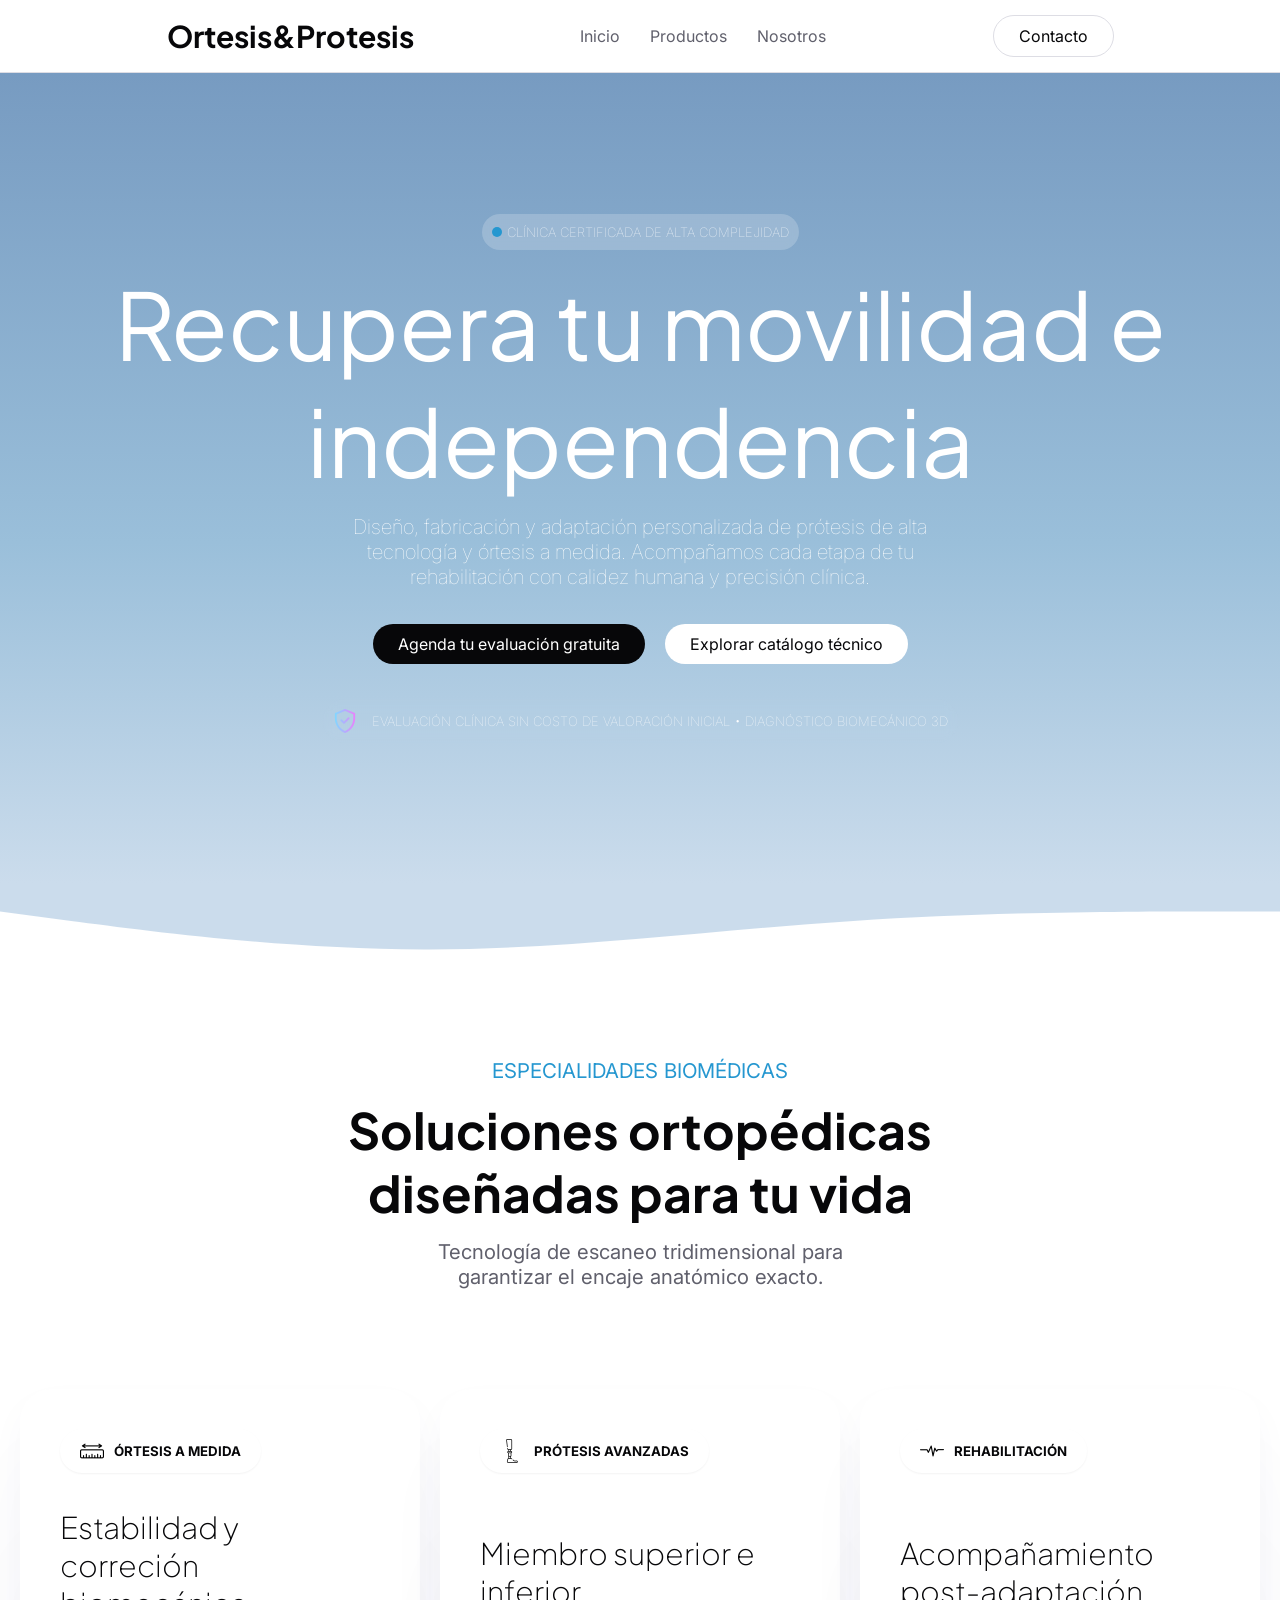
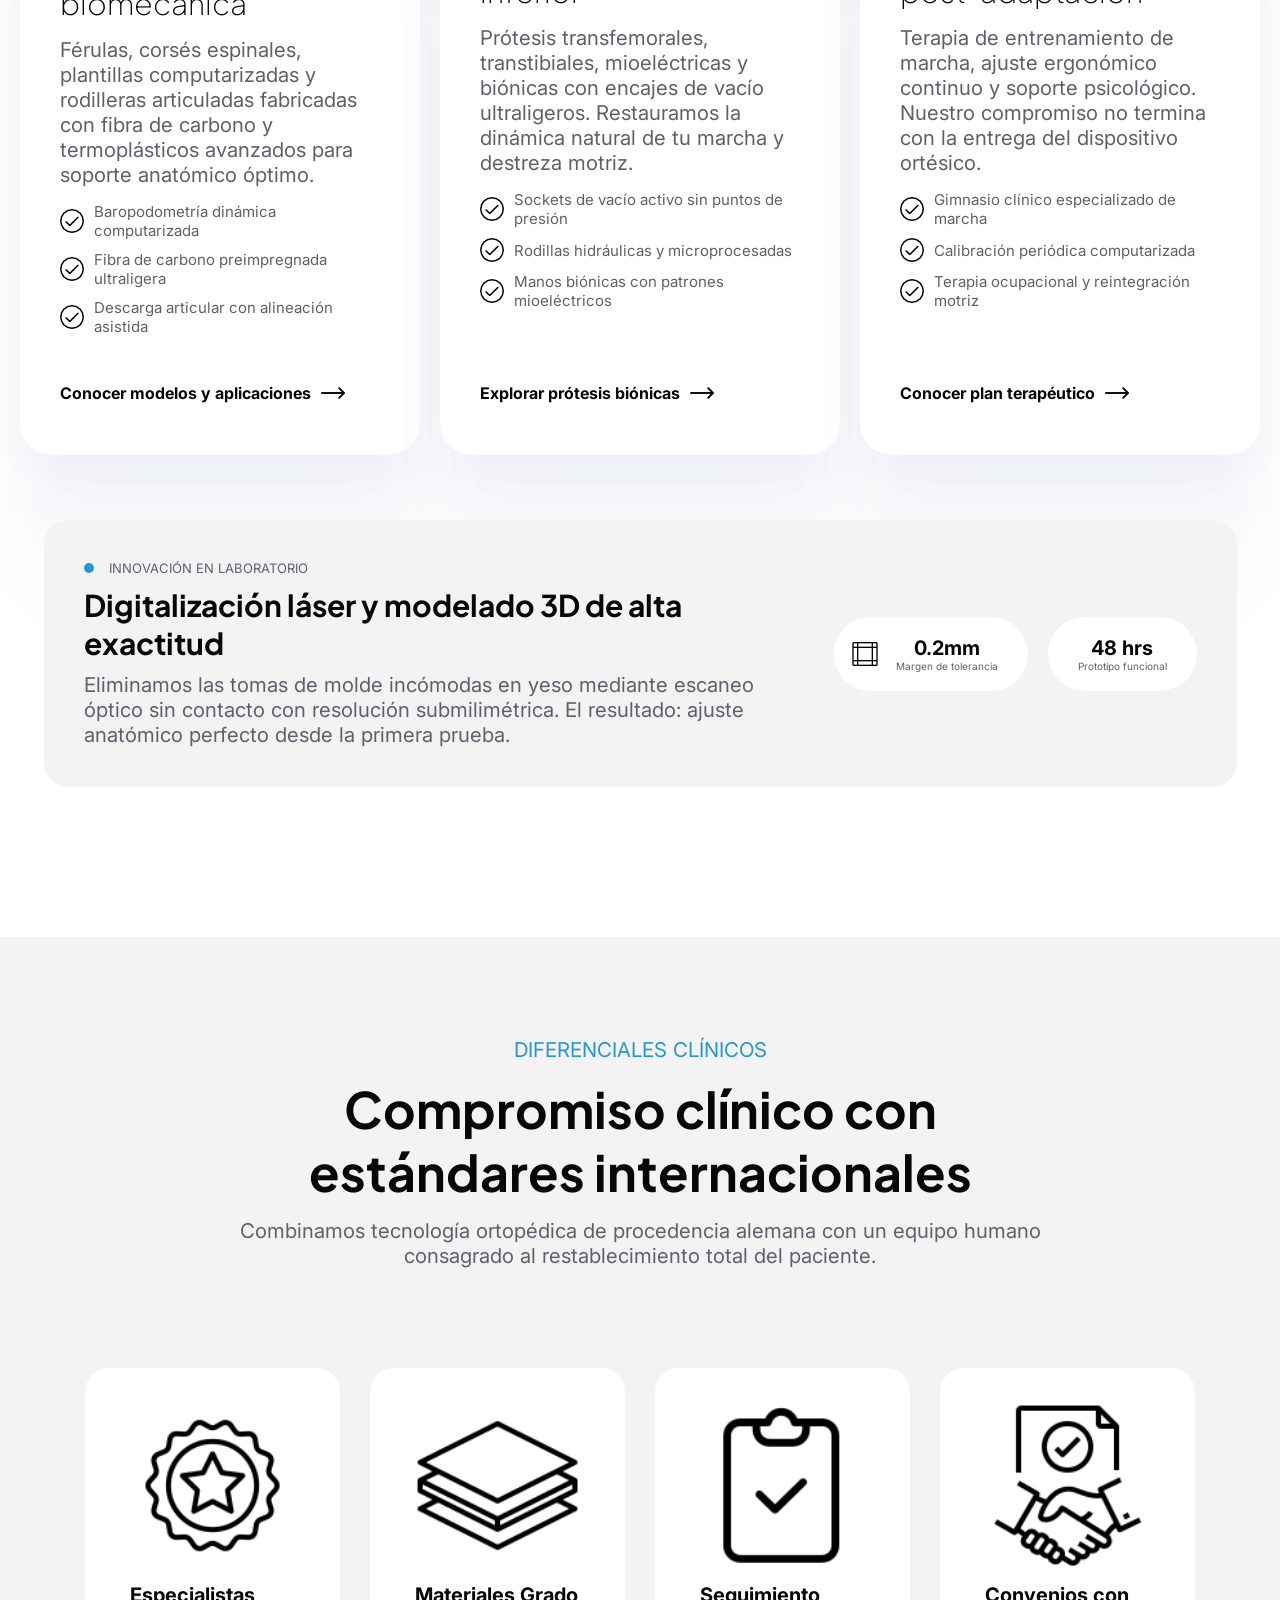
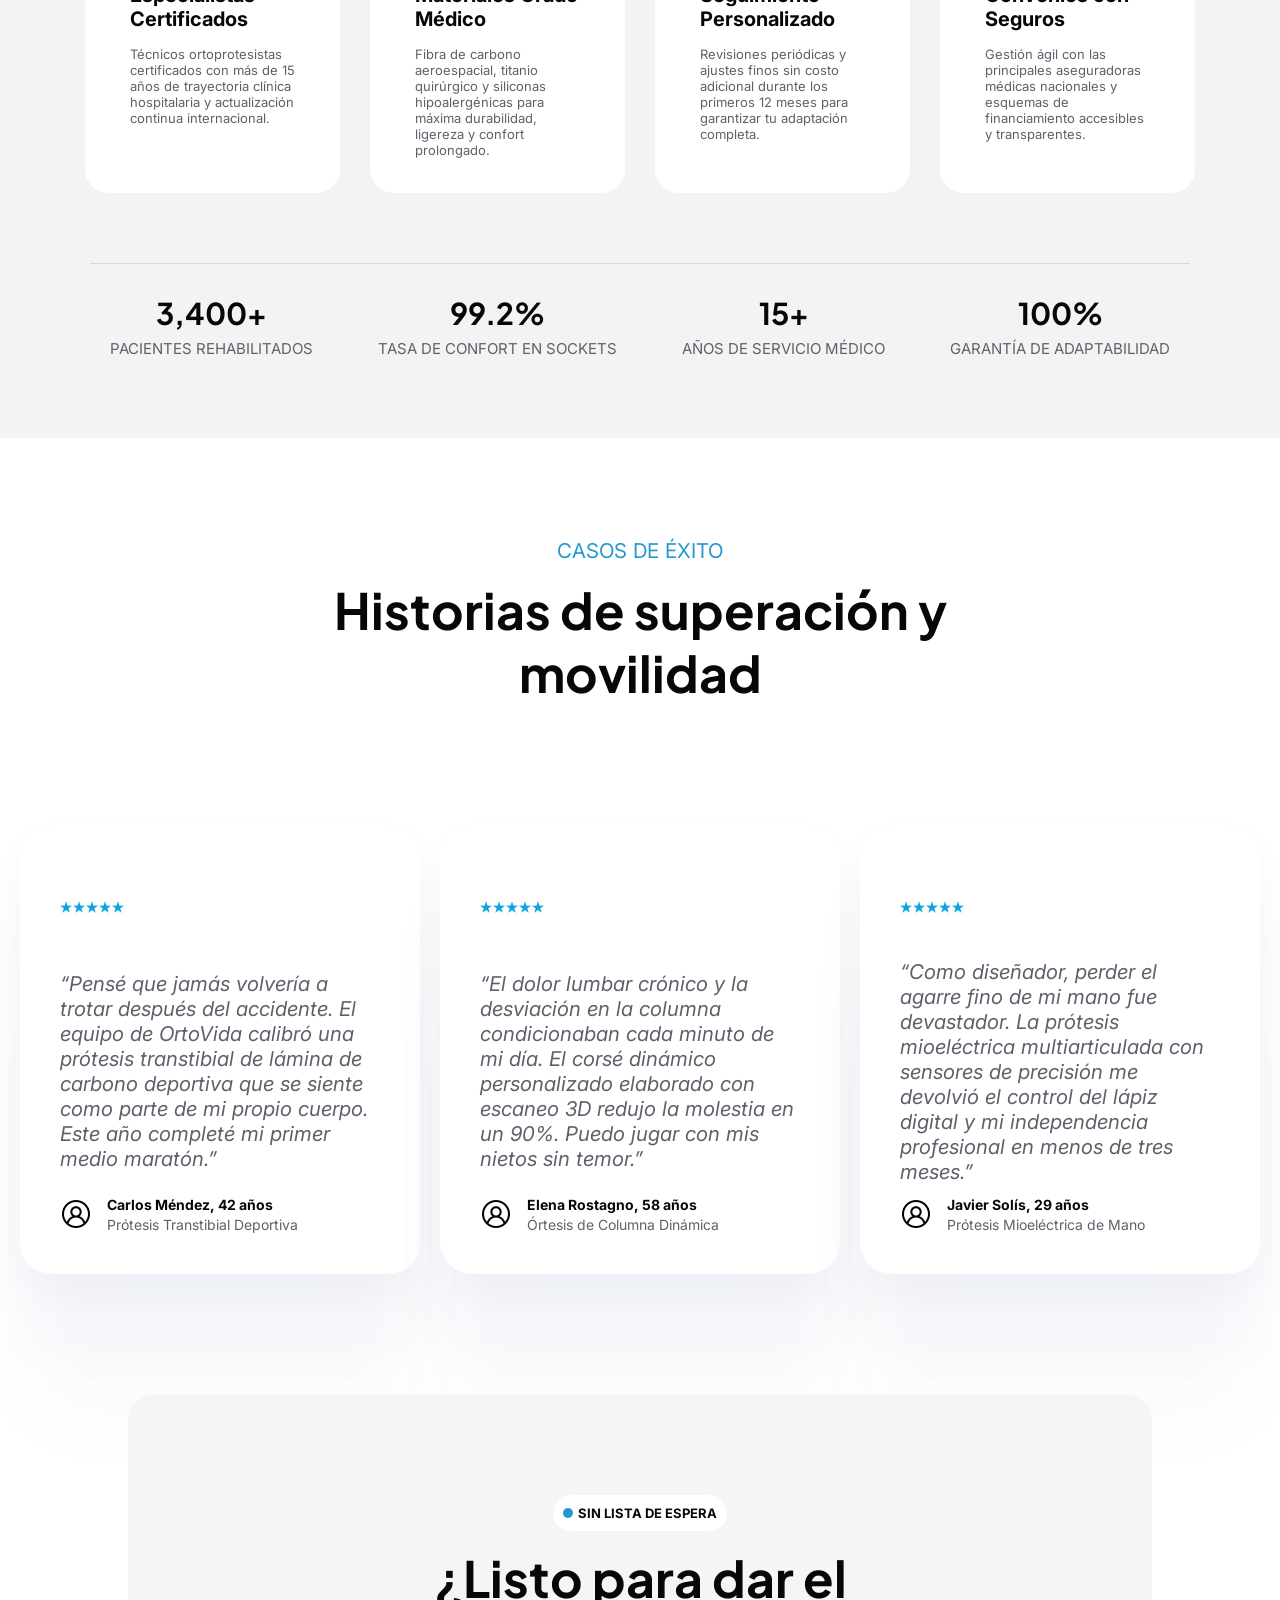
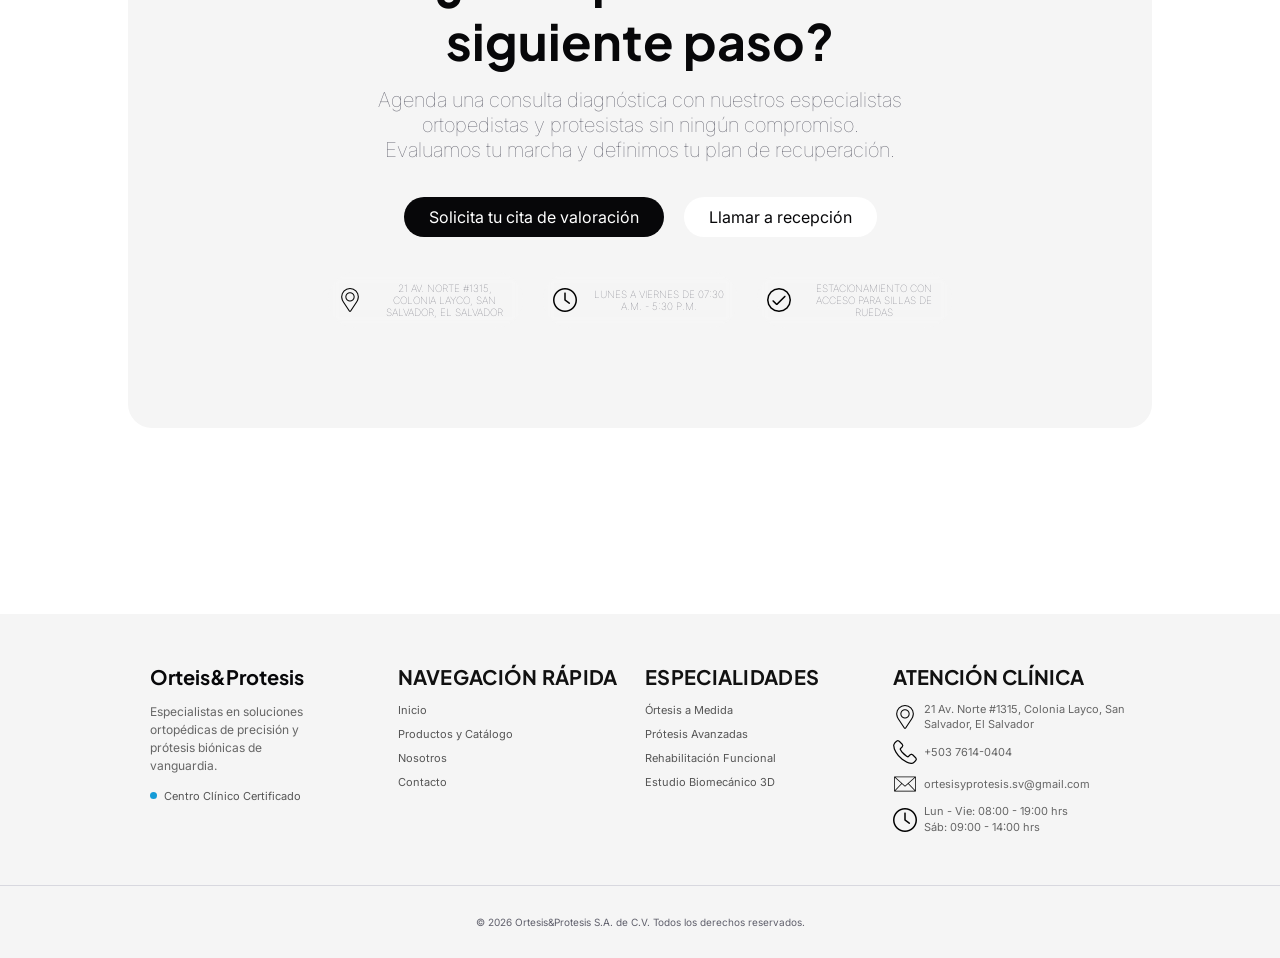
==== commit 99348bd5: "feat: agrega links de enlace entre otras paginas" ====
--- a/index.html
+++ b/index.html
@@ -26,12 +26,12 @@
         <nav>
             <ul>
                 <li><a class="nav-link" href="#">Inicio</a></li>
-                <li><a class="nav-link" href="#">Productos</a></li>
+                <li><a class="nav-link" href="productos.html">Productos</a></li>
                 <li><a class="nav-link" href="#">Nosotros</a></li>
             </ul>
         </nav>
 
-        <a href="#" class="nav-link button" id="">Contacto</a>
+        <a href="contacto.html" class="nav-link button" id="">Contacto</a>
     </header>
 
     <section id="hero-section" class="container">
@@ -46,8 +46,8 @@
                 tecnología y órtesis a medida. Acompañamos cada etapa de tu<br />
                 rehabilitación con calidez humana y precisión clínica.</p>
             <div class="contact-buttons">
-                <a href="" class="nav-link button black">Agenda tu evaluación gratuita</a>
-                <a href="" class="nav-link button white">Explorar catálogo técnico</a>
+                <a href="contacto.html" class="nav-link button black">Agenda tu evaluación gratuita</a>
+                <a href="productos.html" class="nav-link button white">Explorar catálogo técnico</a>
             </div>
 
             <div class="blur-button" id="blur-button-no">
@@ -110,7 +110,7 @@
                         </ul>
                     </div>
                     <div class="lista">
-                        <a href="">Conocer modelos y aplicaciones</a>
+                        <a href="productos.html">Conocer modelos y aplicaciones</a>
                         <img src="img/inicio/flecha.png" alt="icono de flecha">
                     </div>
 
@@ -151,7 +151,7 @@
                         </ul>
                     </div>
                     <div class="lista">
-                        <a href="">Explorar prótesis biónicas</a>
+                        <a href="productos.html">Explorar prótesis biónicas</a>
 
                         <img src="img/inicio/flecha.png" alt="icono de flecha">
                     </div>
@@ -192,7 +192,7 @@
                         </ul>
                     </div>
                     <div class="lista">
-                        <a href="">Conocer plan terapéutico</a>
+                        <a href="productos.html">Conocer plan terapéutico</a>
 
                         <img src="img/inicio/flecha.png" alt="icono de flecha">
                     </div>
@@ -407,7 +407,6 @@
                 </div>
             </div>
         </div>
-
     </section>
 
     <section id="contact" class="container">
@@ -422,8 +421,8 @@
                 ortopedistas y protesistas sin ningún compromiso. Evaluamos tu
                 marcha y definimos tu plan de recuperación.</p>
             <div class="contact-buttons">
-                <a href="" class="nav-link button black">Solicita tu cita de valoración</a>
-                <a href="" class="nav-link button white">Llamar a recepción</a>
+                <a href="contacto.html" class="nav-link button black">Solicita tu cita de valoración</a>
+                <a href="contacto.html" class="nav-link button white">Llamar a recepción</a>
             </div>
 
             <div class="soluciones-grid">
@@ -475,20 +474,18 @@
 
         <div class="footer-column">
             <h3>NAVEGACIÓN RÁPIDA</h3>
-            <a href="#">Inicio</a>
-            <a href="#">Productos y Catálogo</a>
+            <a href="index.html">Inicio</a>
+            <a href="productos.html">Productos y Catálogo</a>
             <a href="#">Nosotros</a>
-            <a href="#">Contacto</a>
-            <a href="#">Agendar Valoración</a>
+            <a href="contacto.html">Contacto</a>
         </div>
 
         <div class="footer-column">
             <h3>ESPECIALIDADES</h3>
-            <a href="#">Órtesis a Medida</a>
-            <a href="#">Prótesis Avanzadas</a>
-            <a href="#">Rehabilitación Funcional</a>
-            <a href="#">Estudio Biomecánico 3D</a>
-            <a href="#">Mantenimiento Clínico</a>
+            <a href="productos.html">Órtesis a Medida</a>
+            <a href="productos.html">Prótesis Avanzadas</a>
+            <a href="productos.html">Rehabilitación Funcional</a>
+            <a href="productos.html">Estudio Biomecánico 3D</a>
         </div>
 
         <div class="footer-contact">
